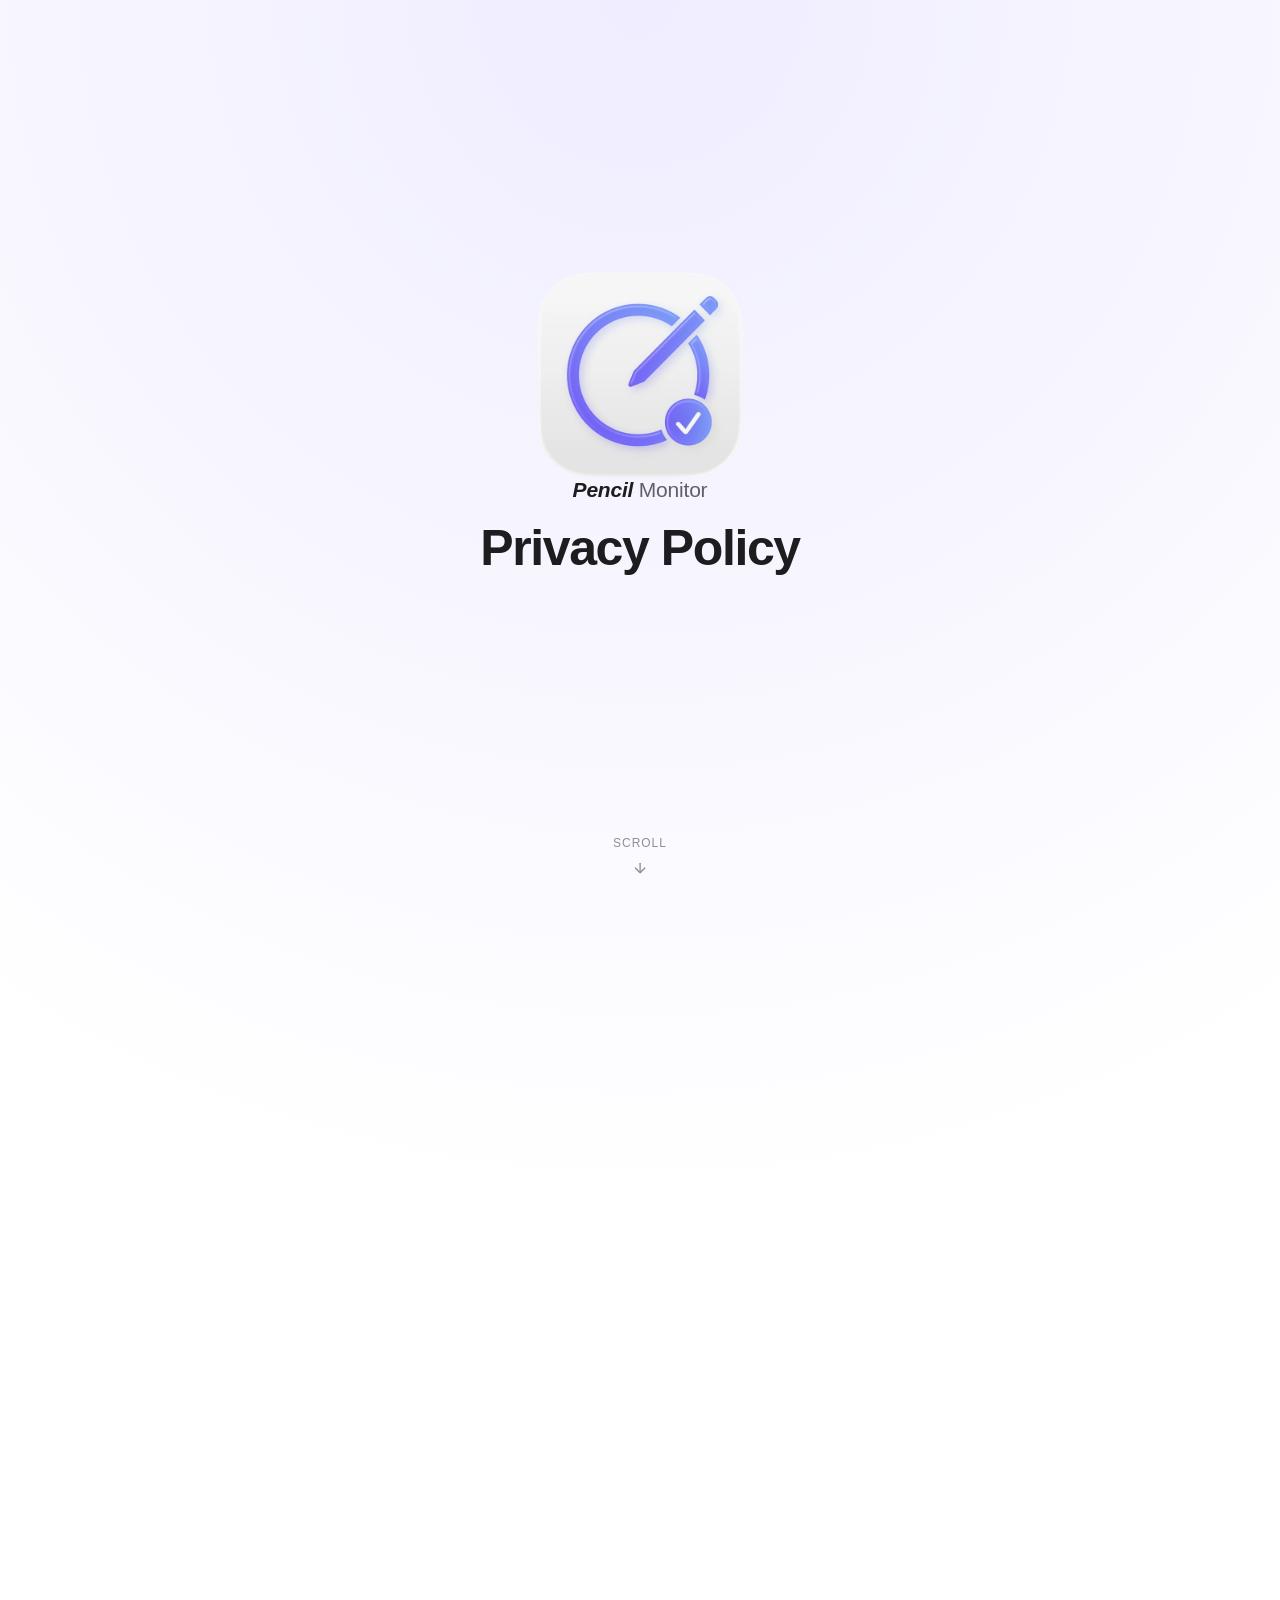
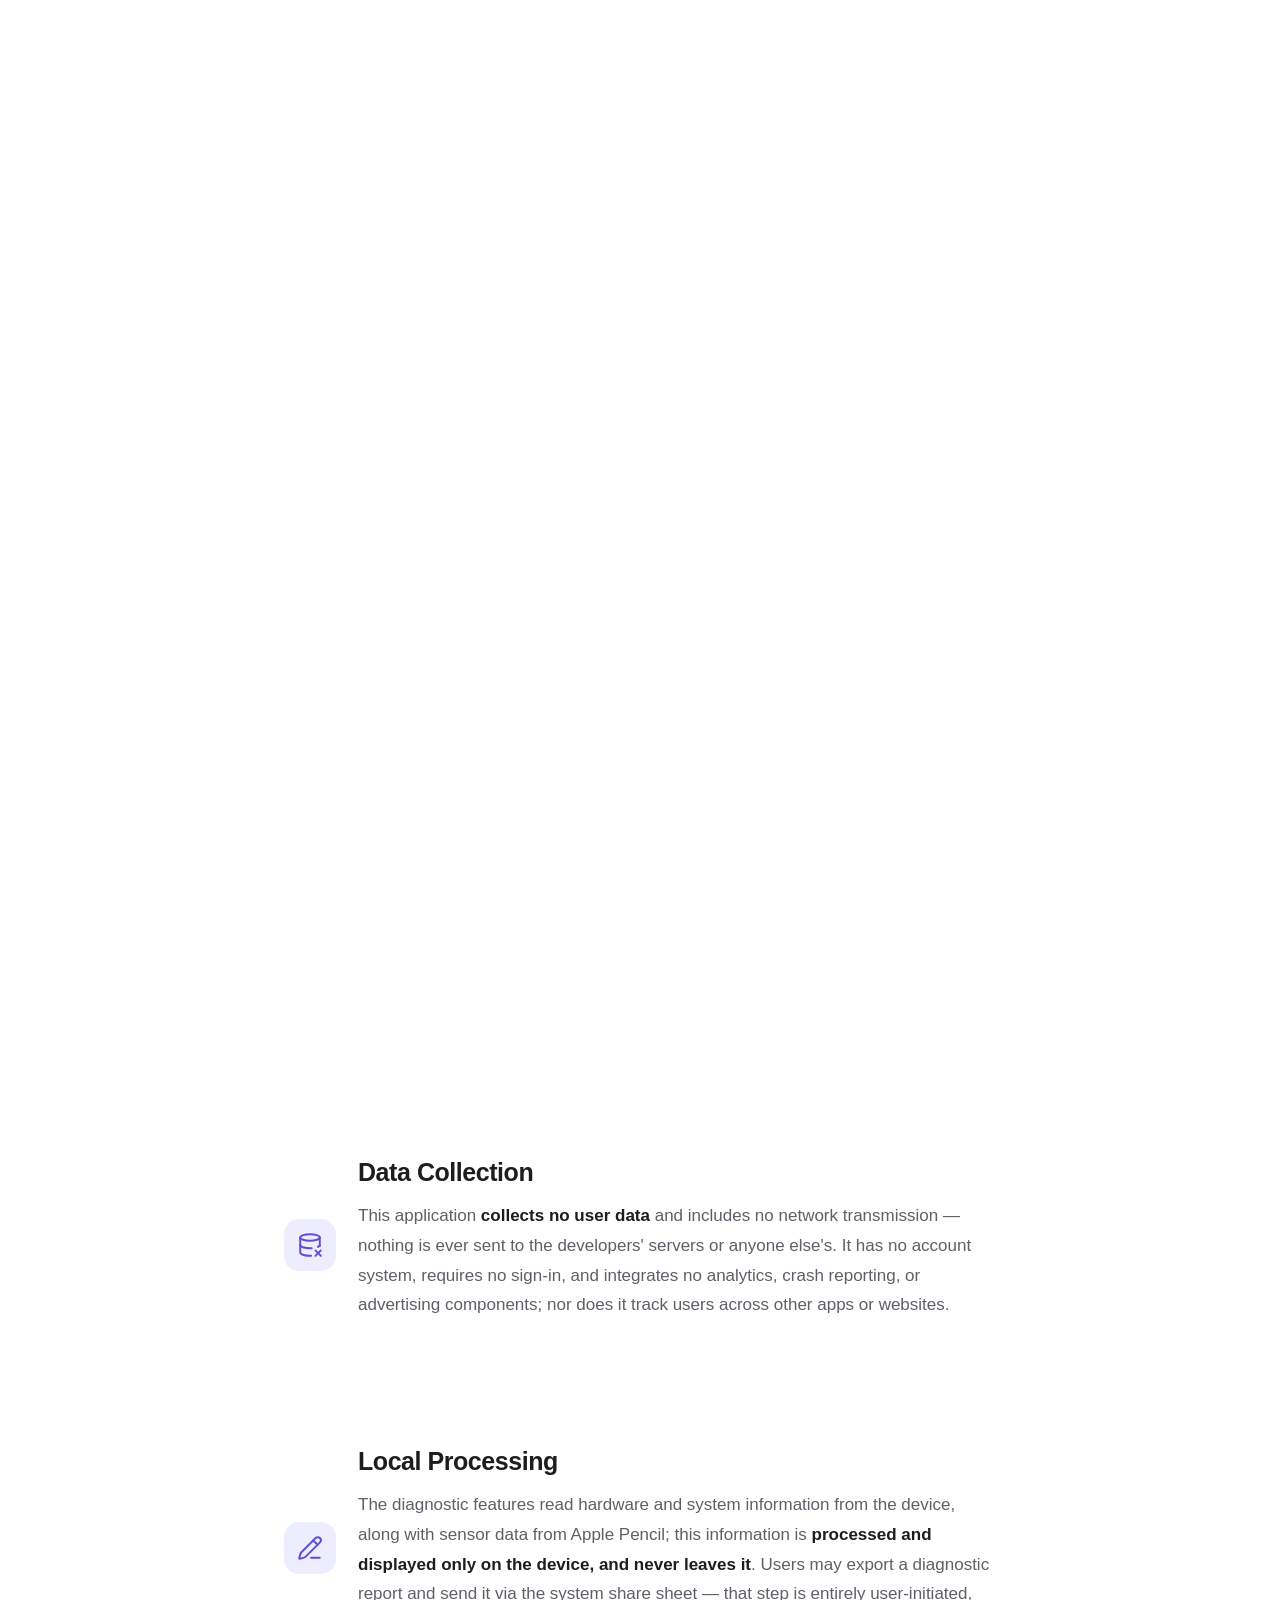
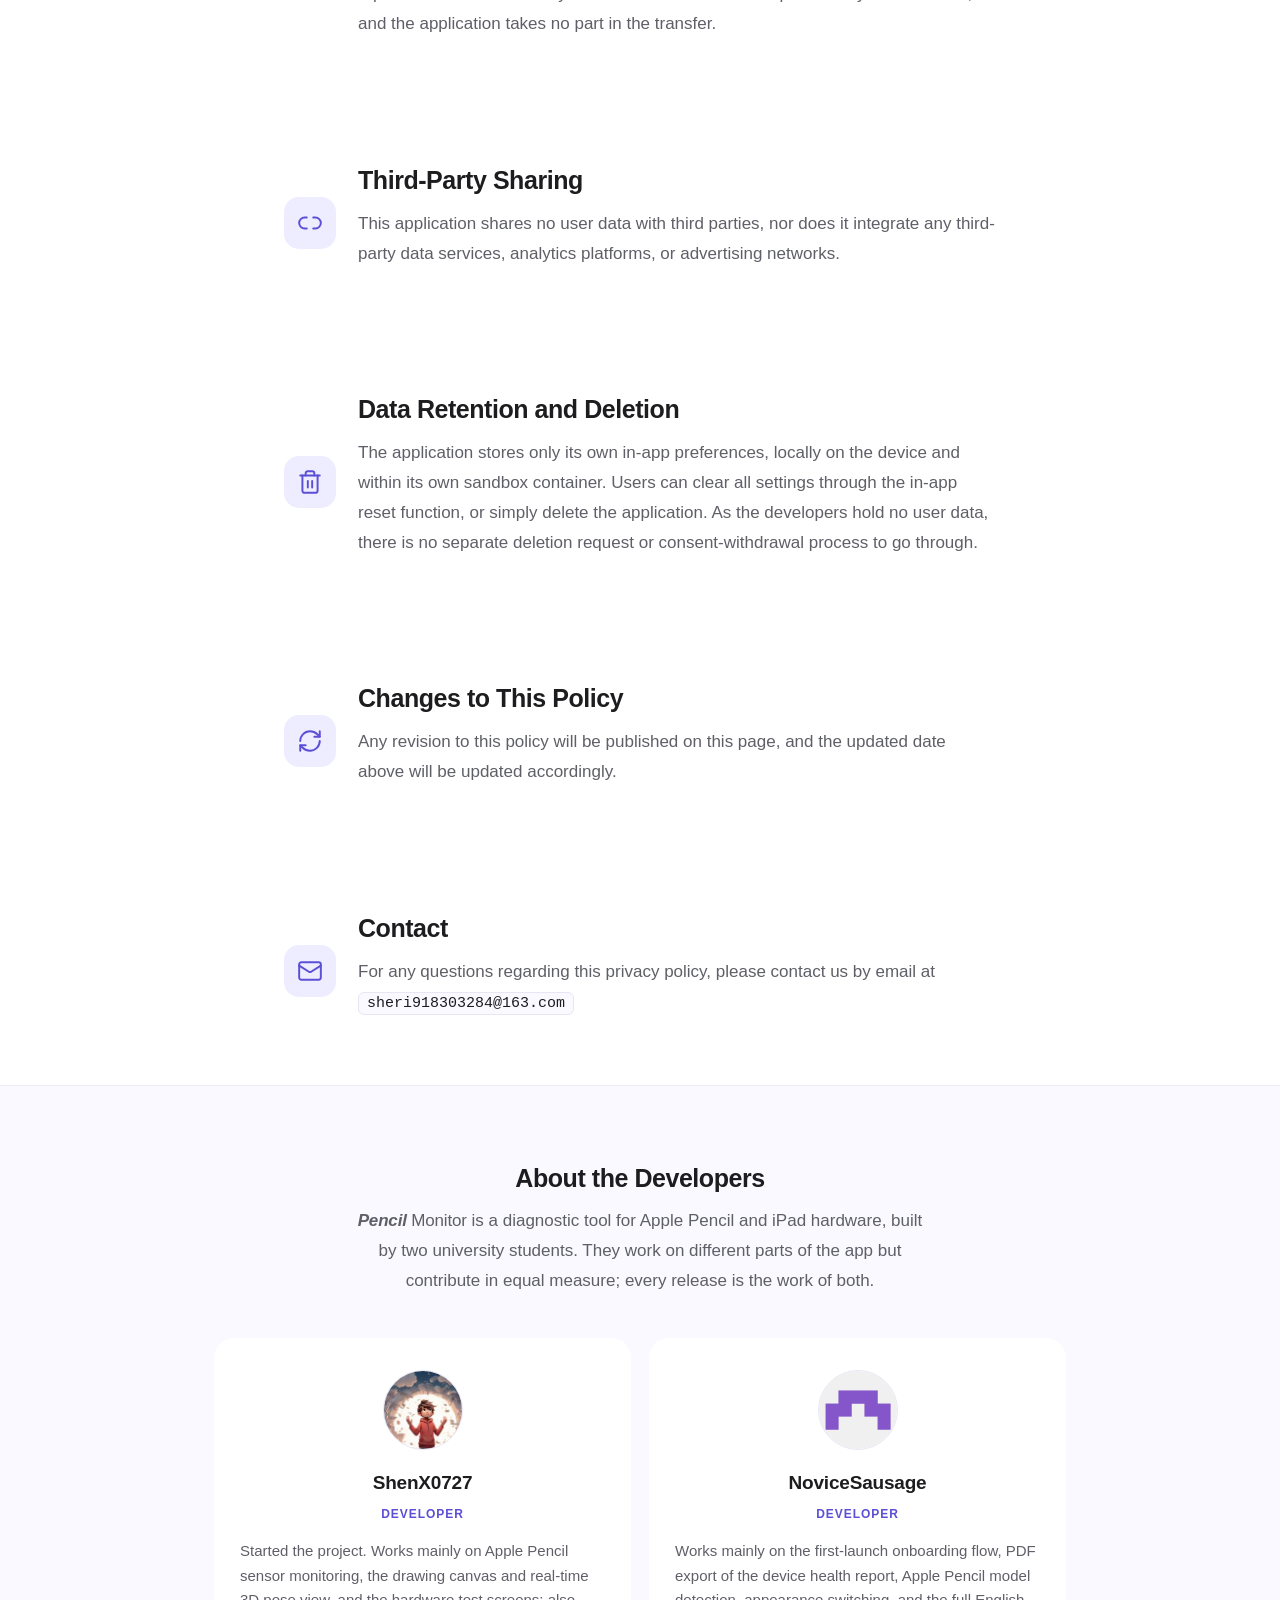
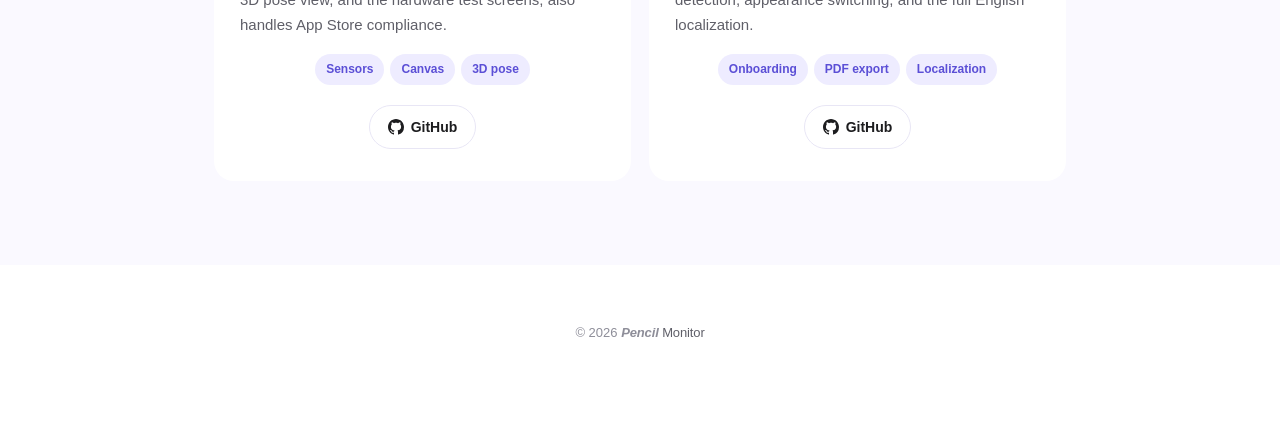
==== index.html @ e23a17af "还原" ====
<!DOCTYPE html>
<html lang="zh-Hans">
<head>
<meta charset="utf-8">
<meta name="viewport" content="width=device-width, initial-scale=1, viewport-fit=cover">
<title>隐私政策 · Pencil Monitor</title>
<meta name="description" content="Pencil Monitor 隐私政策。本应用不收集任何用户数据。">
<link rel="icon" href="[data-uri]">
<style>
  :root{
    --bg:#fff; --fg:#1d1d1f; --muted:#5f5f68; --faint:#8e8e99;
    --rule:#ecebf7; --card:#faf9ff; --card-line:#e8e6f5;
    --accent:#5b4fd6; --bright:#8b81fc; --soft:#eeecff;
    --hero-a:#efedff; --hero-b:#fff;
    --shadow:0 1px 2px rgba(91,79,214,.06), 0 10px 30px rgba(91,79,214,.10);
    --bar:72px; --safe:env(safe-area-inset-top,0px);
    --ease:cubic-bezier(.22,.61,.36,1);
  }
  @media (prefers-color-scheme:dark){
    :root{
      --bg:#000; --fg:#f5f5f7; --muted:#a6a6ae; --faint:#83838f;
      --rule:#232135; --card:#101020; --card-line:#26243a;
      --accent:#a79dff; --bright:#8b81fc; --soft:#1c1934;
      --hero-a:#16142c; --hero-b:#000;
      --shadow:0 1px 2px rgba(0,0,0,.5), 0 10px 30px rgba(0,0,0,.45);
    }
  }
  *{box-sizing:border-box}
  html{scroll-behavior:smooth}
  body{margin:0;background:var(--bg);color:var(--fg);overflow-x:hidden;
    font:17px/1.75 -apple-system,BlinkMacSystemFont,"SF Pro Text","Segoe UI",
         "PingFang SC","Hiragino Sans GB","Microsoft YaHei",sans-serif;
    -webkit-font-smoothing:antialiased;-webkit-text-size-adjust:100%;
    transition:background-color .3s ease,color .3s ease}
  a{color:var(--accent);text-decoration:none}
  a:hover{text-decoration:underline}

  .wordmark{letter-spacing:-.01em;white-space:nowrap}
  .wordmark .w1{font-weight:700;font-style:italic}
  .wordmark .w2{font-weight:400;color:var(--muted)}



  .stage{position:relative;background:radial-gradient(130% 62% at 50% 0%,var(--hero-a) 0%,var(--hero-b) 72%)}
  html.js .stage{height:300vh}
  .stage-in{max-width:820px;margin:0 auto;padding:var(--bar) 24px 40px;text-align:center}
  html.js .stage-in{position:relative;position:sticky;top:0;height:100vh;height:100svh;
    display:grid;place-items:center;padding-top:calc(var(--bar) + var(--safe))}
  .stack{display:flex;flex-direction:column;align-items:center;width:100%}
  .slot{position:relative;width:100%;margin-top:22px}
  html.js .grp{position:absolute;left:0;right:0;top:0}
  html.js .g-claim{opacity:0}
  .appicon{width:206px;height:206px;display:block;margin:-28px auto;
           transform-origin:center 86.4%;will-change:transform}
  html.js .g-title,html.js .g-claim{will-change:transform,opacity}
  html.js .pm{will-change:transform,opacity}
  .stage .wordmark{font-size:21px;display:block;margin:0}
  h1{font-size:clamp(30px,5.4vw,50px);line-height:1.1;margin:12px 0 0;
     letter-spacing:-.028em;font-weight:700}
  .claim{margin:0;font-weight:700;letter-spacing:-.02em;color:var(--accent);
         font-size:clamp(20px,3.4vw,34px);line-height:1.25}
  .pmz{position:relative;margin:26px 0 0;width:100vw;margin-inline:calc(50% - 50vw);
       display:flex;gap:14px;justify-content:safe center;text-align:left;
       overflow-x:auto;overscroll-behavior-x:contain;scroll-snap-type:x mandatory;
       scroll-padding-inline:24px;padding:4px 24px 18px;
       scrollbar-width:none;-ms-overflow-style:none}
  .pmz::-webkit-scrollbar{display:none}
  .pm{flex:0 0 clamp(212px,66vw,268px);scroll-snap-align:center;box-sizing:border-box;
      background:var(--card);border:1px solid var(--card-line);border-radius:22px;
      padding:18px 18px 20px;display:flex;gap:13px}
  .pm-ic{display:grid;place-items:center;width:38px;height:38px;border-radius:12px;
         background:var(--soft);color:var(--accent);flex:none}
  .pm-ic svg{width:19px;height:19px}
  .pm-t{display:block;font-size:16px;font-weight:600;letter-spacing:-.012em;
        color:var(--fg);white-space:nowrap;margin-bottom:3px}
  .pm-d{display:block;color:var(--muted);font-size:13.5px;line-height:1.55}

  .pmz.is-chip{display:flex;flex-wrap:wrap;gap:9px;justify-content:center;text-align:center;
               width:auto;margin-inline:0;padding:0;overflow:visible}
  .pmz.is-chip .pm{flex:0 0 auto;display:inline-flex;align-items:center;gap:6px;
    background:color-mix(in srgb,var(--bg) 55%,transparent);border-radius:980px;
    padding:8px 15px}
  .pmz.is-chip .pm-ic{width:14px;height:14px;border-radius:0;background:none;
    color:var(--bright);margin:0}
  .pmz.is-chip .pm-ic svg{width:14px;height:14px}
  .pmz.is-chip .pm-t{font-size:13.5px;color:var(--muted);margin:0}
  .pmz.is-chip .pm-d{display:none}
  .pmz.is-chip .pm-tx{display:block;min-width:0}

  .date{color:var(--faint);font-size:14px;margin:26px 0 0}
  .hint{position:absolute;left:50%;bottom:calc(24px + env(safe-area-inset-bottom,0px));transform:translateX(-50%);
        color:var(--faint);display:grid;place-items:center;gap:6px;font-size:12px;
        letter-spacing:.08em;will-change:opacity}
  html:not(.js) .hint{display:none}
  .hint{transition:opacity .4s var(--ease)}
  .hint svg{width:16px;height:16px;animation:bob 1.9s ease-in-out infinite}
  @keyframes bob{0%,100%{transform:translateY(0)}50%{transform:translateY(4px)}}

  main{max-width:760px;margin:0 auto;padding:0 24px}
  main section{padding:56px 0;
          display:grid;grid-template-columns:52px 1fr;gap:22px;align-items:center}
  .sicon{width:52px;height:52px;border-radius:15px;background:var(--soft);
         display:grid;place-items:center;color:var(--accent);
         transition:background-color .35s var(--ease),color .3s ease}
  .sicon svg{width:26px;height:26px}
  h2{font-size:clamp(20px,3vw,25px);line-height:1.28;margin:0 0 12px;
     letter-spacing:-.018em;font-weight:650}
  p{margin:13px 0}
  main section p{color:var(--muted)}
  strong{color:var(--fg);font-weight:600}
  code{background:var(--card);border:1px solid var(--card-line);border-radius:6px;
       padding:2px 8px;font:15px/1.4 ui-monospace,SFMono-Regular,Menlo,monospace;color:var(--fg)}

  .devs{background:var(--card);border-top:1px solid var(--rule)}
  .devs-in{max-width:900px;margin:0 auto;padding:76px 24px 84px}
  .devs h2{text-align:center;margin-bottom:12px}
  .lede{text-align:center;color:var(--muted);margin:0 auto 42px;max-width:580px}
  .grid{display:grid;grid-template-columns:repeat(auto-fit,minmax(280px,1fr));gap:18px}
  .card{background:var(--bg);border-radius:20px;
        padding:32px 26px;text-align:center;color:inherit;text-decoration:none;
        transition:transform .4s var(--ease),box-shadow .4s var(--ease),
                   background-color .3s ease}
  .card:hover{transform:translateY(-2px);box-shadow:var(--shadow);text-decoration:none}
  .card img{width:80px;height:80px;border-radius:50%;margin:0 auto 16px;display:block;
            border:1px solid var(--card-line)}
  .card .nm{font-size:19px;font-weight:650;letter-spacing:-.01em;margin:0 0 5px}
  .card .role{color:var(--accent);font-size:12px;font-weight:700;letter-spacing:.08em;
              text-transform:uppercase;margin:0 0 14px}
  .card .bio{color:var(--muted);font-size:15px;line-height:1.65;margin:0 0 16px;text-align:left}
  .tags{display:flex;flex-wrap:wrap;gap:6px;justify-content:center;margin:0 0 20px}
  .tag{font-size:12px;font-weight:600;color:var(--accent);background:var(--soft);
       border-radius:980px;padding:5px 11px}
  .ghbtn{display:inline-flex;align-items:center;gap:7px;border:1px solid var(--card-line);
         border-radius:980px;padding:9px 18px;font-size:14px;font-weight:600;color:var(--fg);
         transition:transform .3s var(--ease),background .3s var(--ease),
                    color .3s ease,border-color .3s ease}
  .ghbtn svg{width:16px;height:16px}

  footer{max-width:760px;margin:0 auto;padding:44px 24px 72px;
         color:var(--faint);font-size:13px;text-align:center}

  .card{position:relative;overflow:hidden}

  html[data-active="zh"] [data-lang="en"]{display:none}
  html[data-active="en"] [data-lang="zh"]{display:none}

  .reveal{opacity:0;transform:translateY(22px);
          transition:opacity .7s var(--ease),transform .7s var(--ease)}
  .reveal.in{opacity:1;transform:none}

  @media (prefers-reduced-motion:reduce){
    html{scroll-behavior:auto}
    html.js .stage{height:auto}
    html.js .stage-in{position:static;height:auto}
    .reveal{opacity:1;transform:none;transition:none}
    .hint,.hint svg{display:none;animation:none}
    .pm-d{animation:none}
    *{transition-duration:.01ms!important}
  }
  @media (max-width:640px){
    :root{--bar:56px}
    html.js .stage{height:300vh}
    .appicon{width:162px;height:162px;margin:-22px auto}
    main section{padding:40px 0;grid-template-columns:1fr;gap:14px}
    .card .bio{text-align:center}
  }

</style>
<script>
  document.documentElement.classList.add('js');

  function applyLang(l){
    var d=document.documentElement;
    d.setAttribute('data-active',l);
    if(window.__pmSync) requestAnimationFrame(window.__pmSync);
    d.lang=(l==='zh')?'zh-Hans':'en';
  }
  (function(){
    var zh=(navigator.language||'').toLowerCase().indexOf('zh')===0;
    applyLang(zh?'zh':'en');
  })();

  document.addEventListener('DOMContentLoaded',function(){
    var reduce=matchMedia('(prefers-reduced-motion:reduce)').matches;

    var reduce=matchMedia('(prefers-reduced-motion:reduce)').matches;

    var stage=document.querySelector('.stage'),
        stageIn=document.querySelector('.stage-in'),
        icon=document.querySelector('.appicon'),
        slot=document.querySelector('.slot'),
        gTitle=document.querySelector('.g-title'),
        gClaim=document.querySelector('.g-claim'),
        date=document.querySelector('.date'),
        hint=document.querySelector('.hint');

    function seg(x,a,b){ return Math.min(1,Math.max(0,(x-a)/(b-a))); }
    var easeOut=function(t){ return 1-Math.pow(1-t,3); };

    function setT(el,v){ if(el.__t!==v){ el.__t=v; el.style.transform=v; } }
    function setO(el,v){ if(el.__o!==v){ el.__o=v; el.style.opacity=v; } }

    var rise=56, lastW=0, lastH=0;

    var mTop=0, mH=1;
    function measure(){
      mTop=stage.offsetTop;
      mH=Math.max(1,stage.offsetHeight-stageIn.offsetHeight);
      slot.style.height=Math.max(gTitle.offsetHeight,gClaim.offsetHeight)+'px';
      rise=innerWidth<=640?22:32;
      lastW=innerWidth; lastH=innerHeight;
    }

    function frame(){
      var p=Math.min(1,Math.max(0,(scrollY-mTop)/mH));

      var a=easeOut(seg(p,0,.32));
      setT(icon,'translate3d(0,'+(-a*rise).toFixed(1)+'px,0) scale('+(1-a*.55).toFixed(3)+')');

      var b=easeOut(seg(p,.04,.20));
      setT(gTitle,'translate3d(0,'+(-b*34).toFixed(1)+'px,0) scale('+(1-b*.12).toFixed(3)+')');
      setO(gTitle,(1-seg(p,.05,.18)).toFixed(3));

      var c=easeOut(seg(p,.36,.56));
      setT(gClaim,'translate3d(0,'+((1-c)*30).toFixed(1)+'px,0)');
      setO(gClaim,c.toFixed(3));

      setO(date,c.toFixed(3));
      setO(hint,(1-seg(p,0,.10)).toFixed(3));

    }

    var pending=false;
    function onScroll(){
      if(pending) return;
      pending=true;
      requestAnimationFrame(function(){ pending=false; frame(); });
    }

    if(!reduce && stage){
      measure(); frame();
      window.__pmSync=function(){ measure(); frame(); };
      addEventListener('scroll',onScroll,{passive:true});
      addEventListener('resize',function(){
        if(innerWidth===lastW && Math.abs(innerHeight-lastH)<140){ return; }
        measure(); frame();
      });
      addEventListener('orientationchange',function(){ setTimeout(function(){ measure(); frame(); },250); });
      addEventListener('load',function(){ measure(); frame(); });
      matchMedia('(prefers-color-scheme:dark)')
        .addEventListener('change',function(){ measure(); frame(); });
      if(document.fonts&&document.fonts.ready){
        document.fonts.ready.then(function(){ measure(); frame(); });
      }
    }

    var io=new IntersectionObserver(function(es){
      es.forEach(function(en){
        if(en.isIntersecting){ en.target.classList.add('in'); io.unobserve(en.target); }
      });
    },{threshold:.12,rootMargin:'0px 0px -8% 0px'});
    document.querySelectorAll('.reveal').forEach(function(el){ io.observe(el); });

  });
</script>
</head>
<body>

<div id="top"></div>


<div class="stage">
  <div class="stage-in">
   <div class="stack">
    <img class="appicon" src="[data-uri]" alt="Pencil Monitor">
    <div class="slot">
     <div class="grp g-title">
      <span class="wordmark"><span class="w1">Pencil</span><span class="w2"> Monitor</span></span>
      <h1 data-lang="zh">隐私政策</h1>
    <h1 data-lang="en">Privacy Policy</h1>
     </div>

     <div class="grp g-claim">
      <p class="claim">
      <span data-lang="zh">我们承诺，不收集任何用户数据</span>
      <span data-lang="en">We promise never to collect your data</span>
    </p>

    <div class="pmz is-chip">
      <div class="pm">
        <span class="pm-ic"><svg viewBox="0 0 24 24" fill="none" stroke="currentColor" stroke-width="1.8" stroke-linecap="round" stroke-linejoin="round"><path d="M12 20h.01"/><path d="M8.5 16.429a5 5 0 0 1 7 0"/><path d="M5 12.859a10 10 0 0 1 5.17-2.69"/><path d="M19 12.859a10 10 0 0 0-2.007-1.523"/><path d="M2 8.82a15 15 0 0 1 4.177-2.643"/><path d="M22 8.82a15 15 0 0 0-11.288-3.764"/><path d="m2 2 20 20"/></svg></span>
        <div class="pm-tx">
          <span class="pm-t" data-lang="zh">无网络请求</span><span class="pm-t" data-lang="en">No network</span>
          <span class="pm-d" data-lang="zh">不含网络传输功能，全程在设备本地运行。</span><span class="pm-d" data-lang="en">No network transmission code — everything runs locally on your device.</span>
        </div>
        </div>
      <div class="pm">
        <span class="pm-ic"><svg viewBox="0 0 24 24" fill="none" stroke="currentColor" stroke-width="1.8" stroke-linecap="round" stroke-linejoin="round"><path d="M2 21a8 8 0 0 1 11.873-7"/><circle cx="10" cy="8" r="5"/><path d="m17 17 5 5"/><path d="m22 17-5 5"/></svg></span>
        <div class="pm-tx">
          <span class="pm-t" data-lang="zh">无需账号</span><span class="pm-t" data-lang="en">No account</span>
          <span class="pm-d" data-lang="zh">不设账号体系，无需注册或登录即可使用。</span><span class="pm-d" data-lang="en">No account system — no sign-up or sign-in required.</span>
        </div>
        </div>
      <div class="pm">
        <span class="pm-ic"><svg viewBox="0 0 24 24" fill="none" stroke="currentColor" stroke-width="1.8" stroke-linecap="round" stroke-linejoin="round"><path d="M10.733 5.076a10.744 10.744 0 0 1 11.205 6.575 1 1 0 0 1 0 .696 10.747 10.747 0 0 1-1.444 2.49"/><path d="M14.084 14.158a3 3 0 0 1-4.242-4.242"/><path d="M17.479 17.499a10.75 10.75 0 0 1-15.417-5.151 1 1 0 0 1 0-.696 10.75 10.75 0 0 1 4.446-5.143"/><path d="m2 2 20 20"/></svg></span>
        <div class="pm-tx">
          <span class="pm-t" data-lang="zh">无追踪</span><span class="pm-t" data-lang="en">No tracking</span>
          <span class="pm-d" data-lang="zh">未接入统计分析与崩溃上报，不跨应用追踪。</span><span class="pm-d" data-lang="en">No analytics or crash reporting, and no cross-app tracking.</span>
        </div>
        </div>
      <div class="pm">
        <span class="pm-ic"><svg viewBox="0 0 24 24" fill="none" stroke="currentColor" stroke-width="1.8" stroke-linecap="round" stroke-linejoin="round"><path d="M3.85 8.62a4 4 0 0 1 4.78-4.77 4 4 0 0 1 6.74 0 4 4 0 0 1 4.78 4.78 4 4 0 0 1 0 6.74 4 4 0 0 1-4.77 4.78 4 4 0 0 1-6.75 0 4 4 0 0 1-4.78-4.77 4 4 0 0 1 0-6.76Z"/><line x1="15" x2="9" y1="9" y2="15"/><line x1="9" x2="15" y1="9" y2="15"/></svg></span>
        <div class="pm-tx">
          <span class="pm-t" data-lang="zh">无广告</span><span class="pm-t" data-lang="en">No ads</span>
          <span class="pm-d" data-lang="zh">不含任何广告组件，不与广告网络交换数据。</span><span class="pm-d" data-lang="en">No advertising components and no data shared with ad networks.</span>
        </div>
        </div>
    </div>

      <p class="date">
       <span data-lang="zh">修改日期：2026 年 8 月 14 日</span>
       <span data-lang="en">Updated: August 14, 2026</span>
      </p>
     </div>
    </div>
   </div>

   <div class="hint" aria-hidden="true">
     <span data-lang="zh">向下滚动</span><span data-lang="en">SCROLL</span>
     <svg viewBox="0 0 24 24" fill="none" stroke="currentColor" stroke-width="2"
          stroke-linecap="round" stroke-linejoin="round"><path d="M12 5v14"/><path d="m19 12-7 7-7-7"/></svg>
   </div>
  </div>
</div>


<main>

  <section class="reveal">
    <div class="sicon">
      <svg viewBox="0 0 24 24" fill="none" stroke="currentColor" stroke-width="1.8" stroke-linecap="round" stroke-linejoin="round">
        <ellipse cx="12" cy="5" rx="9" ry="3"/><path d="M21 13.127V5"/>
        <path d="M3 5V19A9 3 0 0 0 13 21.981"/>
        <path d="M3 12A9 3 0 0 0 13.563 14.954"/>
        <path d="M19.323 13.744A9 3 0 0 0 21 12"/>
        <path d="m17 17 5 5"/><path d="m22 17-5 5"/></svg>
    </div>
    <div>
      <h2 data-lang="zh">数据收集</h2><h2 data-lang="en">Data Collection</h2>
      <p data-lang="zh">
        本应用<strong>不收集任何用户数据</strong>，也没有网络传输功能——不会向开发者或
        任何第三方的服务器发送数据。它不设账号体系，无需注册或登录，未接入统计分析、
        崩溃上报或广告组件，也不会跨应用或跨网站追踪用户。
      </p>
      <p data-lang="en">
        This application <strong>collects no user data</strong> and includes no network
        transmission — nothing is ever sent to the developers' servers or anyone else's. It has
        no account system, requires no sign-in, and integrates no analytics, crash reporting, or
        advertising components; nor does it track users across other apps or websites.
      </p>
    </div>
  </section>

  <section class="reveal">
    <div class="sicon">
      <svg viewBox="0 0 24 24" fill="none" stroke="currentColor" stroke-width="1.8" stroke-linecap="round" stroke-linejoin="round">
        <path d="M13 21h8"/><path d="m15 5 4 4"/>
        <path d="M21.174 6.812a1 1 0 0 0-3.986-3.987L3.842 16.174a2 2 0 0 0-.5.83l-1.321 4.352a.5.5 0 0 0 .623.622l4.353-1.32a2 2 0 0 0 .83-.497z"/></svg>
    </div>
    <div>
      <h2 data-lang="zh">本地处理</h2><h2 data-lang="en">Local Processing</h2>
      <p data-lang="zh">
        设备检测功能会读取本机的硬件与系统信息，以及 Apple Pencil 的传感器数据；这些信息
        <strong>仅在设备本地处理与显示，不会离开设备</strong>。用户可以导出检测报告，并通过
        系统分享功能发送给他人——这一步完全由用户发起和控制，本应用不参与传输过程。
      </p>
      <p data-lang="en">
        The diagnostic features read hardware and system information from the device, along with
        sensor data from Apple Pencil; this information is
        <strong>processed and displayed only on the device, and never leaves it</strong>. Users
        may export a diagnostic report and send it via the system share sheet — that step is
        entirely user-initiated, and the application takes no part in the transfer.
      </p>
    </div>
  </section>

  <section class="reveal">
    <div class="sicon">
      <svg viewBox="0 0 24 24" fill="none" stroke="currentColor" stroke-width="1.8" stroke-linecap="round" stroke-linejoin="round">
        <path d="M15 7h2a5 5 0 0 1 0 10h-2m-6 0H7A5 5 0 0 1 7 7h2"/></svg>
    </div>
    <div>
      <h2 data-lang="zh">第三方共享</h2><h2 data-lang="en">Third-Party Sharing</h2>
      <p data-lang="zh">
        本应用不与任何第三方共享用户数据，也没有接入第三方数据服务、分析平台或广告网络。
      </p>
      <p data-lang="en">
        This application shares no user data with third parties, nor does it integrate any
        third-party data services, analytics platforms, or advertising networks.
      </p>
    </div>
  </section>

  <section class="reveal">
    <div class="sicon">
      <svg viewBox="0 0 24 24" fill="none" stroke="currentColor" stroke-width="1.8" stroke-linecap="round" stroke-linejoin="round">
        <path d="M10 11v6"/><path d="M14 11v6"/>
        <path d="M19 6v14a2 2 0 0 1-2 2H7a2 2 0 0 1-2-2V6"/>
        <path d="M3 6h18"/><path d="M8 6V4a2 2 0 0 1 2-2h4a2 2 0 0 1 2 2v2"/></svg>
    </div>
    <div>
      <h2 data-lang="zh">数据留存与删除</h2><h2 data-lang="en">Data Retention and Deletion</h2>
      <p data-lang="zh">
        本应用仅在设备本地存储应用内的偏好设置，数据保存在本应用自身的沙盒容器中。用户
        可以通过应用内的初始化功能清除全部设置，或直接删除本应用一并清除。开发者不持有
        任何用户数据，因此也没有需要用户另行申请删除或撤回授权的情形。
      </p>
      <p data-lang="en">
        The application stores only its own in-app preferences, locally on the device and within
        its own sandbox container. Users can clear all settings through the in-app reset
        function, or simply delete the application. As the developers hold no user data, there
        is no separate deletion request or consent-withdrawal process to go through.
      </p>
    </div>
  </section>

  <section class="reveal">
    <div class="sicon">
      <svg viewBox="0 0 24 24" fill="none" stroke="currentColor" stroke-width="1.8" stroke-linecap="round" stroke-linejoin="round">
        <path d="M3 12a9 9 0 0 1 9-9 9.75 9.75 0 0 1 6.74 2.74L21 8"/><path d="M21 3v5h-5"/>
        <path d="M21 12a9 9 0 0 1-9 9 9.75 9.75 0 0 1-6.74-2.74L3 16"/><path d="M8 16H3v5"/></svg>
    </div>
    <div>
      <h2 data-lang="zh">政策更新</h2><h2 data-lang="en">Changes to This Policy</h2>
      <p data-lang="zh">本政策如有修订，将在本页面公布并更新上方的修改日期。</p>
      <p data-lang="en">
        Any revision to this policy will be published on this page, and the updated date above
        will be updated accordingly.
      </p>
    </div>
  </section>

  <section class="reveal">
    <div class="sicon">
      <svg viewBox="0 0 24 24" fill="none" stroke="currentColor" stroke-width="1.8" stroke-linecap="round" stroke-linejoin="round">
        <path d="m22 7-8.991 5.727a2 2 0 0 1-2.009 0L2 7"/>
        <rect x="2" y="4" width="20" height="16" rx="2"/></svg>
    </div>
    <div>
      <h2 data-lang="zh">联系方式</h2><h2 data-lang="en">Contact</h2>
      <p data-lang="zh">
        如对本隐私政策有任何疑问，请通过电子邮件联系：
        <a href="mailto:sheri918303284@163.com"><code>sheri918303284@163.com</code></a>
      </p>
      <p data-lang="en">
        For any questions regarding this privacy policy, please contact us by email at
        <a href="mailto:sheri918303284@163.com"><code>sheri918303284@163.com</code></a>
      </p>
    </div>
  </section>

</main>

<div class="devs">
  <div class="devs-in">
    <div class="reveal">
      <h2 data-lang="zh">关于开发者</h2>
      <h2 data-lang="en">About the Developers</h2>
      <p class="lede" data-lang="zh">
        <span class="wordmark"><span class="w1">Pencil</span><span class="w2"> Monitor</span></span>
        是一款用于检测 Apple Pencil 与 iPad 硬件状态的工具，由两名大学生开发者共同开发。
        两人分工不同但投入相当，应用的每一个版本都由双方共同完成。
      </p>
      <p class="lede" data-lang="en">
        <span class="wordmark"><span class="w1">Pencil</span><span class="w2"> Monitor</span></span>
        is a diagnostic tool for Apple Pencil and iPad hardware, built by two university students.
        They work on different parts of the app but contribute in equal measure; every release is
        the work of both.
      </p>
    </div>

    <div class="grid reveal">
      <a class="card" href="https://github.com/ShenX0727" target="_blank" rel="noopener">
        <img src="[data-uri]" alt="ShenX0727">
        <p class="nm">ShenX0727</p>
        <p class="role" data-lang="zh">开发者</p>
        <p class="role" data-lang="en">Developer</p>
        <p class="bio" data-lang="zh">
          项目发起人。主要参与 Apple Pencil 传感器监测、画板与实时 3D 姿态显示，
          以及硬件测试页面的开发，并负责应用的上架合规工作。
        </p>
        <p class="bio" data-lang="en">
          Started the project. Works mainly on Apple Pencil sensor monitoring, the drawing
          canvas and real-time 3D pose view, and the hardware test screens; also handles
          App Store compliance.
        </p>
        <div class="tags">
          <span class="tag" data-lang="zh">传感器监测</span><span class="tag" data-lang="en">Sensors</span>
          <span class="tag" data-lang="zh">画板</span><span class="tag" data-lang="en">Canvas</span>
          <span class="tag" data-lang="zh">3D 姿态</span><span class="tag" data-lang="en">3D pose</span>
        </div>
        <span class="ghbtn">
          <svg viewBox="0 0 16 16" fill="currentColor" aria-hidden="true"><path d="M8 0C3.58 0 0 3.58 0 8c0 3.54 2.29 6.53 5.47 7.59.4.07.55-.17.55-.38 0-.19-.01-.82-.01-1.49-2.01.37-2.53-.49-2.69-.94-.09-.23-.48-.94-.82-1.13-.28-.15-.68-.52-.01-.53.63-.01 1.08.58 1.23.82.72 1.21 1.87.87 2.33.66.07-.52.28-.87.51-1.07-1.78-.2-3.64-.89-3.64-3.95 0-.87.31-1.59.82-2.15-.08-.2-.36-1.02.08-2.12 0 0 .67-.21 2.2.82.64-.18 1.32-.27 2-.27.68 0 1.36.09 2 .27 1.53-1.04 2.2-.82 2.2-.82.44 1.1.16 1.92.08 2.12.51.56.82 1.27.82 2.15 0 3.07-1.87 3.75-3.65 3.95.29.25.54.73.54 1.48 0 1.07-.01 1.93-.01 2.2 0 .21.15.46.55.38A8.01 8.01 0 0 0 16 8c0-4.42-3.58-8-8-8Z"/></svg>
          GitHub
        </span>
      </a>

      <a class="card" href="https://github.com/NoviceSausage" target="_blank" rel="noopener">
        <img src="[data-uri]" alt="NoviceSausage">
        <p class="nm">NoviceSausage</p>
        <p class="role" data-lang="zh">开发者</p>
        <p class="role" data-lang="en">Developer</p>
        <p class="bio" data-lang="zh">
          主要参与首次启动欢迎页、设备健康报告的 PDF 导出、Apple Pencil 型号判断逻辑，
          以及应用外观切换与全量英文本地化。
        </p>
        <p class="bio" data-lang="en">
          Works mainly on the first-launch onboarding flow, PDF export of the device health
          report, Apple Pencil model detection, appearance switching, and the full English
          localization.
        </p>
        <div class="tags">
          <span class="tag" data-lang="zh">欢迎页</span><span class="tag" data-lang="en">Onboarding</span>
          <span class="tag" data-lang="zh">PDF 导出</span><span class="tag" data-lang="en">PDF export</span>
          <span class="tag" data-lang="zh">本地化</span><span class="tag" data-lang="en">Localization</span>
        </div>
        <span class="ghbtn">
          <svg viewBox="0 0 16 16" fill="currentColor" aria-hidden="true"><path d="M8 0C3.58 0 0 3.58 0 8c0 3.54 2.29 6.53 5.47 7.59.4.07.55-.17.55-.38 0-.19-.01-.82-.01-1.49-2.01.37-2.53-.49-2.69-.94-.09-.23-.48-.94-.82-1.13-.28-.15-.68-.52-.01-.53.63-.01 1.08.58 1.23.82.72 1.21 1.87.87 2.33.66.07-.52.28-.87.51-1.07-1.78-.2-3.64-.89-3.64-3.95 0-.87.31-1.59.82-2.15-.08-.2-.36-1.02.08-2.12 0 0 .67-.21 2.2.82.64-.18 1.32-.27 2-.27.68 0 1.36.09 2 .27 1.53-1.04 2.2-.82 2.2-.82.44 1.1.16 1.92.08 2.12.51.56.82 1.27.82 2.15 0 3.07-1.87 3.75-3.65 3.95.29.25.54.73.54 1.48 0 1.07-.01 1.93-.01 2.2 0 .21.15.46.55.38A8.01 8.01 0 0 0 16 8c0-4.42-3.58-8-8-8Z"/></svg>
          GitHub
        </span>
      </a>
    </div>
  </div>
</div>

<footer>
  <p>© 2026 <span class="wordmark"><span class="w1">Pencil</span><span class="w2"> Monitor</span></span></p>
</footer>

</body>
</html>
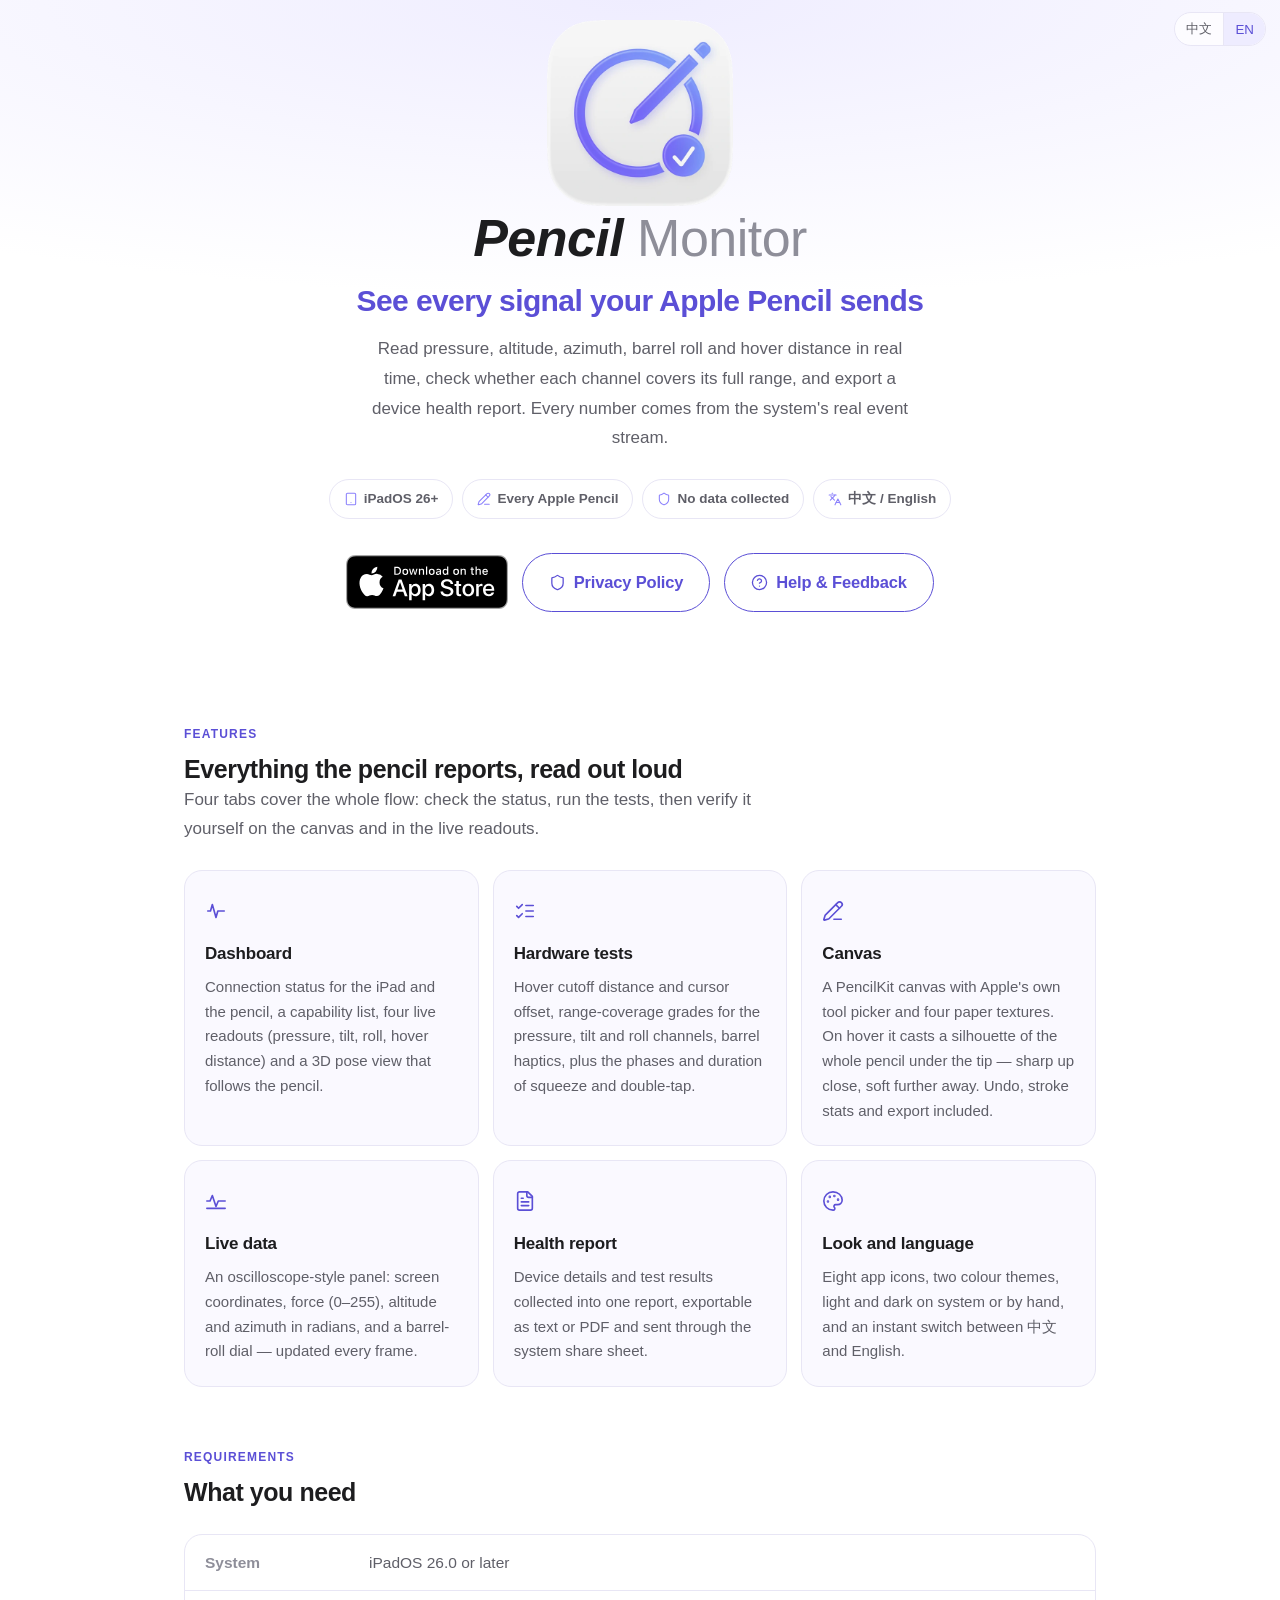
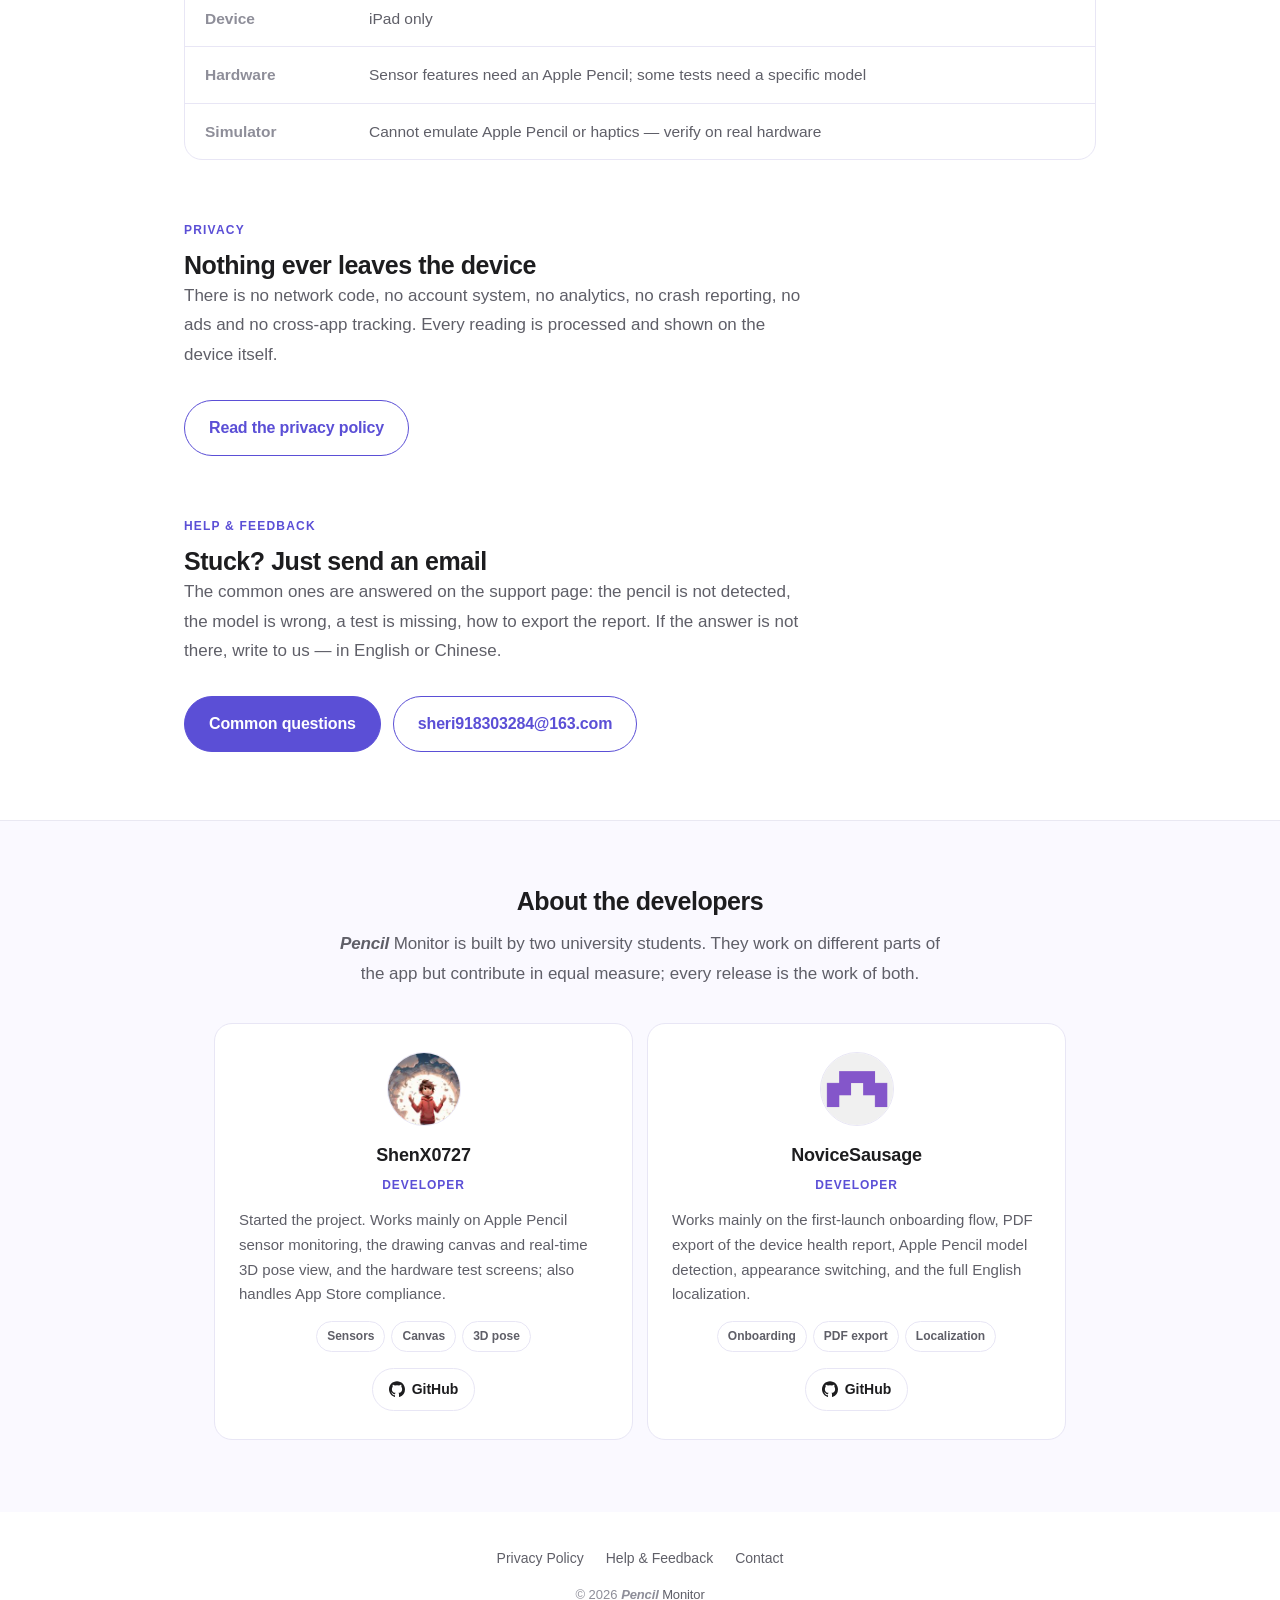
==== commit 425a0cac: "1" ====
--- a/index.html
+++ b/index.html
@@ -3,459 +3,197 @@
 <head>
 <meta charset="utf-8">
 <meta name="viewport" content="width=device-width, initial-scale=1, viewport-fit=cover">
-<title>隐私政策 · Pencil Monitor</title>
-<meta name="description" content="Pencil Monitor 隐私政策。本应用不收集任何用户数据。">
-<link rel="icon" href="[data-uri]">
-<style>
-  :root{
-    --bg:#fff; --fg:#1d1d1f; --muted:#5f5f68; --faint:#8e8e99;
-    --rule:#ecebf7; --card:#faf9ff; --card-line:#e8e6f5;
-    --accent:#5b4fd6; --bright:#8b81fc; --soft:#eeecff;
-    --hero-a:#efedff; --hero-b:#fff;
-    --shadow:0 1px 2px rgba(91,79,214,.06), 0 10px 30px rgba(91,79,214,.10);
-    --bar:72px; --safe:env(safe-area-inset-top,0px);
-    --ease:cubic-bezier(.22,.61,.36,1);
-  }
-  @media (prefers-color-scheme:dark){
-    :root{
-      --bg:#000; --fg:#f5f5f7; --muted:#a6a6ae; --faint:#83838f;
-      --rule:#232135; --card:#101020; --card-line:#26243a;
-      --accent:#a79dff; --bright:#8b81fc; --soft:#1c1934;
-      --hero-a:#16142c; --hero-b:#000;
-      --shadow:0 1px 2px rgba(0,0,0,.5), 0 10px 30px rgba(0,0,0,.45);
-    }
-  }
-  *{box-sizing:border-box}
-  html{scroll-behavior:smooth}
-  body{margin:0;background:var(--bg);color:var(--fg);overflow-x:hidden;
-    font:17px/1.75 -apple-system,BlinkMacSystemFont,"SF Pro Text","Segoe UI",
-         "PingFang SC","Hiragino Sans GB","Microsoft YaHei",sans-serif;
-    -webkit-font-smoothing:antialiased;-webkit-text-size-adjust:100%;
-    transition:background-color .3s ease,color .3s ease}
-  a{color:var(--accent);text-decoration:none}
-  a:hover{text-decoration:underline}
-
-  .wordmark{letter-spacing:-.01em;white-space:nowrap}
-  .wordmark .w1{font-weight:700;font-style:italic}
-  .wordmark .w2{font-weight:400;color:var(--muted)}
-
-
-
-  .stage{position:relative;background:radial-gradient(130% 62% at 50% 0%,var(--hero-a) 0%,var(--hero-b) 72%)}
-  html.js .stage{height:300vh}
-  .stage-in{max-width:820px;margin:0 auto;padding:var(--bar) 24px 40px;text-align:center}
-  html.js .stage-in{position:relative;position:sticky;top:0;height:100vh;height:100svh;
-    display:grid;place-items:center;padding-top:calc(var(--bar) + var(--safe))}
-  .stack{display:flex;flex-direction:column;align-items:center;width:100%}
-  .slot{position:relative;width:100%;margin-top:22px}
-  html.js .grp{position:absolute;left:0;right:0;top:0}
-  html.js .g-claim{opacity:0}
-  .appicon{width:206px;height:206px;display:block;margin:-28px auto;
-           transform-origin:center 86.4%;will-change:transform}
-  html.js .g-title,html.js .g-claim{will-change:transform,opacity}
-  html.js .pm{will-change:transform,opacity}
-  .stage .wordmark{font-size:21px;display:block;margin:0}
-  h1{font-size:clamp(30px,5.4vw,50px);line-height:1.1;margin:12px 0 0;
-     letter-spacing:-.028em;font-weight:700}
-  .claim{margin:0;font-weight:700;letter-spacing:-.02em;color:var(--accent);
-         font-size:clamp(20px,3.4vw,34px);line-height:1.25}
-  .pmz{position:relative;margin:26px 0 0;width:100vw;margin-inline:calc(50% - 50vw);
-       display:flex;gap:14px;justify-content:safe center;text-align:left;
-       overflow-x:auto;overscroll-behavior-x:contain;scroll-snap-type:x mandatory;
-       scroll-padding-inline:24px;padding:4px 24px 18px;
-       scrollbar-width:none;-ms-overflow-style:none}
-  .pmz::-webkit-scrollbar{display:none}
-  .pm{flex:0 0 clamp(212px,66vw,268px);scroll-snap-align:center;box-sizing:border-box;
-      background:var(--card);border:1px solid var(--card-line);border-radius:22px;
-      padding:18px 18px 20px;display:flex;gap:13px}
-  .pm-ic{display:grid;place-items:center;width:38px;height:38px;border-radius:12px;
-         background:var(--soft);color:var(--accent);flex:none}
-  .pm-ic svg{width:19px;height:19px}
-  .pm-t{display:block;font-size:16px;font-weight:600;letter-spacing:-.012em;
-        color:var(--fg);white-space:nowrap;margin-bottom:3px}
-  .pm-d{display:block;color:var(--muted);font-size:13.5px;line-height:1.55}
-
-  .pmz.is-chip{display:flex;flex-wrap:wrap;gap:9px;justify-content:center;text-align:center;
-               width:auto;margin-inline:0;padding:0;overflow:visible}
-  .pmz.is-chip .pm{flex:0 0 auto;display:inline-flex;align-items:center;gap:6px;
-    background:color-mix(in srgb,var(--bg) 55%,transparent);border-radius:980px;
-    padding:8px 15px}
-  .pmz.is-chip .pm-ic{width:14px;height:14px;border-radius:0;background:none;
-    color:var(--bright);margin:0}
-  .pmz.is-chip .pm-ic svg{width:14px;height:14px}
-  .pmz.is-chip .pm-t{font-size:13.5px;color:var(--muted);margin:0}
-  .pmz.is-chip .pm-d{display:none}
-  .pmz.is-chip .pm-tx{display:block;min-width:0}
-
-  .date{color:var(--faint);font-size:14px;margin:26px 0 0}
-  .hint{position:absolute;left:50%;bottom:calc(24px + env(safe-area-inset-bottom,0px));transform:translateX(-50%);
-        color:var(--faint);display:grid;place-items:center;gap:6px;font-size:12px;
-        letter-spacing:.08em;will-change:opacity}
-  html:not(.js) .hint{display:none}
-  .hint{transition:opacity .4s var(--ease)}
-  .hint svg{width:16px;height:16px;animation:bob 1.9s ease-in-out infinite}
-  @keyframes bob{0%,100%{transform:translateY(0)}50%{transform:translateY(4px)}}
-
-  main{max-width:760px;margin:0 auto;padding:0 24px}
-  main section{padding:56px 0;
-          display:grid;grid-template-columns:52px 1fr;gap:22px;align-items:center}
-  .sicon{width:52px;height:52px;border-radius:15px;background:var(--soft);
-         display:grid;place-items:center;color:var(--accent);
-         transition:background-color .35s var(--ease),color .3s ease}
-  .sicon svg{width:26px;height:26px}
-  h2{font-size:clamp(20px,3vw,25px);line-height:1.28;margin:0 0 12px;
-     letter-spacing:-.018em;font-weight:650}
-  p{margin:13px 0}
-  main section p{color:var(--muted)}
-  strong{color:var(--fg);font-weight:600}
-  code{background:var(--card);border:1px solid var(--card-line);border-radius:6px;
-       padding:2px 8px;font:15px/1.4 ui-monospace,SFMono-Regular,Menlo,monospace;color:var(--fg)}
-
-  .devs{background:var(--card);border-top:1px solid var(--rule)}
-  .devs-in{max-width:900px;margin:0 auto;padding:76px 24px 84px}
-  .devs h2{text-align:center;margin-bottom:12px}
-  .lede{text-align:center;color:var(--muted);margin:0 auto 42px;max-width:580px}
-  .grid{display:grid;grid-template-columns:repeat(auto-fit,minmax(280px,1fr));gap:18px}
-  .card{background:var(--bg);border-radius:20px;
-        padding:32px 26px;text-align:center;color:inherit;text-decoration:none;
-        transition:transform .4s var(--ease),box-shadow .4s var(--ease),
-                   background-color .3s ease}
-  .card:hover{transform:translateY(-2px);box-shadow:var(--shadow);text-decoration:none}
-  .card img{width:80px;height:80px;border-radius:50%;margin:0 auto 16px;display:block;
-            border:1px solid var(--card-line)}
-  .card .nm{font-size:19px;font-weight:650;letter-spacing:-.01em;margin:0 0 5px}
-  .card .role{color:var(--accent);font-size:12px;font-weight:700;letter-spacing:.08em;
-              text-transform:uppercase;margin:0 0 14px}
-  .card .bio{color:var(--muted);font-size:15px;line-height:1.65;margin:0 0 16px;text-align:left}
-  .tags{display:flex;flex-wrap:wrap;gap:6px;justify-content:center;margin:0 0 20px}
-  .tag{font-size:12px;font-weight:600;color:var(--accent);background:var(--soft);
-       border-radius:980px;padding:5px 11px}
-  .ghbtn{display:inline-flex;align-items:center;gap:7px;border:1px solid var(--card-line);
-         border-radius:980px;padding:9px 18px;font-size:14px;font-weight:600;color:var(--fg);
-         transition:transform .3s var(--ease),background .3s var(--ease),
-                    color .3s ease,border-color .3s ease}
-  .ghbtn svg{width:16px;height:16px}
-
-  footer{max-width:760px;margin:0 auto;padding:44px 24px 72px;
-         color:var(--faint);font-size:13px;text-align:center}
-
-  .card{position:relative;overflow:hidden}
-
-  html[data-active="zh"] [data-lang="en"]{display:none}
-  html[data-active="en"] [data-lang="zh"]{display:none}
-
-  .reveal{opacity:0;transform:translateY(22px);
-          transition:opacity .7s var(--ease),transform .7s var(--ease)}
-  .reveal.in{opacity:1;transform:none}
-
-  @media (prefers-reduced-motion:reduce){
-    html{scroll-behavior:auto}
-    html.js .stage{height:auto}
-    html.js .stage-in{position:static;height:auto}
-    .reveal{opacity:1;transform:none;transition:none}
-    .hint,.hint svg{display:none;animation:none}
-    .pm-d{animation:none}
-    *{transition-duration:.01ms!important}
-  }
-  @media (max-width:640px){
-    :root{--bar:56px}
-    html.js .stage{height:300vh}
-    .appicon{width:162px;height:162px;margin:-22px auto}
-    main section{padding:40px 0;grid-template-columns:1fr;gap:14px}
-    .card .bio{text-align:center}
-  }
-
-</style>
-<script>
-  document.documentElement.classList.add('js');
-
-  function applyLang(l){
-    var d=document.documentElement;
-    d.setAttribute('data-active',l);
-    if(window.__pmSync) requestAnimationFrame(window.__pmSync);
-    d.lang=(l==='zh')?'zh-Hans':'en';
-  }
-  (function(){
-    var zh=(navigator.language||'').toLowerCase().indexOf('zh')===0;
-    applyLang(zh?'zh':'en');
-  })();
-
-  document.addEventListener('DOMContentLoaded',function(){
-    var reduce=matchMedia('(prefers-reduced-motion:reduce)').matches;
-
-    var reduce=matchMedia('(prefers-reduced-motion:reduce)').matches;
-
-    var stage=document.querySelector('.stage'),
-        stageIn=document.querySelector('.stage-in'),
-        icon=document.querySelector('.appicon'),
-        slot=document.querySelector('.slot'),
-        gTitle=document.querySelector('.g-title'),
-        gClaim=document.querySelector('.g-claim'),
-        date=document.querySelector('.date'),
-        hint=document.querySelector('.hint');
-
-    function seg(x,a,b){ return Math.min(1,Math.max(0,(x-a)/(b-a))); }
-    var easeOut=function(t){ return 1-Math.pow(1-t,3); };
-
-    function setT(el,v){ if(el.__t!==v){ el.__t=v; el.style.transform=v; } }
-    function setO(el,v){ if(el.__o!==v){ el.__o=v; el.style.opacity=v; } }
-
-    var rise=56, lastW=0, lastH=0;
-
-    var mTop=0, mH=1;
-    function measure(){
-      mTop=stage.offsetTop;
-      mH=Math.max(1,stage.offsetHeight-stageIn.offsetHeight);
-      slot.style.height=Math.max(gTitle.offsetHeight,gClaim.offsetHeight)+'px';
-      rise=innerWidth<=640?22:32;
-      lastW=innerWidth; lastH=innerHeight;
-    }
-
-    function frame(){
-      var p=Math.min(1,Math.max(0,(scrollY-mTop)/mH));
-
-      var a=easeOut(seg(p,0,.32));
-      setT(icon,'translate3d(0,'+(-a*rise).toFixed(1)+'px,0) scale('+(1-a*.55).toFixed(3)+')');
-
-      var b=easeOut(seg(p,.04,.20));
-      setT(gTitle,'translate3d(0,'+(-b*34).toFixed(1)+'px,0) scale('+(1-b*.12).toFixed(3)+')');
-      setO(gTitle,(1-seg(p,.05,.18)).toFixed(3));
-
-      var c=easeOut(seg(p,.36,.56));
-      setT(gClaim,'translate3d(0,'+((1-c)*30).toFixed(1)+'px,0)');
-      setO(gClaim,c.toFixed(3));
-
-      setO(date,c.toFixed(3));
-      setO(hint,(1-seg(p,0,.10)).toFixed(3));
-
-    }
-
-    var pending=false;
-    function onScroll(){
-      if(pending) return;
-      pending=true;
-      requestAnimationFrame(function(){ pending=false; frame(); });
-    }
-
-    if(!reduce && stage){
-      measure(); frame();
-      window.__pmSync=function(){ measure(); frame(); };
-      addEventListener('scroll',onScroll,{passive:true});
-      addEventListener('resize',function(){
-        if(innerWidth===lastW && Math.abs(innerHeight-lastH)<140){ return; }
-        measure(); frame();
-      });
-      addEventListener('orientationchange',function(){ setTimeout(function(){ measure(); frame(); },250); });
-      addEventListener('load',function(){ measure(); frame(); });
-      matchMedia('(prefers-color-scheme:dark)')
-        .addEventListener('change',function(){ measure(); frame(); });
-      if(document.fonts&&document.fonts.ready){
-        document.fonts.ready.then(function(){ measure(); frame(); });
-      }
-    }
-
-    var io=new IntersectionObserver(function(es){
-      es.forEach(function(en){
-        if(en.isIntersecting){ en.target.classList.add('in'); io.unobserve(en.target); }
-      });
-    },{threshold:.12,rootMargin:'0px 0px -8% 0px'});
-    document.querySelectorAll('.reveal').forEach(function(el){ io.observe(el); });
-
-  });
-</script>
+<title>Pencil Monitor</title>
+<meta name="description" content="Pencil Monitor —— iPadOS 上的 Apple Pencil 传感器诊断工具。实时读取压力、倾角、方位角、侧旋与悬停距离，并导出设备健康报告。">
+<link rel="icon" href="assets/favicon.png">
+<link rel="stylesheet" href="assets/style.css">
+<script src="assets/app.js"></script>
 </head>
 <body>
 
-<div id="top"></div>
-
-
-<div class="stage">
-  <div class="stage-in">
-   <div class="stack">
-    <img class="appicon" src="[data-uri]" alt="Pencil Monitor">
-    <div class="slot">
-     <div class="grp g-title">
-      <span class="wordmark"><span class="w1">Pencil</span><span class="w2"> Monitor</span></span>
-      <h1 data-lang="zh">隐私政策</h1>
-    <h1 data-lang="en">Privacy Policy</h1>
-     </div>
-
-     <div class="grp g-claim">
-      <p class="claim">
-      <span data-lang="zh">我们承诺，不收集任何用户数据</span>
-      <span data-lang="en">We promise never to collect your data</span>
-    </p>
-
-    <div class="pmz is-chip">
-      <div class="pm">
-        <span class="pm-ic"><svg viewBox="0 0 24 24" fill="none" stroke="currentColor" stroke-width="1.8" stroke-linecap="round" stroke-linejoin="round"><path d="M12 20h.01"/><path d="M8.5 16.429a5 5 0 0 1 7 0"/><path d="M5 12.859a10 10 0 0 1 5.17-2.69"/><path d="M19 12.859a10 10 0 0 0-2.007-1.523"/><path d="M2 8.82a15 15 0 0 1 4.177-2.643"/><path d="M22 8.82a15 15 0 0 0-11.288-3.764"/><path d="m2 2 20 20"/></svg></span>
-        <div class="pm-tx">
-          <span class="pm-t" data-lang="zh">无网络请求</span><span class="pm-t" data-lang="en">No network</span>
-          <span class="pm-d" data-lang="zh">不含网络传输功能，全程在设备本地运行。</span><span class="pm-d" data-lang="en">No network transmission code — everything runs locally on your device.</span>
-        </div>
-        </div>
-      <div class="pm">
-        <span class="pm-ic"><svg viewBox="0 0 24 24" fill="none" stroke="currentColor" stroke-width="1.8" stroke-linecap="round" stroke-linejoin="round"><path d="M2 21a8 8 0 0 1 11.873-7"/><circle cx="10" cy="8" r="5"/><path d="m17 17 5 5"/><path d="m22 17-5 5"/></svg></span>
-        <div class="pm-tx">
-          <span class="pm-t" data-lang="zh">无需账号</span><span class="pm-t" data-lang="en">No account</span>
-          <span class="pm-d" data-lang="zh">不设账号体系，无需注册或登录即可使用。</span><span class="pm-d" data-lang="en">No account system — no sign-up or sign-in required.</span>
-        </div>
-        </div>
-      <div class="pm">
-        <span class="pm-ic"><svg viewBox="0 0 24 24" fill="none" stroke="currentColor" stroke-width="1.8" stroke-linecap="round" stroke-linejoin="round"><path d="M10.733 5.076a10.744 10.744 0 0 1 11.205 6.575 1 1 0 0 1 0 .696 10.747 10.747 0 0 1-1.444 2.49"/><path d="M14.084 14.158a3 3 0 0 1-4.242-4.242"/><path d="M17.479 17.499a10.75 10.75 0 0 1-15.417-5.151 1 1 0 0 1 0-.696 10.75 10.75 0 0 1 4.446-5.143"/><path d="m2 2 20 20"/></svg></span>
-        <div class="pm-tx">
-          <span class="pm-t" data-lang="zh">无追踪</span><span class="pm-t" data-lang="en">No tracking</span>
-          <span class="pm-d" data-lang="zh">未接入统计分析与崩溃上报，不跨应用追踪。</span><span class="pm-d" data-lang="en">No analytics or crash reporting, and no cross-app tracking.</span>
-        </div>
-        </div>
-      <div class="pm">
-        <span class="pm-ic"><svg viewBox="0 0 24 24" fill="none" stroke="currentColor" stroke-width="1.8" stroke-linecap="round" stroke-linejoin="round"><path d="M3.85 8.62a4 4 0 0 1 4.78-4.77 4 4 0 0 1 6.74 0 4 4 0 0 1 4.78 4.78 4 4 0 0 1 0 6.74 4 4 0 0 1-4.77 4.78 4 4 0 0 1-6.75 0 4 4 0 0 1-4.78-4.77 4 4 0 0 1 0-6.76Z"/><line x1="15" x2="9" y1="9" y2="15"/><line x1="9" x2="15" y1="9" y2="15"/></svg></span>
-        <div class="pm-tx">
-          <span class="pm-t" data-lang="zh">无广告</span><span class="pm-t" data-lang="en">No ads</span>
-          <span class="pm-d" data-lang="zh">不含任何广告组件，不与广告网络交换数据。</span><span class="pm-d" data-lang="en">No advertising components and no data shared with ad networks.</span>
-        </div>
-        </div>
-    </div>
-
-      <p class="date">
-       <span data-lang="zh">修改日期：2026 年 8 月 14 日</span>
-       <span data-lang="en">Updated: August 14, 2026</span>
-      </p>
-     </div>
-    </div>
-   </div>
-
-   <div class="hint" aria-hidden="true">
-     <span data-lang="zh">向下滚动</span><span data-lang="en">SCROLL</span>
-     <svg viewBox="0 0 24 24" fill="none" stroke="currentColor" stroke-width="2"
-          stroke-linecap="round" stroke-linejoin="round"><path d="M12 5v14"/><path d="m19 12-7 7-7-7"/></svg>
-   </div>
+<div class="nav">
+  <div class="langsw">
+    <button type="button" data-set="zh">中文</button><button type="button" data-set="en">EN</button>
   </div>
 </div>
 
-
-<main>
-
-  <section class="reveal">
-    <div class="sicon">
-      <svg viewBox="0 0 24 24" fill="none" stroke="currentColor" stroke-width="1.8" stroke-linecap="round" stroke-linejoin="round">
-        <ellipse cx="12" cy="5" rx="9" ry="3"/><path d="M21 13.127V5"/>
-        <path d="M3 5V19A9 3 0 0 0 13 21.981"/>
-        <path d="M3 12A9 3 0 0 0 13.563 14.954"/>
-        <path d="M19.323 13.744A9 3 0 0 0 21 12"/>
-        <path d="m17 17 5 5"/><path d="m22 17-5 5"/></svg>
-    </div>
-    <div>
-      <h2 data-lang="zh">数据收集</h2><h2 data-lang="en">Data Collection</h2>
-      <p data-lang="zh">
-        本应用<strong>不收集任何用户数据</strong>，也没有网络传输功能——不会向开发者或
-        任何第三方的服务器发送数据。它不设账号体系，无需注册或登录，未接入统计分析、
-        崩溃上报或广告组件，也不会跨应用或跨网站追踪用户。
-      </p>
-      <p data-lang="en">
-        This application <strong>collects no user data</strong> and includes no network
-        transmission — nothing is ever sent to the developers' servers or anyone else's. It has
-        no account system, requires no sign-in, and integrates no analytics, crash reporting, or
-        advertising components; nor does it track users across other apps or websites.
-      </p>
-    </div>
-  </section>
-
-  <section class="reveal">
-    <div class="sicon">
-      <svg viewBox="0 0 24 24" fill="none" stroke="currentColor" stroke-width="1.8" stroke-linecap="round" stroke-linejoin="round">
-        <path d="M13 21h8"/><path d="m15 5 4 4"/>
-        <path d="M21.174 6.812a1 1 0 0 0-3.986-3.987L3.842 16.174a2 2 0 0 0-.5.83l-1.321 4.352a.5.5 0 0 0 .623.622l4.353-1.32a2 2 0 0 0 .83-.497z"/></svg>
-    </div>
-    <div>
-      <h2 data-lang="zh">本地处理</h2><h2 data-lang="en">Local Processing</h2>
-      <p data-lang="zh">
-        设备检测功能会读取本机的硬件与系统信息，以及 Apple Pencil 的传感器数据；这些信息
-        <strong>仅在设备本地处理与显示，不会离开设备</strong>。用户可以导出检测报告，并通过
-        系统分享功能发送给他人——这一步完全由用户发起和控制，本应用不参与传输过程。
-      </p>
-      <p data-lang="en">
-        The diagnostic features read hardware and system information from the device, along with
-        sensor data from Apple Pencil; this information is
-        <strong>processed and displayed only on the device, and never leaves it</strong>. Users
-        may export a diagnostic report and send it via the system share sheet — that step is
-        entirely user-initiated, and the application takes no part in the transfer.
-      </p>
-    </div>
-  </section>
-
-  <section class="reveal">
-    <div class="sicon">
-      <svg viewBox="0 0 24 24" fill="none" stroke="currentColor" stroke-width="1.8" stroke-linecap="round" stroke-linejoin="round">
-        <path d="M15 7h2a5 5 0 0 1 0 10h-2m-6 0H7A5 5 0 0 1 7 7h2"/></svg>
-    </div>
-    <div>
-      <h2 data-lang="zh">第三方共享</h2><h2 data-lang="en">Third-Party Sharing</h2>
-      <p data-lang="zh">
-        本应用不与任何第三方共享用户数据，也没有接入第三方数据服务、分析平台或广告网络。
-      </p>
-      <p data-lang="en">
-        This application shares no user data with third parties, nor does it integrate any
-        third-party data services, analytics platforms, or advertising networks.
-      </p>
-    </div>
-  </section>
-
-  <section class="reveal">
-    <div class="sicon">
-      <svg viewBox="0 0 24 24" fill="none" stroke="currentColor" stroke-width="1.8" stroke-linecap="round" stroke-linejoin="round">
-        <path d="M10 11v6"/><path d="M14 11v6"/>
-        <path d="M19 6v14a2 2 0 0 1-2 2H7a2 2 0 0 1-2-2V6"/>
-        <path d="M3 6h18"/><path d="M8 6V4a2 2 0 0 1 2-2h4a2 2 0 0 1 2 2v2"/></svg>
-    </div>
-    <div>
-      <h2 data-lang="zh">数据留存与删除</h2><h2 data-lang="en">Data Retention and Deletion</h2>
-      <p data-lang="zh">
-        本应用仅在设备本地存储应用内的偏好设置，数据保存在本应用自身的沙盒容器中。用户
-        可以通过应用内的初始化功能清除全部设置，或直接删除本应用一并清除。开发者不持有
-        任何用户数据，因此也没有需要用户另行申请删除或撤回授权的情形。
-      </p>
-      <p data-lang="en">
-        The application stores only its own in-app preferences, locally on the device and within
-        its own sandbox container. Users can clear all settings through the in-app reset
-        function, or simply delete the application. As the developers hold no user data, there
-        is no separate deletion request or consent-withdrawal process to go through.
-      </p>
-    </div>
-  </section>
-
-  <section class="reveal">
-    <div class="sicon">
-      <svg viewBox="0 0 24 24" fill="none" stroke="currentColor" stroke-width="1.8" stroke-linecap="round" stroke-linejoin="round">
-        <path d="M3 12a9 9 0 0 1 9-9 9.75 9.75 0 0 1 6.74 2.74L21 8"/><path d="M21 3v5h-5"/>
-        <path d="M21 12a9 9 0 0 1-9 9 9.75 9.75 0 0 1-6.74-2.74L3 16"/><path d="M8 16H3v5"/></svg>
-    </div>
-    <div>
-      <h2 data-lang="zh">政策更新</h2><h2 data-lang="en">Changes to This Policy</h2>
-      <p data-lang="zh">本政策如有修订，将在本页面公布并更新上方的修改日期。</p>
-      <p data-lang="en">
-        Any revision to this policy will be published on this page, and the updated date above
-        will be updated accordingly.
-      </p>
-    </div>
-  </section>
-
-  <section class="reveal">
-    <div class="sicon">
-      <svg viewBox="0 0 24 24" fill="none" stroke="currentColor" stroke-width="1.8" stroke-linecap="round" stroke-linejoin="round">
-        <path d="m22 7-8.991 5.727a2 2 0 0 1-2.009 0L2 7"/>
-        <rect x="2" y="4" width="20" height="16" rx="2"/></svg>
-    </div>
-    <div>
-      <h2 data-lang="zh">联系方式</h2><h2 data-lang="en">Contact</h2>
-      <p data-lang="zh">
-        如对本隐私政策有任何疑问，请通过电子邮件联系：
-        <a href="mailto:sheri918303284@163.com"><code>sheri918303284@163.com</code></a>
-      </p>
-      <p data-lang="en">
-        For any questions regarding this privacy policy, please contact us by email at
-        <a href="mailto:sheri918303284@163.com"><code>sheri918303284@163.com</code></a>
-      </p>
+<div class="hero bare">
+  <div class="hero-in">
+    <img class="appicon" src="assets/icon.webp" alt="Pencil Monitor">
+    <h1 class="wordmark"><span class="w1">Pencil</span><span class="w2"> Monitor</span></h1>
+    <p class="claim">
+      <span data-lang="zh">看清 Apple Pencil 的每一个信号</span>
+      <span data-lang="en">See every signal your Apple Pencil sends</span>
+    </p>
+    <p class="sub" data-lang="zh">
+      实时读取压力、倾角、方位角、侧旋与悬停距离，逐项验证各通道能否覆盖完整量程，
+      并导出一份设备健康报告。所有数值都来自系统的真实事件流。
+    </p>
+    <p class="sub" data-lang="en">
+      Read pressure, altitude, azimuth, barrel roll and hover distance in real time, check
+      whether each channel covers its full range, and export a device health report. Every
+      number comes from the system's real event stream.
+    </p>
+
+    <div class="chips">
+      <span class="chip">
+        <svg viewBox="0 0 24 24" fill="none" stroke="currentColor" stroke-width="1.8" stroke-linecap="round" stroke-linejoin="round"><rect width="16" height="20" x="4" y="2" rx="2"/><path d="M12 18h.01"/></svg>
+        <span data-lang="zh">iPadOS 26 起</span><span data-lang="en">iPadOS 26+</span>
+      </span>
+      <span class="chip">
+        <svg viewBox="0 0 24 24" fill="none" stroke="currentColor" stroke-width="1.8" stroke-linecap="round" stroke-linejoin="round"><path d="M13 21h8"/><path d="m15 5 4 4"/><path d="M21.174 6.812a1 1 0 0 0-3.986-3.987L3.842 16.174a2 2 0 0 0-.5.83l-1.321 4.352a.5.5 0 0 0 .623.622l4.353-1.32a2 2 0 0 0 .83-.497z"/></svg>
+        <span data-lang="zh">支持全系 Apple Pencil</span><span data-lang="en">Every Apple Pencil</span>
+      </span>
+      <span class="chip">
+        <svg viewBox="0 0 24 24" fill="none" stroke="currentColor" stroke-width="1.8" stroke-linecap="round" stroke-linejoin="round"><path d="M20 13c0 5-3.5 7.5-7.66 8.95a1 1 0 0 1-.67-.01C7.5 20.5 4 18 4 13V6a1 1 0 0 1 1-1c2 0 4.5-1.2 6.24-2.72a1.17 1.17 0 0 1 1.52 0C14.51 3.81 17 5 19 5a1 1 0 0 1 1 1z"/></svg>
+        <span data-lang="zh">不收集任何数据</span><span data-lang="en">No data collected</span>
+      </span>
+      <span class="chip">
+        <svg viewBox="0 0 24 24" fill="none" stroke="currentColor" stroke-width="1.8" stroke-linecap="round" stroke-linejoin="round"><path d="m5 8 6 6"/><path d="m4 14 6-6 2-3"/><path d="M2 5h12"/><path d="M7 2h1"/><path d="m22 22-5-10-5 10"/><path d="M14 18h6"/></svg>
+        <span data-lang="zh">中英双语</span><span data-lang="en">中文 / English</span>
+      </span>
+    </div>
+
+    <div class="cta main">
+      <a class="store-badge" id="app-store-link" target="_blank" rel="noopener">
+        <picture data-lang="zh">
+          <source srcset="assets/appstore-zh-white.svg" media="(prefers-color-scheme:dark)">
+          <img src="assets/appstore-zh-black.svg" width="108.85157" height="40" alt="从 App Store 下载">
+        </picture>
+        <picture data-lang="en">
+          <source srcset="assets/appstore-en-white.svg" media="(prefers-color-scheme:dark)">
+          <img src="assets/appstore-en-black.svg" width="119.66407" height="40" alt="Download on the App Store">
+        </picture>
+      </a>
+      <a class="btn" href="privacy.html">
+        <svg viewBox="0 0 24 24" fill="none" stroke="currentColor" stroke-width="1.8" stroke-linecap="round" stroke-linejoin="round"><path d="M20 13c0 5-3.5 7.5-7.66 8.95a1 1 0 0 1-.67-.01C7.5 20.5 4 18 4 13V6a1 1 0 0 1 1-1c2 0 4.5-1.2 6.24-2.72a1.17 1.17 0 0 1 1.52 0C14.51 3.81 17 5 19 5a1 1 0 0 1 1 1z"/></svg>
+        <span data-lang="zh">隐私政策</span><span data-lang="en">Privacy Policy</span>
+      </a>
+      <a class="btn" href="support.html">
+        <svg viewBox="0 0 24 24" fill="none" stroke="currentColor" stroke-width="1.8" stroke-linecap="round" stroke-linejoin="round"><path d="M12 17h.01"/><path d="M9.09 9a3 3 0 0 1 5.83 1c0 2-3 3-3 3"/><circle cx="12" cy="12" r="10"/></svg>
+        <span data-lang="zh">帮助与反馈</span><span data-lang="en">Help &amp; Feedback</span>
+      </a>
+    </div>
+  </div>
+</div>
+
+<main class="wide">
+
+  <section class="head reveal">
+    <p class="eyebrow" data-lang="zh">功能</p><p class="eyebrow" data-lang="en">Features</p>
+    <h2 data-lang="zh">一支笔能说的，它都读得出来</h2>
+    <h2 data-lang="en">Everything the pencil reports, read out loud</h2>
+    <p class="lede" data-lang="zh">
+      四个标签页覆盖从概览到实测的完整流程：先看状态，再做体检，然后用画板与实时数据自己验证。
+    </p>
+    <p class="lede" data-lang="en">
+      Four tabs cover the whole flow: check the status, run the tests, then verify it yourself on
+      the canvas and in the live readouts.
+    </p>
+
+    <div class="feat">
+      <div class="f">
+        <span class="sicon"><svg viewBox="0 0 24 24" fill="none" stroke="currentColor" stroke-width="1.8" stroke-linecap="round" stroke-linejoin="round"><path d="M3 12h3l2-7 4 14 2-7h7"/></svg></span>
+        <h3 data-lang="zh">概览</h3><h3 data-lang="en">Dashboard</h3>
+        <p data-lang="zh">设备与笔的连接状态、能力清单、四项实时读数（压力 / 倾斜 / 旋转 / 悬停距离），以及一个跟着笔动的 3D 姿态视图。</p>
+        <p data-lang="en">Connection status for the iPad and the pencil, a capability list, four live readouts (pressure, tilt, roll, hover distance) and a 3D pose view that follows the pencil.</p>
+      </div>
+      <div class="f">
+        <span class="sicon"><svg viewBox="0 0 24 24" fill="none" stroke="currentColor" stroke-width="1.8" stroke-linecap="round" stroke-linejoin="round"><path d="m3 17 2 2 4-4"/><path d="m3 7 2 2 4-4"/><path d="M13 6h8"/><path d="M13 12h8"/><path d="M13 18h8"/></svg></span>
+        <h3 data-lang="zh">硬件体检</h3><h3 data-lang="en">Hardware tests</h3>
+        <p data-lang="zh">悬停截止距离与光标偏移、压力 / 倾角 / 旋转三通道的量程覆盖评级、笔身触觉反馈，以及挤压与双击的阶段与时长。</p>
+        <p data-lang="en">Hover cutoff distance and cursor offset, range-coverage grades for the pressure, tilt and roll channels, barrel haptics, plus the phases and duration of squeeze and double-tap.</p>
+      </div>
+      <div class="f">
+        <span class="sicon"><svg viewBox="0 0 24 24" fill="none" stroke="currentColor" stroke-width="1.8" stroke-linecap="round" stroke-linejoin="round"><path d="M13 21h8"/><path d="m15 5 4 4"/><path d="M21.174 6.812a1 1 0 0 0-3.986-3.987L3.842 16.174a2 2 0 0 0-.5.83l-1.321 4.352a.5.5 0 0 0 .623.622l4.353-1.32a2 2 0 0 0 .83-.497z"/></svg></span>
+        <h3 data-lang="zh">画板</h3><h3 data-lang="en">Canvas</h3>
+        <p data-lang="zh">PencilKit 画布与官方工具盘，四种纸张纹理。悬停时在笔尖下渲染整支笔的剪影投影，近实远虚。支持撤销、笔迹统计与导出。</p>
+        <p data-lang="en">A PencilKit canvas with Apple's own tool picker and four paper textures. On hover it casts a silhouette of the whole pencil under the tip — sharp up close, soft further away. Undo, stroke stats and export included.</p>
+      </div>
+      <div class="f">
+        <span class="sicon"><svg viewBox="0 0 24 24" fill="none" stroke="currentColor" stroke-width="1.8" stroke-linecap="round" stroke-linejoin="round"><path d="M2 12h3.5l2.5-6 4 12 2.5-6H22"/><path d="M2 20h20"/></svg></span>
+        <h3 data-lang="zh">实时数据</h3><h3 data-lang="en">Live data</h3>
+        <p data-lang="zh">示波式读数面板：屏幕坐标、按压力度（0–255）、倾角与方位角（弧度）、侧旋指针，逐帧跟随。</p>
+        <p data-lang="en">An oscilloscope-style panel: screen coordinates, force (0–255), altitude and azimuth in radians, and a barrel-roll dial — updated every frame.</p>
+      </div>
+      <div class="f">
+        <span class="sicon"><svg viewBox="0 0 24 24" fill="none" stroke="currentColor" stroke-width="1.8" stroke-linecap="round" stroke-linejoin="round"><path d="M15 2H6a2 2 0 0 0-2 2v16a2 2 0 0 0 2 2h12a2 2 0 0 0 2-2V7Z"/><path d="M14 2v4a2 2 0 0 0 2 2h4"/><path d="M16 13H8"/><path d="M16 17H8"/><path d="M10 9H8"/></svg></span>
+        <h3 data-lang="zh">设备健康报告</h3><h3 data-lang="en">Health report</h3>
+        <p data-lang="zh">把设备信息与体检结果汇总成一份报告，可导出文本或 PDF，用系统分享发送给需要的人。</p>
+        <p data-lang="en">Device details and test results collected into one report, exportable as text or PDF and sent through the system share sheet.</p>
+      </div>
+      <div class="f">
+        <span class="sicon"><svg viewBox="0 0 24 24" fill="none" stroke="currentColor" stroke-width="1.8" stroke-linecap="round" stroke-linejoin="round"><path d="M12 22a1 1 0 0 1 0-20 10 9 0 0 1 10 9 5 5 0 0 1-5 5h-2.25a1.75 1.75 0 0 0-1.4 2.8l.3.4a1.75 1.75 0 0 1-1.4 2.8z"/><circle cx="13.5" cy="6.5" r=".5" fill="currentColor"/><circle cx="17.5" cy="10.5" r=".5" fill="currentColor"/><circle cx="6.5" cy="12.5" r=".5" fill="currentColor"/><circle cx="8.5" cy="7.5" r=".5" fill="currentColor"/></svg></span>
+        <h3 data-lang="zh">外观与语言</h3><h3 data-lang="en">Look and language</h3>
+        <p data-lang="zh">八款 App 图标、两套主题配色、深浅跟随或手动指定，中英双语切换即时生效。</p>
+        <p data-lang="en">Eight app icons, two colour themes, light and dark on system or by hand, and an instant switch between 中文 and English.</p>
+      </div>
+    </div>
+  </section>
+
+  <section class="head reveal">
+    <p class="eyebrow" data-lang="zh">系统要求</p><p class="eyebrow" data-lang="en">Requirements</p>
+    <h2 data-lang="zh">跑起来需要什么</h2>
+    <h2 data-lang="en">What you need</h2>
+    <div class="spec">
+      <div>
+        <b data-lang="zh">系统</b><b data-lang="en">System</b>
+        <span data-lang="zh">iPadOS 26.0 或更高</span><span data-lang="en">iPadOS 26.0 or later</span>
+      </div>
+      <div>
+        <b data-lang="zh">设备</b><b data-lang="en">Device</b>
+        <span data-lang="zh">仅 iPad</span><span data-lang="en">iPad only</span>
+      </div>
+      <div>
+        <b data-lang="zh">硬件</b><b data-lang="en">Hardware</b>
+        <span data-lang="zh">传感器功能需要 Apple Pencil，部分体检项目需要特定型号</span>
+        <span data-lang="en">Sensor features need an Apple Pencil; some tests need a specific model</span>
+      </div>
+      <div>
+        <b data-lang="zh">模拟器</b><b data-lang="en">Simulator</b>
+        <span data-lang="zh">无法模拟 Apple Pencil，也没有触觉反馈，需在真机验证</span>
+        <span data-lang="en">Cannot emulate Apple Pencil or haptics — verify on real hardware</span>
+      </div>
+    </div>
+  </section>
+
+  <section class="head reveal">
+    <p class="eyebrow" data-lang="zh">隐私</p><p class="eyebrow" data-lang="en">Privacy</p>
+    <h2 data-lang="zh">数据一条都不上传</h2>
+    <h2 data-lang="en">Nothing ever leaves the device</h2>
+    <p class="lede" data-lang="zh">
+      应用不含网络传输功能，不设账号，未接入统计分析、崩溃上报或广告组件，也不跨应用追踪。
+      所有读数都在本机处理与显示。
+    </p>
+    <p class="lede" data-lang="en">
+      There is no network code, no account system, no analytics, no crash reporting, no ads and no
+      cross-app tracking. Every reading is processed and shown on the device itself.
+    </p>
+    <div class="cta" style="justify-content:flex-start">
+      <a class="btn" href="privacy.html">
+        <span data-lang="zh">阅读隐私政策</span><span data-lang="en">Read the privacy policy</span>
+      </a>
+    </div>
+  </section>
+
+  <section class="head reveal">
+    <p class="eyebrow" data-lang="zh">帮助与反馈</p><p class="eyebrow" data-lang="en">Help &amp; Feedback</p>
+    <h2 data-lang="zh">遇到问题，写封邮件就好</h2>
+    <h2 data-lang="en">Stuck? Just send an email</h2>
+    <p class="lede" data-lang="zh">
+      常见问题都整理在支持页面上：检测不到笔、型号认错、体检项目找不到、报告怎么导出。
+      没找到答案就写信给我们，中文或英文都可以。
+    </p>
+    <p class="lede" data-lang="en">
+      The common ones are answered on the support page: the pencil is not detected, the model is
+      wrong, a test is missing, how to export the report. If the answer is not there, write to us —
+      in English or Chinese.
+    </p>
+    <div class="cta" style="justify-content:flex-start">
+      <a class="btn solid" href="support.html">
+        <span data-lang="zh">常见问题</span><span data-lang="en">Common questions</span>
+      </a>
+      <a class="btn" href="mailto:sheri918303284@163.com">sheri918303284@163.com</a>
     </div>
   </section>
 
@@ -465,34 +203,31 @@
   <div class="devs-in">
     <div class="reveal">
       <h2 data-lang="zh">关于开发者</h2>
-      <h2 data-lang="en">About the Developers</h2>
+      <h2 data-lang="en">About the developers</h2>
       <p class="lede" data-lang="zh">
         <span class="wordmark"><span class="w1">Pencil</span><span class="w2"> Monitor</span></span>
-        是一款用于检测 Apple Pencil 与 iPad 硬件状态的工具，由两名大学生开发者共同开发。
-        两人分工不同但投入相当，应用的每一个版本都由双方共同完成。
+        由两名大学生开发者共同开发。两人分工不同但投入相当，应用的每一个版本都由双方共同完成。
       </p>
       <p class="lede" data-lang="en">
         <span class="wordmark"><span class="w1">Pencil</span><span class="w2"> Monitor</span></span>
-        is a diagnostic tool for Apple Pencil and iPad hardware, built by two university students.
-        They work on different parts of the app but contribute in equal measure; every release is
-        the work of both.
+        is built by two university students. They work on different parts of the app but contribute
+        in equal measure; every release is the work of both.
       </p>
     </div>
 
     <div class="grid reveal">
       <a class="card" href="https://github.com/ShenX0727" target="_blank" rel="noopener">
-        <img src="[data-uri]" alt="ShenX0727">
+        <img src="assets/dev-shenx.jpg" alt="ShenX0727">
         <p class="nm">ShenX0727</p>
-        <p class="role" data-lang="zh">开发者</p>
-        <p class="role" data-lang="en">Developer</p>
+        <p class="role" data-lang="zh">开发者</p><p class="role" data-lang="en">Developer</p>
         <p class="bio" data-lang="zh">
           项目发起人。主要参与 Apple Pencil 传感器监测、画板与实时 3D 姿态显示，
           以及硬件测试页面的开发，并负责应用的上架合规工作。
         </p>
         <p class="bio" data-lang="en">
-          Started the project. Works mainly on Apple Pencil sensor monitoring, the drawing
-          canvas and real-time 3D pose view, and the hardware test screens; also handles
-          App Store compliance.
+          Started the project. Works mainly on Apple Pencil sensor monitoring, the drawing canvas
+          and real-time 3D pose view, and the hardware test screens; also handles App Store
+          compliance.
         </p>
         <div class="tags">
           <span class="tag" data-lang="zh">传感器监测</span><span class="tag" data-lang="en">Sensors</span>
@@ -500,24 +235,22 @@
           <span class="tag" data-lang="zh">3D 姿态</span><span class="tag" data-lang="en">3D pose</span>
         </div>
         <span class="ghbtn">
-          <svg viewBox="0 0 16 16" fill="currentColor" aria-hidden="true"><path d="M8 0C3.58 0 0 3.58 0 8c0 3.54 2.29 6.53 5.47 7.59.4.07.55-.17.55-.38 0-.19-.01-.82-.01-1.49-2.01.37-2.53-.49-2.69-.94-.09-.23-.48-.94-.82-1.13-.28-.15-.68-.52-.01-.53.63-.01 1.08.58 1.23.82.72 1.21 1.87.87 2.33.66.07-.52.28-.87.51-1.07-1.78-.2-3.64-.89-3.64-3.95 0-.87.31-1.59.82-2.15-.08-.2-.36-1.02.08-2.12 0 0 .67-.21 2.2.82.64-.18 1.32-.27 2-.27.68 0 1.36.09 2 .27 1.53-1.04 2.2-.82 2.2-.82.44 1.1.16 1.92.08 2.12.51.56.82 1.27.82 2.15 0 3.07-1.87 3.75-3.65 3.95.29.25.54.73.54 1.48 0 1.07-.01 1.93-.01 2.2 0 .21.15.46.55.38A8.01 8.01 0 0 0 16 8c0-4.42-3.58-8-8-8Z"/></svg>
+          <svg viewBox="0 0 24 24" fill="currentColor"><path d="M12 .5C5.37.5 0 5.87 0 12.5c0 5.3 3.44 9.8 8.21 11.39.6.11.82-.26.82-.58v-2.03c-3.34.73-4.04-1.61-4.04-1.61-.55-1.39-1.34-1.76-1.34-1.76-1.09-.75.08-.73.08-.73 1.21.09 1.84 1.24 1.84 1.24 1.07 1.83 2.81 1.3 3.5.99.11-.78.42-1.3.76-1.6-2.67-.3-5.47-1.33-5.47-5.93 0-1.31.47-2.38 1.24-3.22-.13-.3-.54-1.52.11-3.18 0 0 1.01-.32 3.3 1.23a11.5 11.5 0 0 1 6.010 0c2.29-1.55 3.3-1.23 3.3-1.23.65 1.66.24 2.88.12 3.18.77.84 1.23 1.91 1.23 3.22 0 4.61-2.8 5.62-5.48 5.92.43.37.81 1.1.81 2.22v3.29c0 .32.22.7.83.58A12.01 12.01 0 0 0 24 12.5C24 5.87 18.63.5 12 .5z"/></svg>
           GitHub
         </span>
       </a>
 
       <a class="card" href="https://github.com/NoviceSausage" target="_blank" rel="noopener">
-        <img src="[data-uri]" alt="NoviceSausage">
+        <img src="assets/dev-novice.png" alt="NoviceSausage">
         <p class="nm">NoviceSausage</p>
-        <p class="role" data-lang="zh">开发者</p>
-        <p class="role" data-lang="en">Developer</p>
+        <p class="role" data-lang="zh">开发者</p><p class="role" data-lang="en">Developer</p>
         <p class="bio" data-lang="zh">
           主要参与首次启动欢迎页、设备健康报告的 PDF 导出、Apple Pencil 型号判断逻辑，
           以及应用外观切换与全量英文本地化。
         </p>
         <p class="bio" data-lang="en">
-          Works mainly on the first-launch onboarding flow, PDF export of the device health
-          report, Apple Pencil model detection, appearance switching, and the full English
-          localization.
+          Works mainly on the first-launch onboarding flow, PDF export of the device health report,
+          Apple Pencil model detection, appearance switching, and the full English localization.
         </p>
         <div class="tags">
           <span class="tag" data-lang="zh">欢迎页</span><span class="tag" data-lang="en">Onboarding</span>
@@ -525,7 +258,7 @@
           <span class="tag" data-lang="zh">本地化</span><span class="tag" data-lang="en">Localization</span>
         </div>
         <span class="ghbtn">
-          <svg viewBox="0 0 16 16" fill="currentColor" aria-hidden="true"><path d="M8 0C3.58 0 0 3.58 0 8c0 3.54 2.29 6.53 5.47 7.59.4.07.55-.17.55-.38 0-.19-.01-.82-.01-1.49-2.01.37-2.53-.49-2.69-.94-.09-.23-.48-.94-.82-1.13-.28-.15-.68-.52-.01-.53.63-.01 1.08.58 1.23.82.72 1.21 1.87.87 2.33.66.07-.52.28-.87.51-1.07-1.78-.2-3.64-.89-3.64-3.95 0-.87.31-1.59.82-2.15-.08-.2-.36-1.02.08-2.12 0 0 .67-.21 2.2.82.64-.18 1.32-.27 2-.27.68 0 1.36.09 2 .27 1.53-1.04 2.2-.82 2.2-.82.44 1.1.16 1.92.08 2.12.51.56.82 1.27.82 2.15 0 3.07-1.87 3.75-3.65 3.95.29.25.54.73.54 1.48 0 1.07-.01 1.93-.01 2.2 0 .21.15.46.55.38A8.01 8.01 0 0 0 16 8c0-4.42-3.58-8-8-8Z"/></svg>
+          <svg viewBox="0 0 24 24" fill="currentColor"><path d="M12 .5C5.37.5 0 5.87 0 12.5c0 5.3 3.44 9.8 8.21 11.39.6.11.82-.26.82-.58v-2.03c-3.34.73-4.04-1.61-4.04-1.61-.55-1.39-1.34-1.76-1.34-1.76-1.09-.75.08-.73.08-.73 1.21.09 1.84 1.24 1.84 1.24 1.07 1.83 2.81 1.3 3.5.99.11-.78.42-1.3.76-1.6-2.67-.3-5.47-1.33-5.47-5.93 0-1.31.47-2.38 1.24-3.22-.13-.3-.54-1.52.11-3.18 0 0 1.01-.32 3.3 1.23a11.5 11.5 0 0 1 6.010 0c2.29-1.55 3.3-1.23 3.3-1.23.65 1.66.24 2.88.12 3.18.77.84 1.23 1.91 1.23 3.22 0 4.61-2.8 5.62-5.48 5.92.43.37.81 1.1.81 2.22v3.29c0 .32.22.7.83.58A12.01 12.01 0 0 0 24 12.5C24 5.87 18.63.5 12 .5z"/></svg>
           GitHub
         </span>
       </a>
@@ -534,7 +267,14 @@
 </div>
 
 <footer>
-  <p>© 2026 <span class="wordmark"><span class="w1">Pencil</span><span class="w2"> Monitor</span></span></p>
+  <div class="foot-in">
+    <div class="foot-nav">
+      <a href="privacy.html"><span data-lang="zh">隐私政策</span><span data-lang="en">Privacy Policy</span></a>
+      <a href="support.html"><span data-lang="zh">帮助与反馈</span><span data-lang="en">Help &amp; Feedback</span></a>
+      <a href="mailto:sheri918303284@163.com"><span data-lang="zh">联系我们</span><span data-lang="en">Contact</span></a>
+    </div>
+    <p>© 2026 <span class="wordmark"><span class="w1">Pencil</span><span class="w2"> Monitor</span></span></p>
+  </div>
 </footer>
 
 </body>
--- a/assets/style.css
+++ b/assets/style.css
@@ -0,0 +1,229 @@
+:root{
+  --bg:#fff; --fg:#1d1d1f; --muted:#5f5f68; --faint:#8e8e99;
+  --rule:#e9e8f2; --card:#faf9ff; --card-line:#e8e6f5;
+  --accent:#5b4fd6; --bright:#8b81fc; --soft:#eeecff; --on-accent:#fff;
+  --hero-a:#efedff; --hero-b:#fff;
+  --bar:52px; --safe:env(safe-area-inset-top,0px);
+  --ease:cubic-bezier(.22,.61,.36,1);
+}
+@media (prefers-color-scheme:dark){
+  :root{
+    --bg:#000; --fg:#f5f5f7; --muted:#a6a6ae; --faint:#83838f;
+    --rule:#222134; --card:#0e0e1c; --card-line:#26243a;
+    --accent:#a79dff; --bright:#8b81fc; --soft:#1c1934; --on-accent:#0d0b1c;
+    --hero-a:#16142c; --hero-b:#000;
+  }
+}
+
+*{box-sizing:border-box}
+html{scroll-behavior:smooth}
+body{margin:0;background:var(--bg);color:var(--fg);overflow-x:hidden;
+  font:17px/1.75 -apple-system,BlinkMacSystemFont,"SF Pro Text","Segoe UI",
+       "PingFang SC","Hiragino Sans GB","Microsoft YaHei",sans-serif;
+  -webkit-font-smoothing:antialiased;-webkit-text-size-adjust:100%}
+a{color:var(--accent);text-decoration:none}
+a:hover{text-decoration:underline}
+p{margin:13px 0}
+strong{color:var(--fg);font-weight:600}
+code{background:var(--card);border:1px solid var(--card-line);border-radius:6px;
+     padding:2px 8px;font:15px/1.4 ui-monospace,SFMono-Regular,Menlo,monospace;color:var(--fg)}
+
+.wordmark{letter-spacing:-.01em;white-space:nowrap}
+.wordmark .w1{font-weight:700;font-style:italic}
+.wordmark .w2{font-weight:400;color:var(--muted)}
+
+html[data-active="zh"] [data-lang="en"]{display:none}
+html[data-active="en"] [data-lang="zh"]{display:none}
+
+.nav{position:fixed;top:calc(12px + var(--safe));left:14px;right:14px;z-index:30;
+     display:flex;align-items:center;pointer-events:none}
+.nav > *{pointer-events:auto}
+.nav .langsw{margin-left:auto}
+.back{width:36px;height:36px;border-radius:50%;display:grid;place-items:center;color:var(--fg);
+      background:color-mix(in srgb,var(--bg) 70%,transparent);
+      -webkit-backdrop-filter:saturate(180%) blur(12px);
+      backdrop-filter:saturate(180%) blur(12px);
+      border:1px solid var(--card-line);
+      transition:background .2s ease,color .2s ease,border-color .2s ease}
+.back svg{width:18px;height:18px}
+.back:hover{background:var(--soft);color:var(--accent);border-color:var(--soft);text-decoration:none}
+.langsw{display:inline-flex;border:1px solid var(--card-line);border-radius:980px;overflow:hidden;
+        background:color-mix(in srgb,var(--bg) 70%,transparent);
+        -webkit-backdrop-filter:saturate(180%) blur(12px);
+        backdrop-filter:saturate(180%) blur(12px)}
+.langsw button{appearance:none;border:0;background:none;cursor:pointer;color:var(--muted);
+  font:600 12px/1 inherit;padding:7px 11px;transition:background .2s ease,color .2s ease}
+.langsw button+button{border-left:1px solid var(--card-line)}
+.langsw button[aria-pressed="true"]{background:var(--soft);color:var(--accent)}
+
+.hero{position:relative;text-align:center;
+      background:radial-gradient(130% 62% at 50% 0%,var(--hero-a) 0%,var(--hero-b) 72%)}
+.hero-in{max-width:820px;margin:0 auto;padding:18px 24px 56px}
+.hero.bare{padding-top:calc(20px + var(--safe))}
+.appicon{width:186px;height:186px;display:block;margin:-18px auto -10px}
+.hero.sm{padding-top:calc(16px + var(--safe))}
+.hero.sm .appicon{width:104px;height:104px;margin:6px auto 12px}
+.hero .wordmark{font-size:20px;display:block}
+.hero h1.wordmark{font-size:clamp(32px,5.4vw,52px);margin:14px 0 0}
+.hero h1.wordmark .w2{color:var(--faint)}
+h1{font-size:clamp(30px,5.4vw,50px);line-height:1.1;margin:10px 0 0;
+   letter-spacing:-.028em;font-weight:700}
+.claim{margin:14px 0 0;font-weight:700;letter-spacing:-.02em;color:var(--accent);
+       font-size:clamp(19px,3.2vw,30px);line-height:1.3}
+.sub{margin:14px auto 0;max-width:560px;color:var(--muted)}
+.date{color:var(--faint);font-size:14px;margin:22px 0 0}
+
+.stage{position:relative;text-align:center;
+       background:radial-gradient(130% 62% at 50% 0%,var(--hero-a) 0%,var(--hero-b) 72%)}
+html.js .stage{height:300vh}
+.stage-in{max-width:820px;margin:0 auto;padding:24px 24px 40px}
+html.js .stage-in{position:sticky;top:0;height:100vh;height:100svh;
+                  display:grid;place-items:center;padding-top:calc(var(--bar) + var(--safe))}
+.stack{display:flex;flex-direction:column;align-items:center;width:100%}
+.slot{position:relative;width:100%;margin-top:22px}
+html.js .grp{position:absolute;left:0;right:0;top:0}
+html.js .g-claim{opacity:0}
+html.js .g-title,html.js .g-claim{will-change:transform,opacity}
+.stage .appicon{width:206px;height:206px;margin:-28px auto;
+                transform-origin:center 86.4%;will-change:transform}
+.stage .wordmark{font-size:21px;display:block;margin:0}
+.hint{position:absolute;left:50%;bottom:calc(24px + env(safe-area-inset-bottom,0px));
+      transform:translateX(-50%);color:var(--faint);display:grid;place-items:center;gap:6px;
+      font-size:12px;letter-spacing:.08em;will-change:opacity;transition:opacity .4s var(--ease)}
+html:not(.js) .hint{display:none}
+.hint svg{width:16px;height:16px;animation:bob 1.9s ease-in-out infinite}
+@keyframes bob{0%,100%{transform:translateY(0)}50%{transform:translateY(4px)}}
+
+.chips{display:flex;flex-wrap:wrap;gap:9px;justify-content:center;margin:26px 0 0}
+.chip{display:inline-flex;align-items:center;gap:6px;border:1px solid var(--card-line);
+      border-radius:980px;padding:7px 14px;color:var(--muted);font-size:13.5px;font-weight:600}
+.chip svg{width:14px;height:14px;color:var(--bright);flex:none}
+
+.cta{display:flex;flex-wrap:wrap;gap:12px;justify-content:center;margin:30px 0 0}
+.btn{display:inline-flex;align-items:center;gap:8px;border-radius:980px;
+     padding:13px 24px;font-size:16px;font-weight:600;letter-spacing:-.01em;
+     border:1px solid var(--accent);color:var(--accent);background:none;
+     transition:background .2s ease,color .2s ease}
+.btn:hover{text-decoration:none;background:var(--soft)}
+.btn.solid{background:var(--accent);color:var(--on-accent);border-color:var(--accent)}
+.btn.solid:hover{background:var(--bright);border-color:var(--bright);color:var(--on-accent)}
+.btn svg{width:17px;height:17px}
+
+.cta.main{gap:14px;margin-top:34px}
+.cta.main .btn{padding:14px 26px;font-size:16.5px}
+.store-badge{display:inline-flex;align-items:center;line-height:0}
+.store-badge:hover{text-decoration:none}
+.store-badge img{height:54px;width:auto;display:block}
+.store-badge[aria-disabled="true"]{cursor:default}
+
+main{max-width:760px;margin:0 auto;padding:0 24px}
+.wide{max-width:960px}
+.head{padding:56px 0 4px}
+.head h2{margin:0}
+.eyebrow{color:var(--accent);font-size:12px;font-weight:700;letter-spacing:.1em;
+         text-transform:uppercase;margin:0 0 8px}
+h2{font-size:clamp(20px,3vw,25px);line-height:1.28;margin:0 0 12px;
+   letter-spacing:-.018em;font-weight:650}
+.lede{color:var(--muted);margin:0 0 6px;max-width:620px}
+
+.row{padding:38px 0;border-top:1px solid var(--rule);
+     display:grid;grid-template-columns:44px 1fr;gap:20px;align-items:start}
+.row:first-of-type{border-top:0}
+.row p{color:var(--muted)}
+.row p:first-child{margin-top:0}
+.sicon{width:44px;height:44px;border-radius:13px;background:var(--soft);
+       display:grid;place-items:center;color:var(--accent)}
+.sicon svg{width:22px;height:22px}
+
+.feat{display:grid;grid-template-columns:repeat(auto-fit,minmax(272px,1fr));gap:14px;
+      margin:26px 0 0}
+.f{background:var(--card);border:1px solid var(--card-line);border-radius:18px;padding:22px 20px}
+.f .sicon{width:36px;height:36px;border-radius:11px;background:none;color:var(--accent);
+          margin:0 0 10px;justify-items:start;place-items:center start}
+.f .sicon svg{width:22px;height:22px}
+.f h3{margin:0 0 6px;font-size:17px;font-weight:650;letter-spacing:-.012em}
+.f p{margin:0;color:var(--muted);font-size:15px;line-height:1.65}
+
+.spec{border:1px solid var(--card-line);border-radius:18px;overflow:hidden;margin:26px 0 0}
+.spec div{display:grid;grid-template-columns:minmax(96px,148px) 1fr;gap:16px;
+          padding:14px 20px;border-top:1px solid var(--card-line);font-size:15.5px}
+.spec div:first-child{border-top:0}
+.spec dt,.spec b{color:var(--faint);font-weight:600}
+.spec span{color:var(--muted)}
+
+.faq{margin:22px 0 0;border-top:1px solid var(--rule)}
+.qa{border-bottom:1px solid var(--rule)}
+.q{appearance:none;width:100%;background:none;border:0;cursor:pointer;color:inherit;
+   font:inherit;text-align:left;display:flex;align-items:center;gap:14px;
+   padding:19px 4px;letter-spacing:-.012em}
+.q .qt{flex:1;font-size:16.5px;font-weight:600;line-height:1.5}
+.q .chev{width:17px;height:17px;flex:none;color:var(--faint);
+         transition:transform .38s var(--ease),color .2s ease}
+.q:hover .qt{color:var(--accent)}
+.q:hover .chev{color:var(--accent)}
+.qa.open .chev{transform:rotate(90deg);color:var(--accent)}
+.a{display:grid;grid-template-rows:0fr;transition:grid-template-rows .38s var(--ease)}
+.qa.open .a{grid-template-rows:1fr}
+.a-in{overflow:hidden}
+.a-in p{color:var(--muted);margin:0 0 19px;padding-right:31px;font-size:16px}
+.a-in p:first-child{margin-top:-3px}
+.a-in ul{color:var(--muted);margin:0 0 19px;padding:0 31px 0 20px;font-size:16px}
+.a-in li{margin:5px 0}
+
+.devs{background:var(--card);border-top:1px solid var(--rule);margin-top:64px}
+.devs-in{max-width:900px;margin:0 auto;padding:64px 24px 72px}
+.devs h2{text-align:center}
+.devs .lede{text-align:center;margin:0 auto 34px}
+.grid{display:grid;grid-template-columns:repeat(auto-fit,minmax(280px,1fr));gap:14px}
+.card{background:var(--bg);border:1px solid var(--card-line);border-radius:18px;
+      padding:28px 24px;text-align:center;color:inherit;
+      transition:border-color .25s ease}
+.card:hover{text-decoration:none;border-color:var(--accent)}
+.card img{width:74px;height:74px;border-radius:50%;margin:0 auto 14px;display:block;
+          border:1px solid var(--card-line)}
+.card .nm{font-size:18px;font-weight:650;letter-spacing:-.01em;margin:0 0 4px}
+.card .role{color:var(--accent);font-size:12px;font-weight:700;letter-spacing:.08em;
+            text-transform:uppercase;margin:0 0 12px}
+.card .bio{color:var(--muted);font-size:15px;line-height:1.65;margin:0 0 14px;text-align:left}
+.tags{display:flex;flex-wrap:wrap;gap:6px;justify-content:center;margin:0 0 16px}
+.tag{font-size:12px;font-weight:600;color:var(--muted);border:1px solid var(--card-line);
+     border-radius:980px;padding:4px 10px}
+.ghbtn{display:inline-flex;align-items:center;gap:7px;border:1px solid var(--card-line);
+       border-radius:980px;padding:8px 16px;font-size:14px;font-weight:600;color:var(--fg)}
+.ghbtn svg{width:16px;height:16px}
+
+footer{border-top:1px solid var(--rule);margin-top:64px}
+.devs+footer{margin-top:0;border-top:0}
+.foot-in{max-width:760px;margin:0 auto;padding:34px 24px 64px;
+         color:var(--faint);font-size:13px;text-align:center}
+.foot-nav{display:flex;flex-wrap:wrap;gap:8px 22px;justify-content:center;margin:0 0 14px}
+.foot-nav a{color:var(--muted);font-size:14px;font-weight:500}
+
+html.js .reveal{opacity:0;transform:translateY(16px);
+        transition:opacity .6s var(--ease),transform .6s var(--ease)}
+html.js .reveal.in{opacity:1;transform:none}
+
+@media (prefers-reduced-motion:reduce){
+  html{scroll-behavior:auto}
+  html.js .reveal{opacity:1;transform:none;transition:none}
+  html.js .stage{height:auto}
+  html.js .stage-in{position:static;height:auto}
+  html.js .grp{position:static}
+  html.js .g-claim{opacity:1}
+  .hint{display:none}
+  *{transition-duration:.01ms!important;animation:none!important}
+}
+@media (max-width:640px){
+  :root{--bar:48px}
+  .appicon{width:152px;height:152px}
+  .hero.bare{padding-top:calc(62px + var(--safe))}
+  .stage .appicon{width:162px;height:162px;margin:-22px auto}
+  .hero-in{padding-bottom:44px}
+  .row{grid-template-columns:1fr;gap:12px;padding:32px 0}
+  .spec div{grid-template-columns:1fr;gap:2px;padding:13px 18px}
+  .card .bio{text-align:center}
+  .a-in p,.a-in ul{padding-right:0}
+  .cta.main{flex-direction:column;align-items:stretch;padding:0 8px}
+  .cta.main .btn{justify-content:center}
+  .cta.main .store-badge{align-self:center}
+}
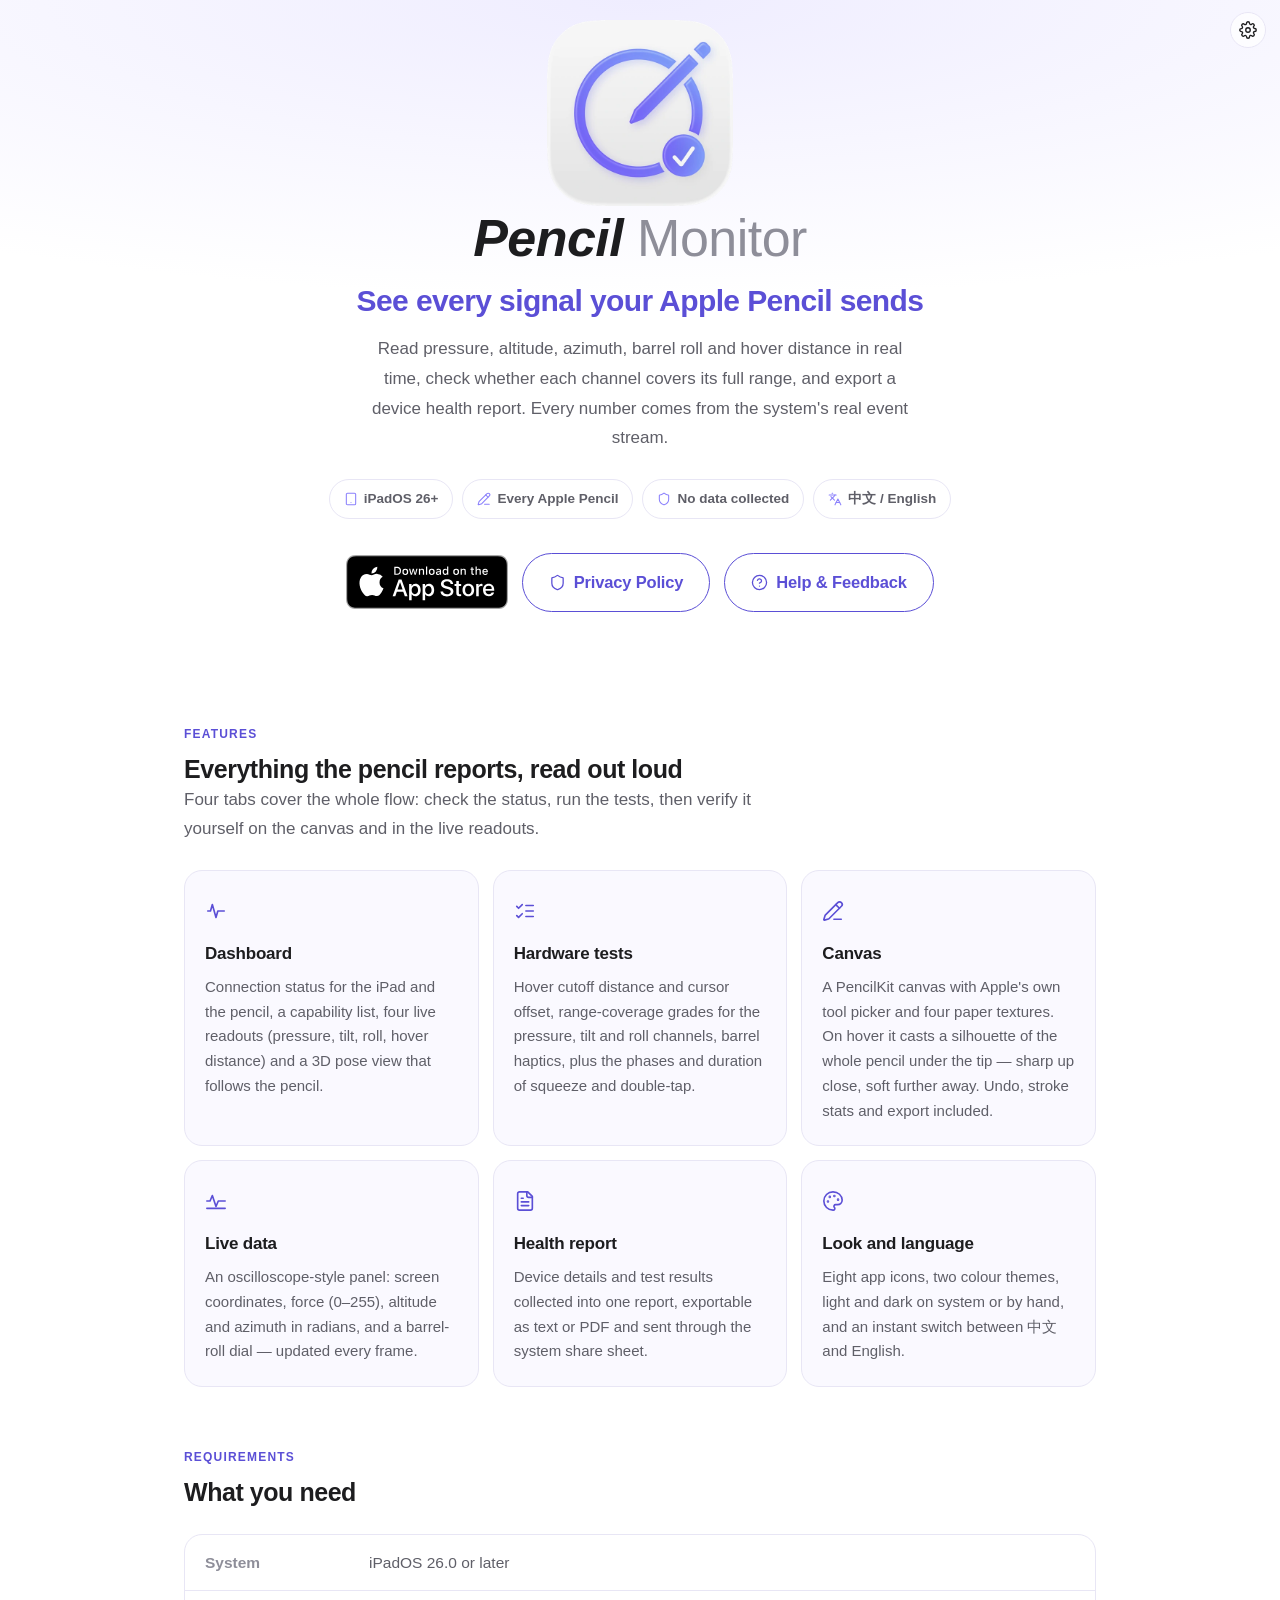
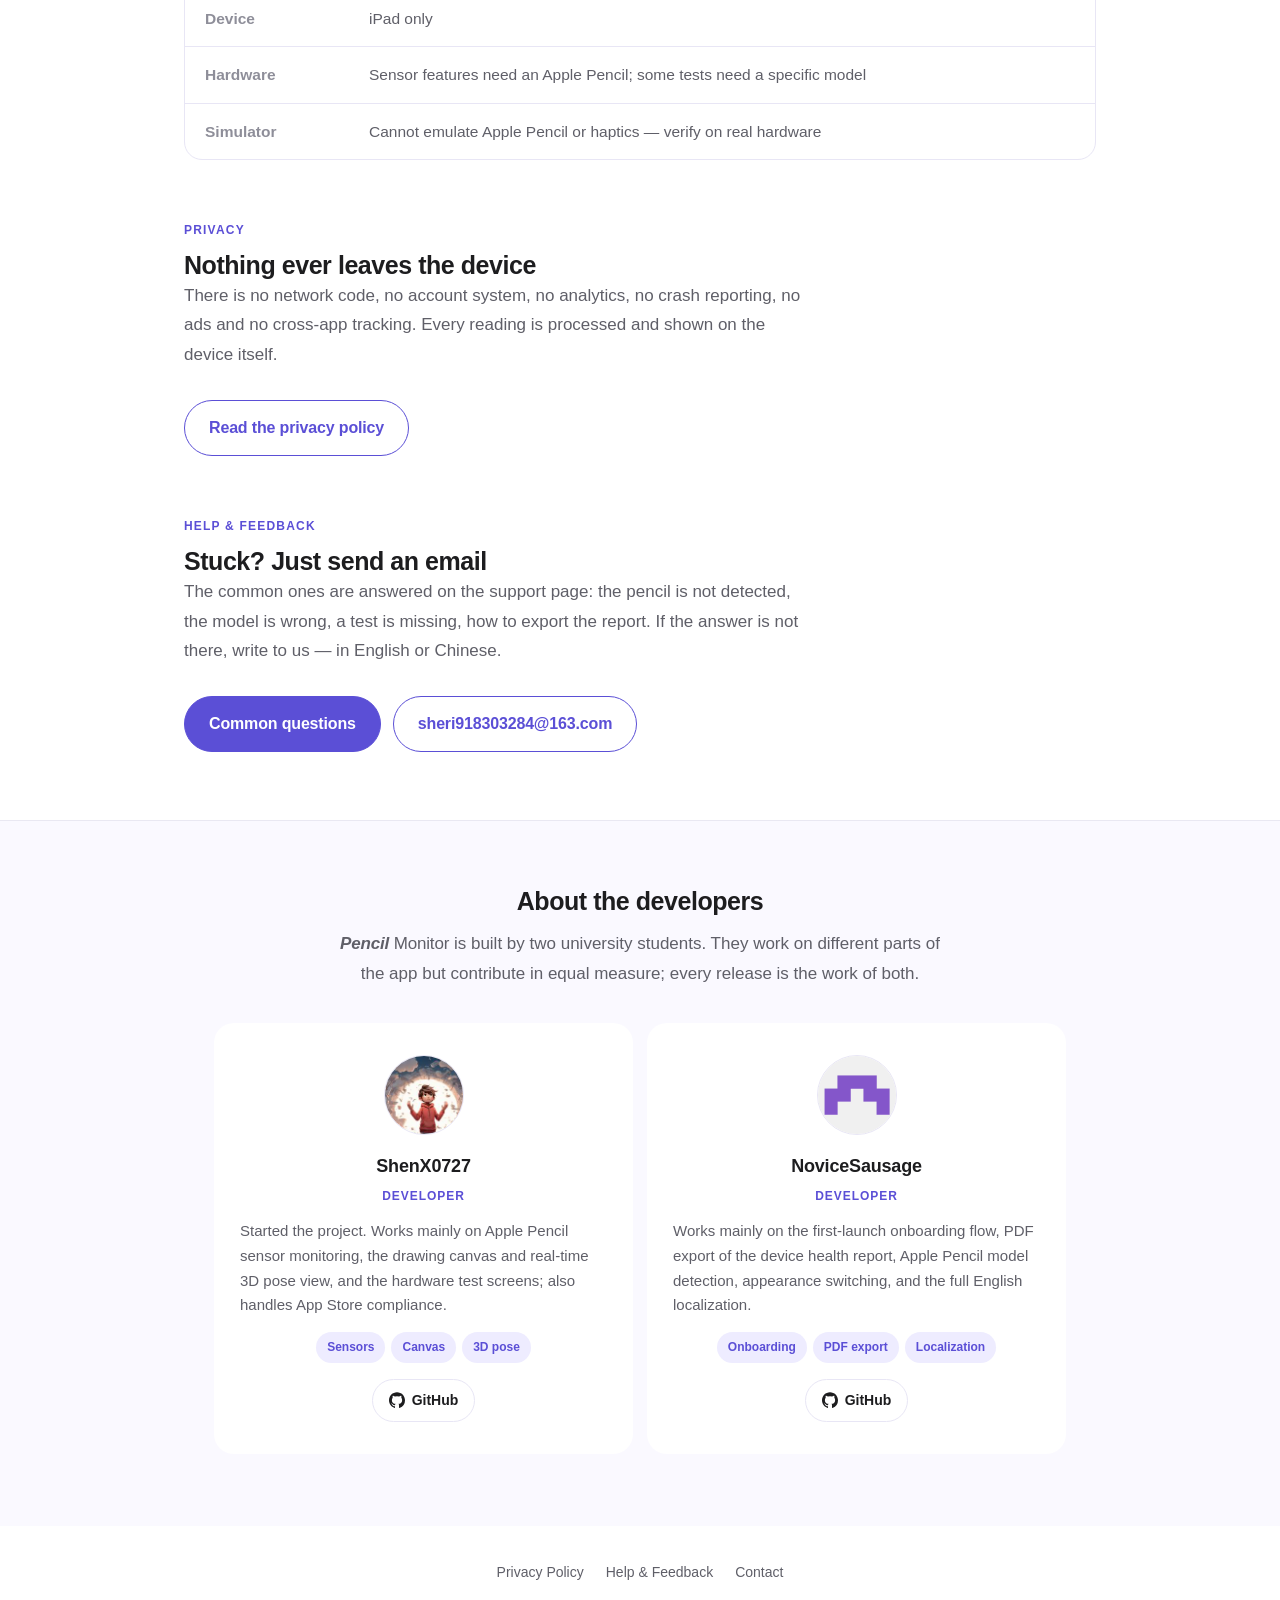
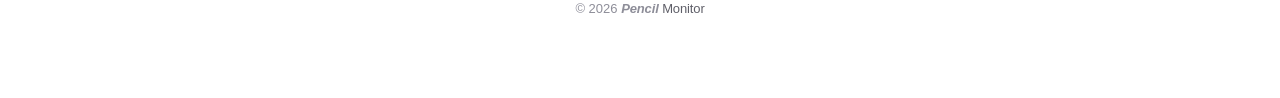
==== commit ae19846c: "3" ====
--- a/index.html
+++ b/index.html
@@ -12,8 +12,18 @@
 <body>
 
 <div class="nav">
-  <div class="langsw">
-    <button type="button" data-set="zh">中文</button><button type="button" data-set="en">EN</button>
+  <div class="gearwrap">
+    <button class="gear" type="button" aria-expanded="false" aria-label="设置 / Settings"><svg viewBox="0 0 24 24" fill="none" stroke="currentColor" stroke-width="1.8" stroke-linecap="round" stroke-linejoin="round"><circle cx="12" cy="12" r="3"/><path d="M19.4 15a1.65 1.65 0 0 0 .33 1.82l.06.06a2 2 0 0 1-2.83 2.83l-.06-.06a1.65 1.65 0 0 0-1.82-.33 1.65 1.65 0 0 0-1 1.51V21a2 2 0 0 1-4 0v-.09A1.65 1.65 0 0 0 9 19.4a1.65 1.65 0 0 0-1.82.33l-.06.06a2 2 0 0 1-2.83-2.83l.06-.06a1.65 1.65 0 0 0 .33-1.82 1.65 1.65 0 0 0-1.51-1H3a2 2 0 0 1 0-4h.09A1.65 1.65 0 0 0 4.6 9a1.65 1.65 0 0 0-.33-1.82l-.06-.06a2 2 0 0 1 2.83-2.83l.06.06a1.65 1.65 0 0 0 1.82.33H9a1.65 1.65 0 0 0 1-1.51V3a2 2 0 0 1 4 0v.09a1.65 1.65 0 0 0 1 1.51 1.65 1.65 0 0 0 1.82-.33l.06-.06a2 2 0 0 1 2.83 2.83l-.06.06a1.65 1.65 0 0 0-.33 1.82V9a1.65 1.65 0 0 0 1.51 1H21a2 2 0 0 1 0 4h-.09a1.65 1.65 0 0 0-1.51 1z"/></svg></button>
+    <div class="prefs">
+      <p class="prefs-t"><span data-lang="zh">语言</span><span data-lang="en">Language</span></p>
+      <div class="seg">
+        <button type="button" data-set="zh">中文</button><button type="button" data-set="en">English</button>
+      </div>
+      <p class="prefs-t"><span data-lang="zh">外观</span><span data-lang="en">Appearance</span></p>
+      <div class="seg">
+        <button type="button" data-theme="light"><svg viewBox="0 0 24 24" fill="none" stroke="currentColor" stroke-width="1.9" stroke-linecap="round" stroke-linejoin="round"><circle cx="12" cy="12" r="4"/><path d="M12 2v2"/><path d="M12 20v2"/><path d="m4.93 4.93 1.41 1.41"/><path d="m17.66 17.66 1.41 1.41"/><path d="M2 12h2"/><path d="M20 12h2"/><path d="m6.34 17.66-1.41 1.41"/><path d="m19.07 4.93-1.41 1.41"/></svg><span data-lang="zh">白天</span><span data-lang="en">Light</span></button><button type="button" data-theme="dark"><svg viewBox="0 0 24 24" fill="none" stroke="currentColor" stroke-width="1.9" stroke-linecap="round" stroke-linejoin="round"><path d="M12 3a6 6 0 0 0 9 9 9 9 0 1 1-9-9Z"/></svg><span data-lang="zh">黑夜</span><span data-lang="en">Dark</span></button><button type="button" data-theme="auto"><svg viewBox="0 0 24 24" fill="none" stroke="currentColor" stroke-width="1.9" stroke-linecap="round" stroke-linejoin="round"><circle cx="12" cy="12" r="9"/><path d="M12 3a9 9 0 0 1 0 18z" fill="currentColor" stroke="none"/></svg><span data-lang="zh">自动</span><span data-lang="en">Auto</span></button>
+      </div>
+    </div>
   </div>
 </div>
 
--- a/assets/style.css
+++ b/assets/style.css
@@ -2,17 +2,26 @@
   --bg:#fff; --fg:#1d1d1f; --muted:#5f5f68; --faint:#8e8e99;
   --rule:#e9e8f2; --card:#faf9ff; --card-line:#e8e6f5;
   --accent:#5b4fd6; --bright:#8b81fc; --soft:#eeecff; --on-accent:#fff;
+  --shadow:0 1px 2px rgba(91,79,214,.06), 0 10px 30px rgba(91,79,214,.10);
   --hero-a:#efedff; --hero-b:#fff;
   --bar:52px; --safe:env(safe-area-inset-top,0px);
   --ease:cubic-bezier(.22,.61,.36,1);
 }
 @media (prefers-color-scheme:dark){
-  :root{
+  :root:not([data-theme="light"]){
     --bg:#000; --fg:#f5f5f7; --muted:#a6a6ae; --faint:#83838f;
     --rule:#222134; --card:#0e0e1c; --card-line:#26243a;
     --accent:#a79dff; --bright:#8b81fc; --soft:#1c1934; --on-accent:#0d0b1c;
+    --shadow:0 1px 2px rgba(0,0,0,.5), 0 10px 30px rgba(0,0,0,.45);
     --hero-a:#16142c; --hero-b:#000;
   }
+}
+:root[data-theme="dark"]{
+    --bg:#000; --fg:#f5f5f7; --muted:#a6a6ae; --faint:#83838f;
+    --rule:#222134; --card:#0e0e1c; --card-line:#26243a;
+    --accent:#a79dff; --bright:#8b81fc; --soft:#1c1934; --on-accent:#0d0b1c;
+    --shadow:0 1px 2px rgba(0,0,0,.5), 0 10px 30px rgba(0,0,0,.45);
+    --hero-a:#16142c; --hero-b:#000;
 }
 
 *{box-sizing:border-box}
@@ -38,23 +47,45 @@
 .nav{position:fixed;top:calc(12px + var(--safe));left:14px;right:14px;z-index:30;
      display:flex;align-items:center;pointer-events:none}
 .nav > *{pointer-events:auto}
-.nav .langsw{margin-left:auto}
-.back{width:36px;height:36px;border-radius:50%;display:grid;place-items:center;color:var(--fg);
-      background:color-mix(in srgb,var(--bg) 70%,transparent);
+.nav .gearwrap{margin-left:auto}
+.back{width:36px;height:36px;border-radius:50%;display:grid;place-items:center;
+      color:var(--fg);background:color-mix(in srgb,var(--bg) 72%,transparent);
       -webkit-backdrop-filter:saturate(180%) blur(12px);
       backdrop-filter:saturate(180%) blur(12px);
       border:1px solid var(--card-line);
       transition:background .2s ease,color .2s ease,border-color .2s ease}
 .back svg{width:18px;height:18px}
 .back:hover{background:var(--soft);color:var(--accent);border-color:var(--soft);text-decoration:none}
-.langsw{display:inline-flex;border:1px solid var(--card-line);border-radius:980px;overflow:hidden;
-        background:color-mix(in srgb,var(--bg) 70%,transparent);
-        -webkit-backdrop-filter:saturate(180%) blur(12px);
-        backdrop-filter:saturate(180%) blur(12px)}
-.langsw button{appearance:none;border:0;background:none;cursor:pointer;color:var(--muted);
-  font:600 12px/1 inherit;padding:7px 11px;transition:background .2s ease,color .2s ease}
-.langsw button+button{border-left:1px solid var(--card-line)}
-.langsw button[aria-pressed="true"]{background:var(--soft);color:var(--accent)}
+.gearwrap{position:relative}
+.gear{width:36px;height:36px;border-radius:50%;display:grid;place-items:center;
+      color:var(--fg);background:color-mix(in srgb,var(--bg) 72%,transparent);
+      -webkit-backdrop-filter:saturate(180%) blur(12px);
+      backdrop-filter:saturate(180%) blur(12px);
+      border:1px solid var(--card-line);cursor:pointer;appearance:none;padding:0;
+      transition:background .2s ease,color .2s ease,border-color .2s ease}
+.gear svg{width:18px;height:18px;transition:transform .35s var(--ease)}
+.gear:hover{background:var(--soft);color:var(--accent);border-color:var(--soft)}
+.gear[aria-expanded="true"]{background:var(--soft);color:var(--accent);border-color:var(--soft)}
+.gear[aria-expanded="true"] svg{transform:rotate(60deg)}
+.prefs{position:absolute;top:44px;right:0;width:216px;padding:13px;text-align:left;
+       background:var(--bg);border:1px solid var(--card-line);border-radius:16px;
+       opacity:0;transform:translateY(-6px) scale(.97);transform-origin:100% 0;
+       pointer-events:none;
+       transition:opacity .2s var(--ease),transform .2s var(--ease)}
+.prefs.open{opacity:1;transform:none;pointer-events:auto}
+.prefs-t{margin:0 0 7px;font-size:11px;font-weight:700;letter-spacing:.09em;
+         text-transform:uppercase;color:var(--faint)}
+.seg{display:flex;border:1px solid var(--card-line);border-radius:11px;overflow:hidden;
+     margin:0 0 14px}
+.seg:last-child{margin-bottom:0}
+.seg button{flex:1;appearance:none;border:0;background:none;cursor:pointer;
+  color:var(--muted);font:600 13px/1 inherit;padding:9px 4px;
+  display:flex;align-items:center;justify-content:center;gap:5px;
+  transition:background .2s ease,color .2s ease}
+.seg button+button{border-left:1px solid var(--card-line)}
+.seg button svg{width:14px;height:14px;flex:none}
+.seg button:hover{color:var(--fg)}
+.seg button[aria-pressed="true"]{background:var(--soft);color:var(--accent)}
 
 .hero{position:relative;text-align:center;
       background:radial-gradient(130% 62% at 50% 0%,var(--hero-a) 0%,var(--hero-b) 72%)}
@@ -175,19 +206,20 @@
 .devs h2{text-align:center}
 .devs .lede{text-align:center;margin:0 auto 34px}
 .grid{display:grid;grid-template-columns:repeat(auto-fit,minmax(280px,1fr));gap:14px}
-.card{background:var(--bg);border:1px solid var(--card-line);border-radius:18px;
-      padding:28px 24px;text-align:center;color:inherit;
-      transition:border-color .25s ease}
-.card:hover{text-decoration:none;border-color:var(--accent)}
-.card img{width:74px;height:74px;border-radius:50%;margin:0 auto 14px;display:block;
+.card{background:var(--bg);border-radius:20px;
+      padding:32px 26px;text-align:center;color:inherit;text-decoration:none;
+      transition:transform .4s var(--ease),box-shadow .4s var(--ease),
+                 background-color .3s ease}
+.card:hover{transform:translateY(-2px);box-shadow:var(--shadow);text-decoration:none}
+.card img{width:80px;height:80px;border-radius:50%;margin:0 auto 16px;display:block;
           border:1px solid var(--card-line)}
 .card .nm{font-size:18px;font-weight:650;letter-spacing:-.01em;margin:0 0 4px}
 .card .role{color:var(--accent);font-size:12px;font-weight:700;letter-spacing:.08em;
             text-transform:uppercase;margin:0 0 12px}
 .card .bio{color:var(--muted);font-size:15px;line-height:1.65;margin:0 0 14px;text-align:left}
 .tags{display:flex;flex-wrap:wrap;gap:6px;justify-content:center;margin:0 0 16px}
-.tag{font-size:12px;font-weight:600;color:var(--muted);border:1px solid var(--card-line);
-     border-radius:980px;padding:4px 10px}
+.tag{font-size:12px;font-weight:600;color:var(--accent);background:var(--soft);
+     border-radius:980px;padding:5px 11px}
 .ghbtn{display:inline-flex;align-items:center;gap:7px;border:1px solid var(--card-line);
        border-radius:980px;padding:8px 16px;font-size:14px;font-weight:600;color:var(--fg)}
 .ghbtn svg{width:16px;height:16px}
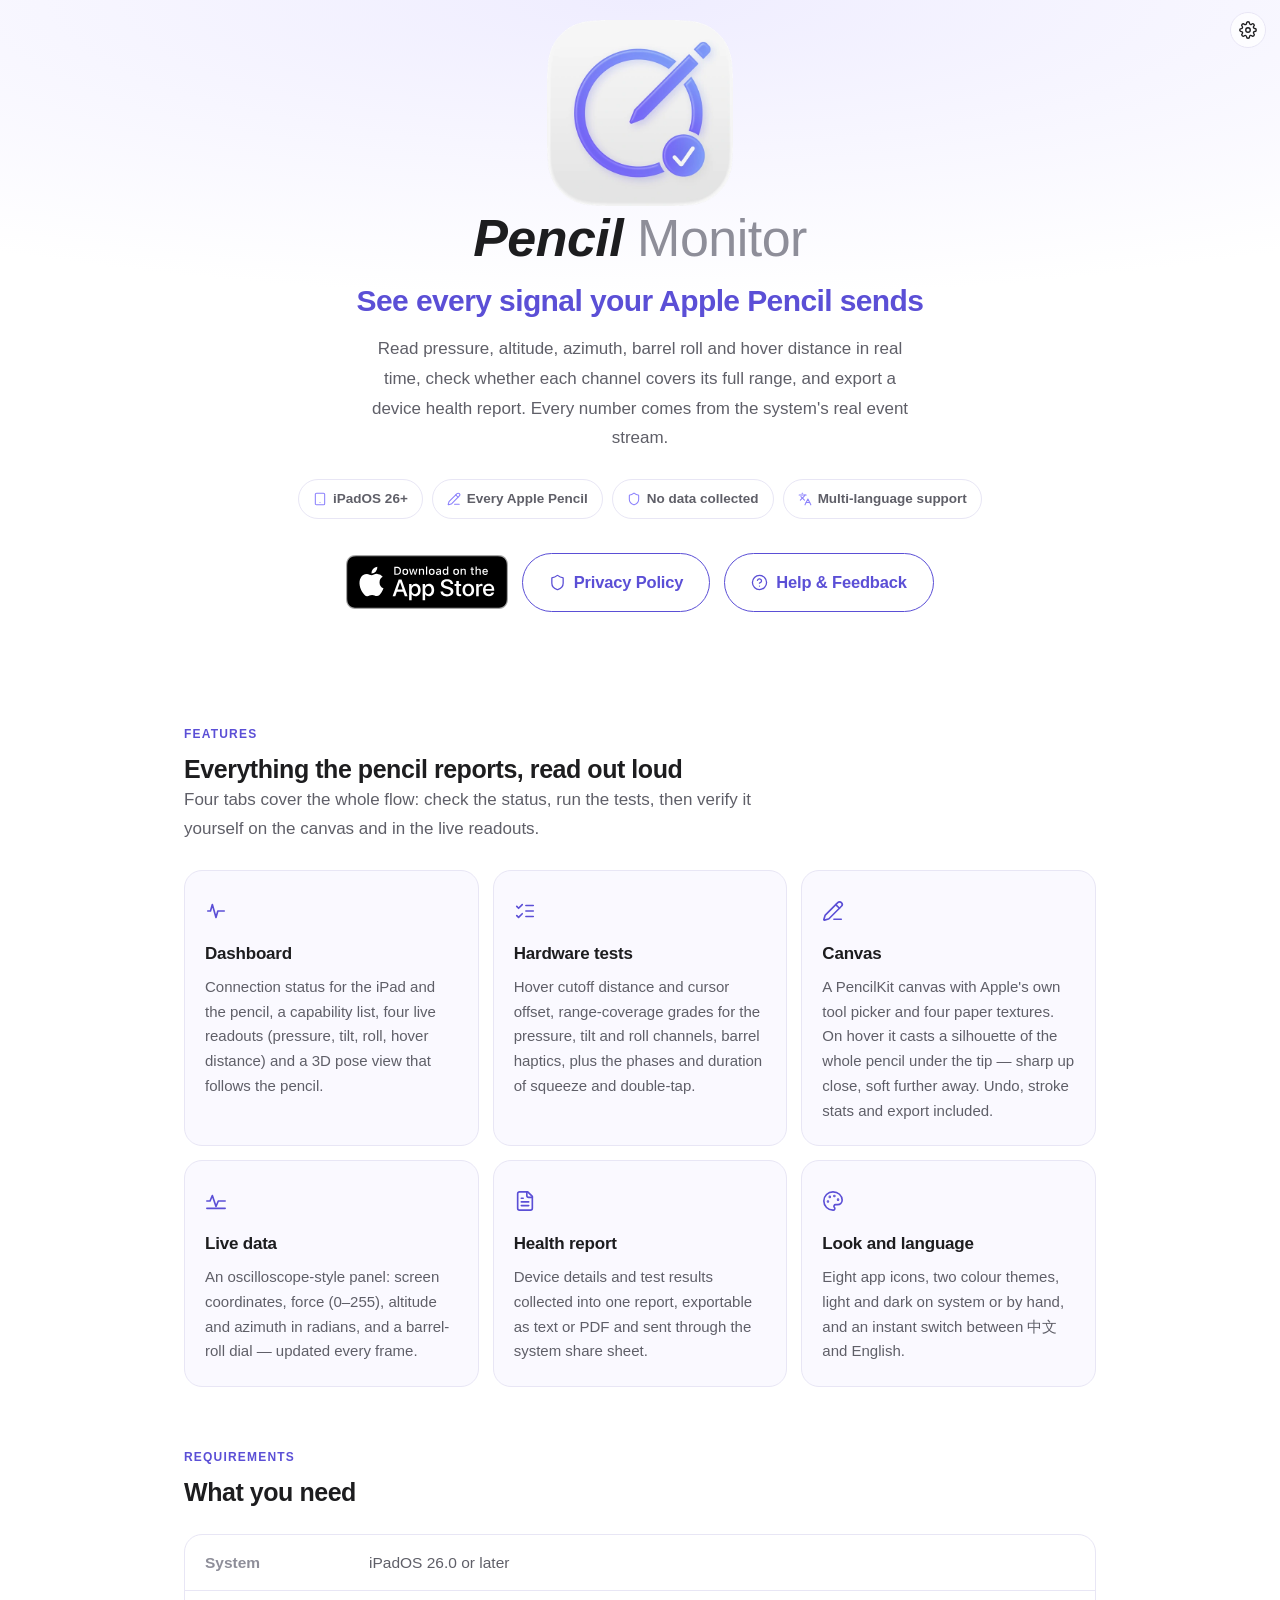
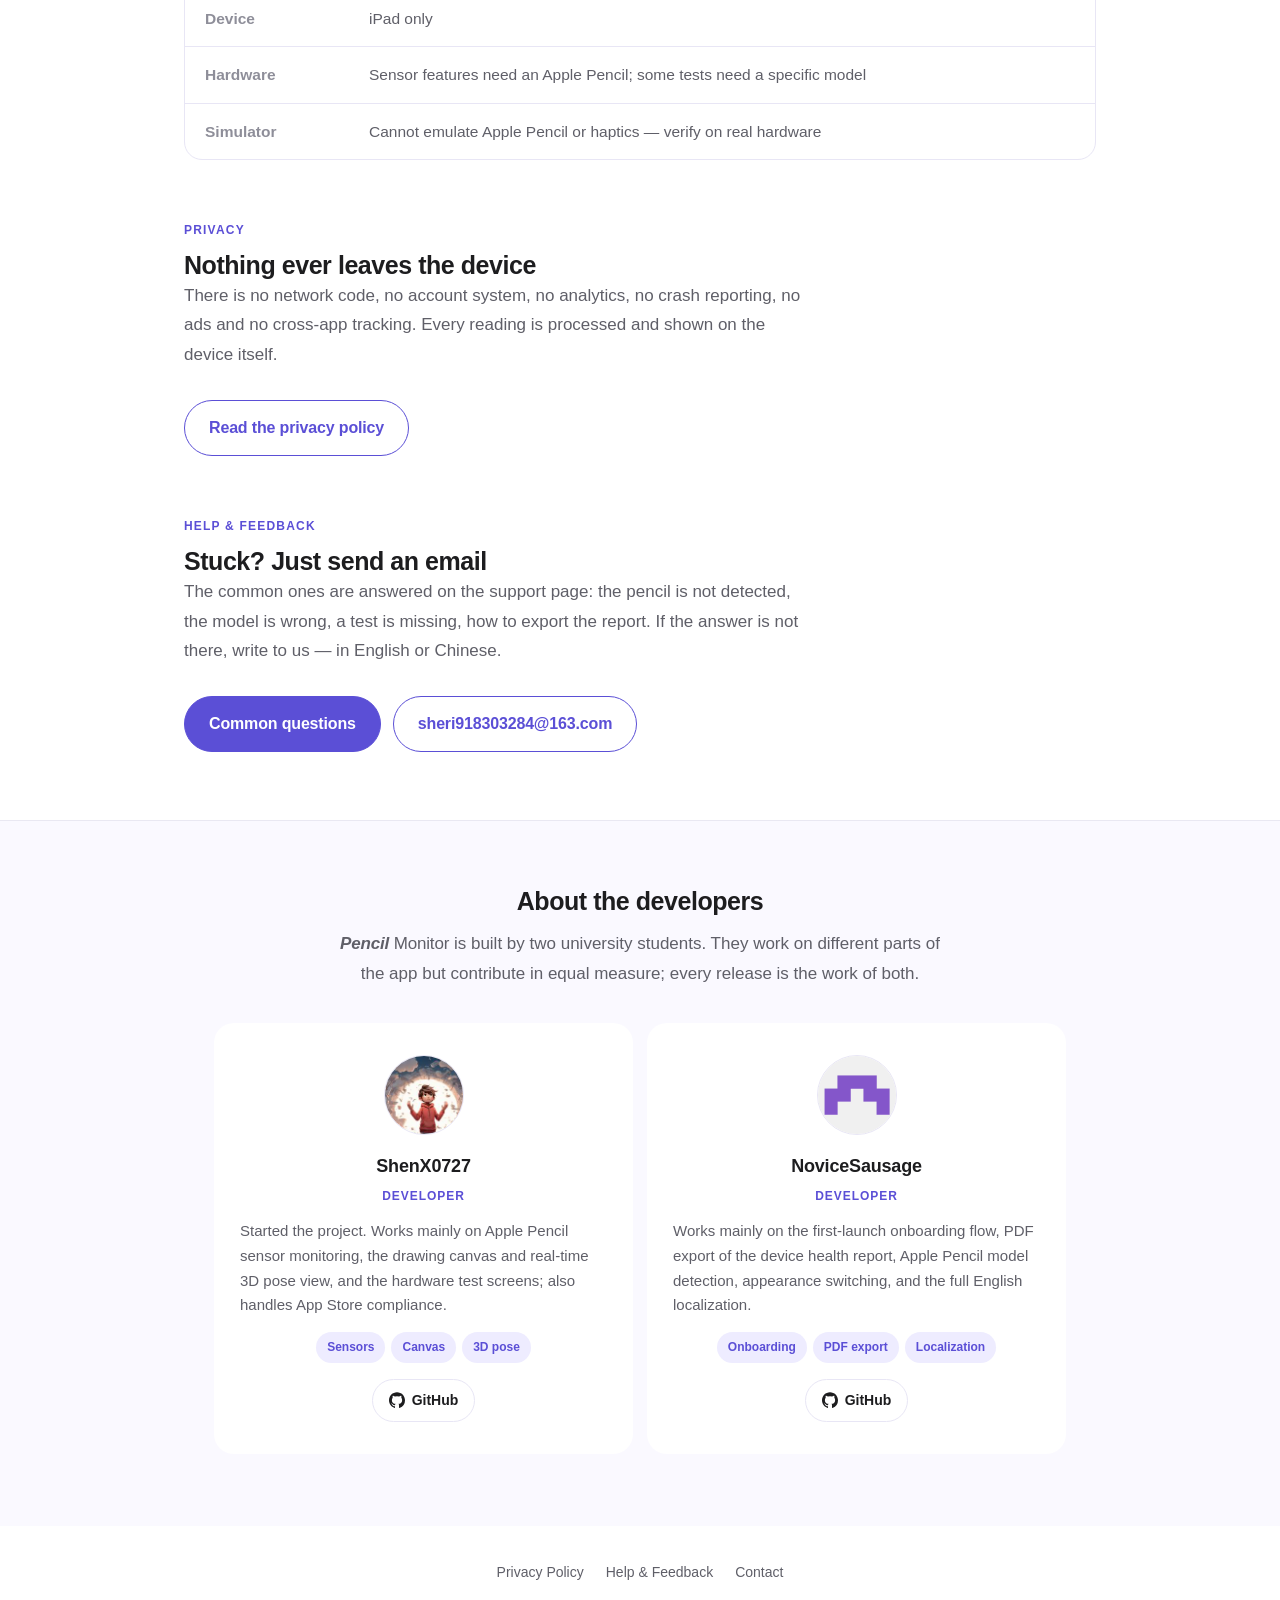
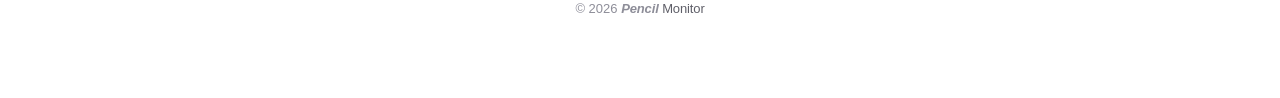
==== commit cfc403e5: "Update index.html" ====
--- a/index.html
+++ b/index.html
@@ -48,7 +48,7 @@
     <div class="chips">
       <span class="chip">
         <svg viewBox="0 0 24 24" fill="none" stroke="currentColor" stroke-width="1.8" stroke-linecap="round" stroke-linejoin="round"><rect width="16" height="20" x="4" y="2" rx="2"/><path d="M12 18h.01"/></svg>
-        <span data-lang="zh">iPadOS 26 起</span><span data-lang="en">iPadOS 26+</span>
+        <span data-lang="zh">iPadOS 26+</span><span data-lang="en">iPadOS 26+</span>
       </span>
       <span class="chip">
         <svg viewBox="0 0 24 24" fill="none" stroke="currentColor" stroke-width="1.8" stroke-linecap="round" stroke-linejoin="round"><path d="M13 21h8"/><path d="m15 5 4 4"/><path d="M21.174 6.812a1 1 0 0 0-3.986-3.987L3.842 16.174a2 2 0 0 0-.5.83l-1.321 4.352a.5.5 0 0 0 .623.622l4.353-1.32a2 2 0 0 0 .83-.497z"/></svg>
@@ -60,7 +60,7 @@
       </span>
       <span class="chip">
         <svg viewBox="0 0 24 24" fill="none" stroke="currentColor" stroke-width="1.8" stroke-linecap="round" stroke-linejoin="round"><path d="m5 8 6 6"/><path d="m4 14 6-6 2-3"/><path d="M2 5h12"/><path d="M7 2h1"/><path d="m22 22-5-10-5 10"/><path d="M14 18h6"/></svg>
-        <span data-lang="zh">中英双语</span><span data-lang="en">中文 / English</span>
+        <span data-lang="zh">多语言适配</span><span data-lang="en">Multi-language support</span>
       </span>
     </div>
 
@@ -91,10 +91,10 @@
 
   <section class="head reveal">
     <p class="eyebrow" data-lang="zh">功能</p><p class="eyebrow" data-lang="en">Features</p>
-    <h2 data-lang="zh">一支笔能说的，它都读得出来</h2>
+    <h2 data-lang="zh">笔能说的，他能读的</h2>
     <h2 data-lang="en">Everything the pencil reports, read out loud</h2>
     <p class="lede" data-lang="zh">
-      四个标签页覆盖从概览到实测的完整流程：先看状态，再做体检，然后用画板与实时数据自己验证。
+      先看状态，再做体检，画板验证，一气呵成。
     </p>
     <p class="lede" data-lang="en">
       Four tabs cover the whole flow: check the status, run the tests, then verify it yourself on
@@ -105,7 +105,7 @@
       <div class="f">
         <span class="sicon"><svg viewBox="0 0 24 24" fill="none" stroke="currentColor" stroke-width="1.8" stroke-linecap="round" stroke-linejoin="round"><path d="M3 12h3l2-7 4 14 2-7h7"/></svg></span>
         <h3 data-lang="zh">概览</h3><h3 data-lang="en">Dashboard</h3>
-        <p data-lang="zh">设备与笔的连接状态、能力清单、四项实时读数（压力 / 倾斜 / 旋转 / 悬停距离），以及一个跟着笔动的 3D 姿态视图。</p>
+        <p data-lang="zh">连接状态、能力清单、实时读数，3D视图。各项功能，尽在掌握。</p>
         <p data-lang="en">Connection status for the iPad and the pencil, a capability list, four live readouts (pressure, tilt, roll, hover distance) and a 3D pose view that follows the pencil.</p>
       </div>
       <div class="f">
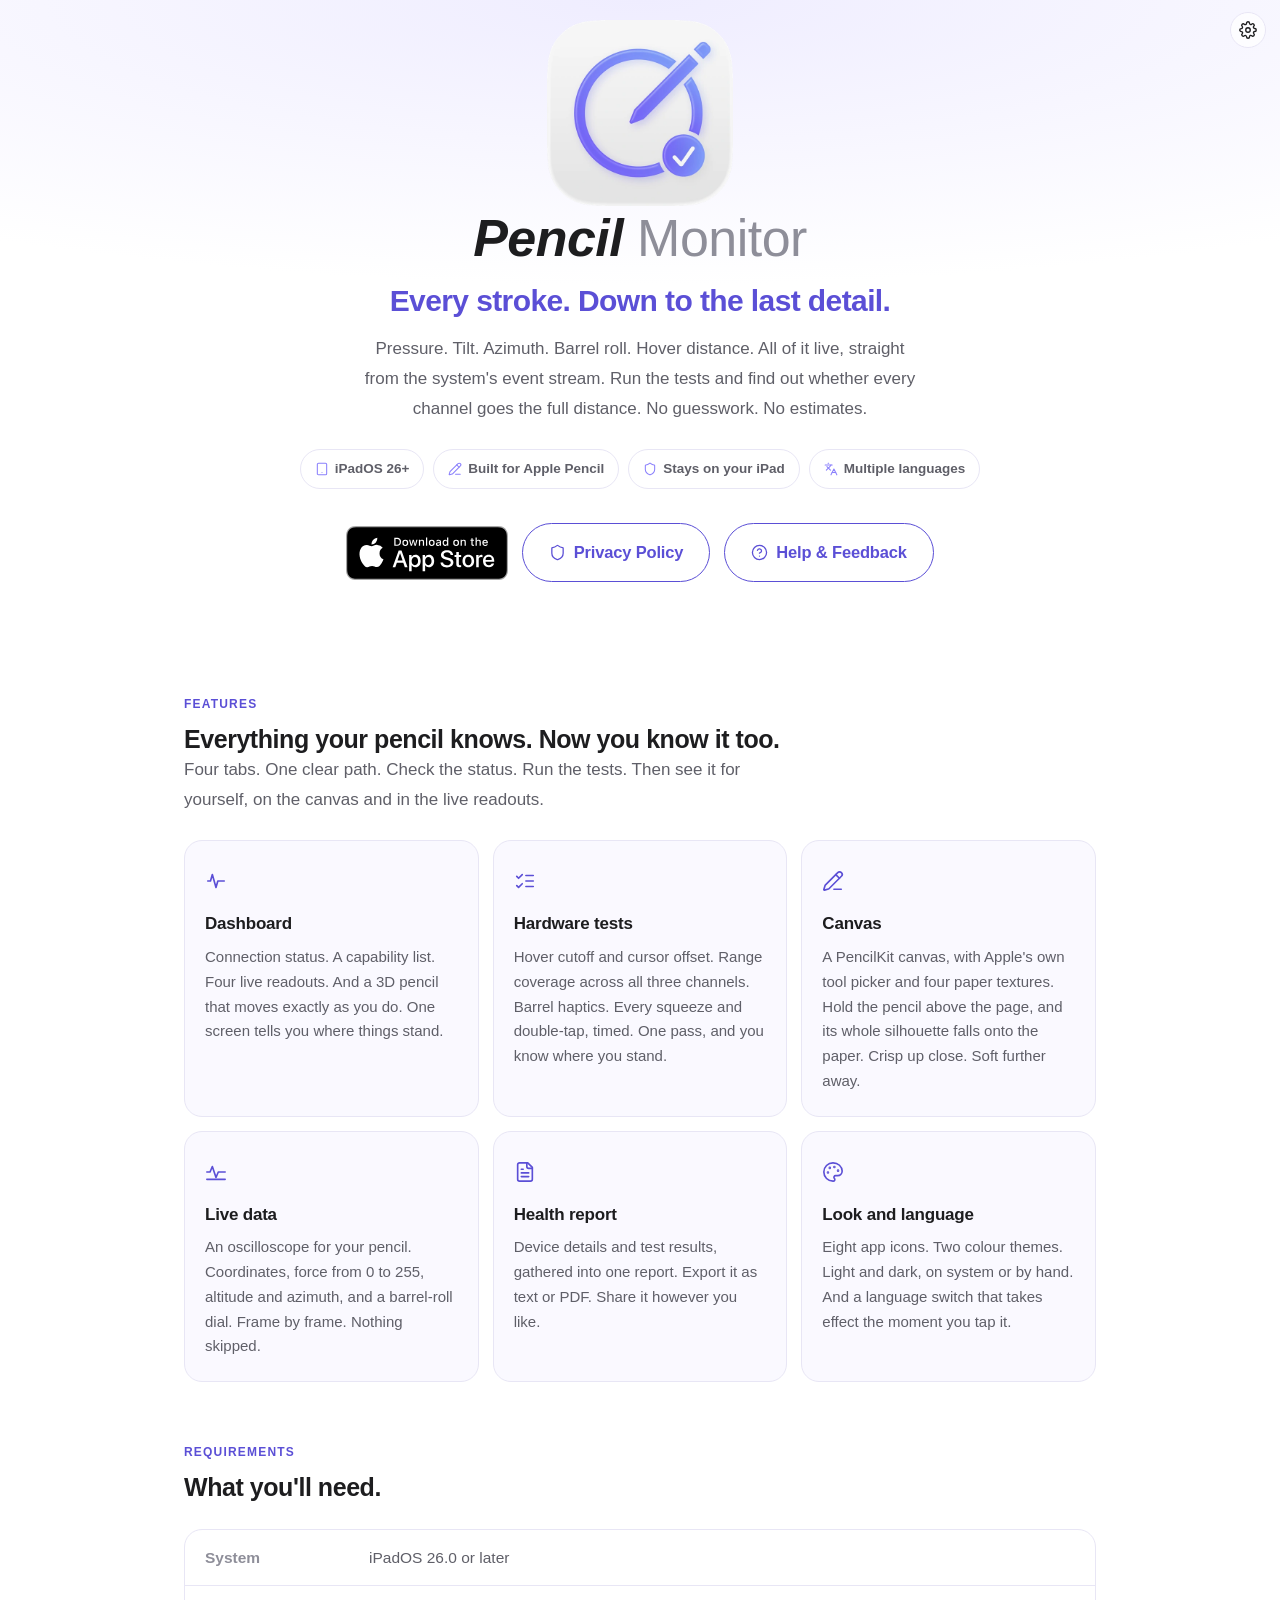
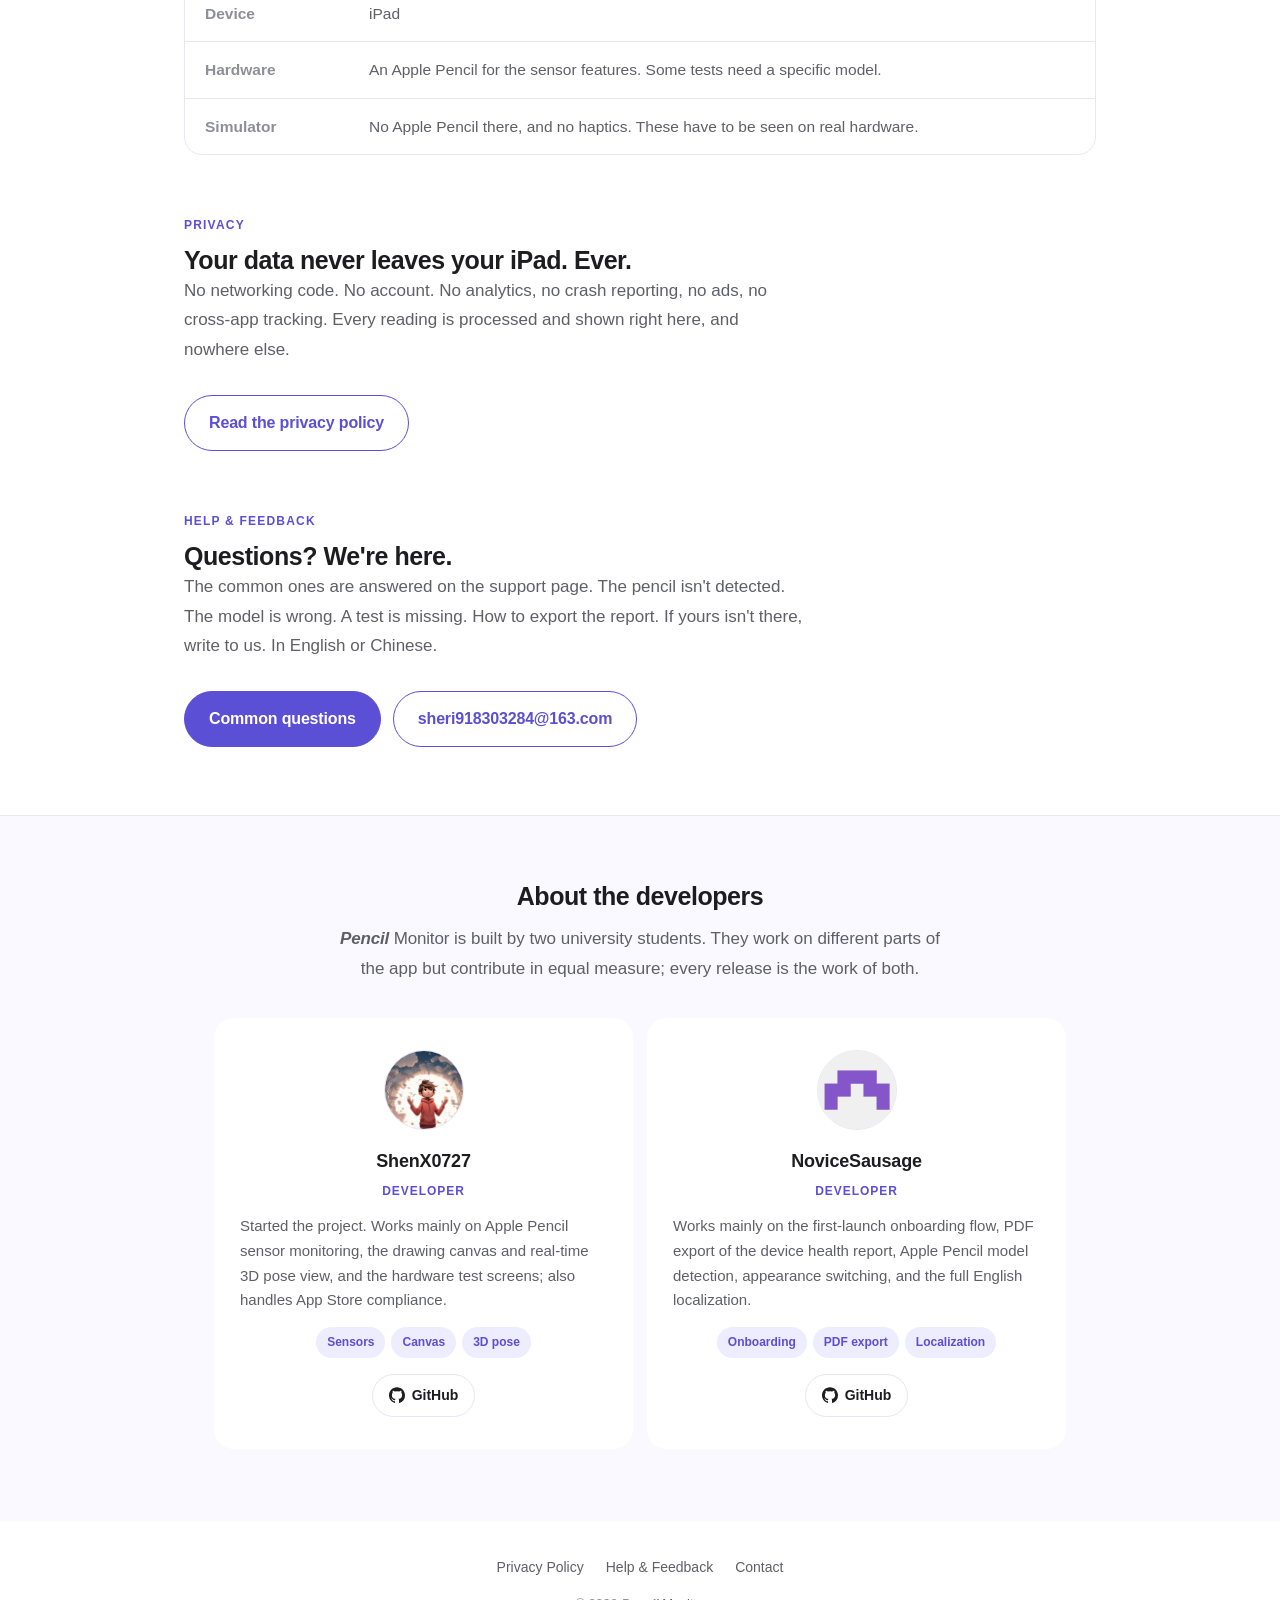
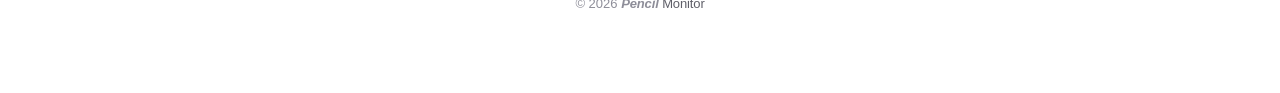
==== commit 1cf4ffa8: "4" ====
--- a/index.html
+++ b/index.html
@@ -4,7 +4,7 @@
 <meta charset="utf-8">
 <meta name="viewport" content="width=device-width, initial-scale=1, viewport-fit=cover">
 <title>Pencil Monitor</title>
-<meta name="description" content="Pencil Monitor —— iPadOS 上的 Apple Pencil 传感器诊断工具。实时读取压力、倾角、方位角、侧旋与悬停距离，并导出设备健康报告。">
+<meta name="description" content="Pencil Monitor —— iPadOS 上的 Apple Pencil 传感器诊断工具。压力。倾角。方位角。侧旋。悬停距离。全部实时呈现。">
 <link rel="icon" href="assets/favicon.png">
 <link rel="stylesheet" href="assets/style.css">
 <script src="assets/app.js"></script>
@@ -32,17 +32,14 @@
     <img class="appicon" src="assets/icon.webp" alt="Pencil Monitor">
     <h1 class="wordmark"><span class="w1">Pencil</span><span class="w2"> Monitor</span></h1>
     <p class="claim">
-      <span data-lang="zh">看清 Apple Pencil 的每一个信号</span>
-      <span data-lang="en">See every signal your Apple Pencil sends</span>
-    </p>
-    <p class="sub" data-lang="zh">
-      实时读取压力、倾角、方位角、侧旋与悬停距离，逐项验证各通道能否覆盖完整量程，
-      并导出一份设备健康报告。所有数值都来自系统的真实事件流。
-    </p>
+      <span data-lang="zh">每一笔。纤毫毕现。</span>
+      <span data-lang="en">Every stroke. Down to the last detail.</span>
+    </p>
+    <p class="sub" data-lang="zh">压力。倾角。方位角。侧旋。悬停距离。全部实时呈现，直接取自系统事件流。每个通道能否走满量程，测一次便知。不推算，不估计。</p>
     <p class="sub" data-lang="en">
-      Read pressure, altitude, azimuth, barrel roll and hover distance in real time, check
-      whether each channel covers its full range, and export a device health report. Every
-      number comes from the system's real event stream.
+      Pressure. Tilt. Azimuth. Barrel roll. Hover distance. All of it live, straight from the
+      system's event stream. Run the tests and find out whether every channel goes the full
+      distance. No guesswork. No estimates.
     </p>
 
     <div class="chips">
@@ -52,52 +49,26 @@
       </span>
       <span class="chip">
         <svg viewBox="0 0 24 24" fill="none" stroke="currentColor" stroke-width="1.8" stroke-linecap="round" stroke-linejoin="round"><path d="M13 21h8"/><path d="m15 5 4 4"/><path d="M21.174 6.812a1 1 0 0 0-3.986-3.987L3.842 16.174a2 2 0 0 0-.5.83l-1.321 4.352a.5.5 0 0 0 .623.622l4.353-1.32a2 2 0 0 0 .83-.497z"/></svg>
-        <span data-lang="zh">支持全系 Apple Pencil</span><span data-lang="en">Every Apple Pencil</span>
+        <span data-lang="zh">为 Apple Pencil 而生</span><span data-lang="en">Built for Apple Pencil</span>
       </span>
       <span class="chip">
         <svg viewBox="0 0 24 24" fill="none" stroke="currentColor" stroke-width="1.8" stroke-linecap="round" stroke-linejoin="round"><path d="M20 13c0 5-3.5 7.5-7.66 8.95a1 1 0 0 1-.67-.01C7.5 20.5 4 18 4 13V6a1 1 0 0 1 1-1c2 0 4.5-1.2 6.24-2.72a1.17 1.17 0 0 1 1.52 0C14.51 3.81 17 5 19 5a1 1 0 0 1 1 1z"/></svg>
-        <span data-lang="zh">不收集任何数据</span><span data-lang="en">No data collected</span>
+        <span data-lang="zh">数据留在设备上</span><span data-lang="en">Stays on your iPad</span>
       </span>
       <span class="chip">
         <svg viewBox="0 0 24 24" fill="none" stroke="currentColor" stroke-width="1.8" stroke-linecap="round" stroke-linejoin="round"><path d="m5 8 6 6"/><path d="m4 14 6-6 2-3"/><path d="M2 5h12"/><path d="M7 2h1"/><path d="m22 22-5-10-5 10"/><path d="M14 18h6"/></svg>
-        <span data-lang="zh">多语言适配</span><span data-lang="en">Multi-language support</span>
+        <span data-lang="zh">多语言适配</span><span data-lang="en">Multiple languages</span>
       </span>
     </div>
 
     <div class="cta main">
       <a class="store-badge" id="app-store-link" target="_blank" rel="noopener">
-        <picture data-lang="zh">
-          <source srcset="assets/appstore-zh-white.svg" media="(prefers-color-scheme:dark)">
-          <img src="assets/appstore-zh-black.svg" width="108.85157" height="40" alt="从 App Store 下载">
-        </picture>
-        <picture data-lang="en">
-          <source srcset="assets/appstore-en-white.svg" media="(prefers-color-scheme:dark)">
-          <img src="assets/appstore-en-black.svg" width="119.66407" height="40" alt="Download on the App Store">
-        </picture>
-      </a>
-      <a class="btn" href="privacy.html">
-        <svg viewBox="0 0 24 24" fill="none" stroke="currentColor" stroke-width="1.8" stroke-linecap="round" stroke-linejoin="round"><path d="M20 13c0 5-3.5 7.5-7.66 8.95a1 1 0 0 1-.67-.01C7.5 20.5 4 18 4 13V6a1 1 0 0 1 1-1c2 0 4.5-1.2 6.24-2.72a1.17 1.17 0 0 1 1.52 0C14.51 3.81 17 5 19 5a1 1 0 0 1 1 1z"/></svg>
-        <span data-lang="zh">隐私政策</span><span data-lang="en">Privacy Policy</span>
-      </a>
-      <a class="btn" href="support.html">
-        <svg viewBox="0 0 24 24" fill="none" stroke="currentColor" stroke-width="1.8" stroke-linecap="round" stroke-linejoin="round"><path d="M12 17h.01"/><path d="M9.09 9a3 3 0 0 1 5.83 1c0 2-3 3-3 3"/><circle cx="12" cy="12" r="10"/></svg>
-        <span data-lang="zh">帮助与反馈</span><span data-lang="en">Help &amp; Feedback</span>
-      </a>
-    </div>
-  </div>
-</div>
-
-<main class="wide">
-
-  <section class="head reveal">
-    <p class="eyebrow" data-lang="zh">功能</p><p class="eyebrow" data-lang="en">Features</p>
-    <h2 data-lang="zh">笔能说的，他能读的</h2>
-    <h2 data-lang="en">Everything the pencil reports, read out loud</h2>
-    <p class="lede" data-lang="zh">
-      先看状态，再做体检，画板验证，一气呵成。
-    </p>
+        <picture data-lang="zh"><source srcset="assets/appstore-zh-white.svg" media="(prefers-color-scheme:dark)"> <img src="assets/appstore-zh-black.svg" width="108.85157" height="40" alt="从 App Store 下载"> </picture> <picture data-lang="en"> <source srcset="assets/appstore-en-white.svg" media="(prefers-color-scheme:dark)"> <img src="assets/appstore-en-black.svg" width="119.66407" height="40" alt="Download on the App Store"> </picture> </a> <a class="btn" href="privacy.html"> <svg viewBox="0 0 24 24" fill="none" stroke="currentColor" stroke-width="1.8" stroke-linecap="round" stroke-linejoin="round"><path d="M20 13c0 5-3.5 7.5-7.66 8.95a1 1 0 0 1-.67-.01C7.5 20.5 4 18 4 13V6a1 1 0 0 1 1-1c2 0 4.5-1.2 6.24-2.72a1.17 1.17 0 0 1 1.52 0C14.51 3.81 17 5 19 5a1 1 0 0 1 1 1z"/></svg> <span data-lang="zh">隐私政策</span><span data-lang="en">Privacy Policy</span> </a> <a class="btn" href="support.html"> <svg viewBox="0 0 24 24" fill="none" stroke="currentColor" stroke-width="1.8" stroke-linecap="round" stroke-linejoin="round"><path d="M12 17h.01"/><path d="M9.09 9a3 3 0 0 1 5.83 1c0 2-3 3-3 3"/><circle cx="12" cy="12" r="10"/></svg> <span data-lang="zh">帮助与反馈</span><span data-lang="en">Help &amp; Feedback</span> </a> </div> </div> </div>  <main class="wide">  <section class="head reveal"> <p class="eyebrow" data-lang="zh">功能</p><p class="eyebrow" data-lang="en">Features</p>
+    <h2 data-lang="zh">笔知道的一切。现在你也知道。</h2>
+    <h2 data-lang="en">Everything your pencil knows. Now you know it too.</h2>
+    <p class="lede" data-lang="zh">四个标签页，一条清晰的路径。先看状态。再做体检。然后在画板和实时数据里，亲眼验证。</p>
     <p class="lede" data-lang="en">
-      Four tabs cover the whole flow: check the status, run the tests, then verify it yourself on
+      Four tabs. One clear path. Check the status. Run the tests. Then see it for yourself, on
       the canvas and in the live readouts.
     </p>
 
@@ -105,79 +76,76 @@
       <div class="f">
         <span class="sicon"><svg viewBox="0 0 24 24" fill="none" stroke="currentColor" stroke-width="1.8" stroke-linecap="round" stroke-linejoin="round"><path d="M3 12h3l2-7 4 14 2-7h7"/></svg></span>
         <h3 data-lang="zh">概览</h3><h3 data-lang="en">Dashboard</h3>
-        <p data-lang="zh">连接状态、能力清单、实时读数，3D视图。各项功能，尽在掌握。</p>
-        <p data-lang="en">Connection status for the iPad and the pencil, a capability list, four live readouts (pressure, tilt, roll, hover distance) and a 3D pose view that follows the pencil.</p>
+        <p data-lang="zh">连接状态。能力清单。四项实时读数。还有一支跟着你动的 3D 笔。一屏之内，了然于心。</p>
+        <p data-lang="en">Connection status. A capability list. Four live readouts. And a 3D pencil that moves exactly as you do. One screen tells you where things stand.</p>
       </div>
       <div class="f">
         <span class="sicon"><svg viewBox="0 0 24 24" fill="none" stroke="currentColor" stroke-width="1.8" stroke-linecap="round" stroke-linejoin="round"><path d="m3 17 2 2 4-4"/><path d="m3 7 2 2 4-4"/><path d="M13 6h8"/><path d="M13 12h8"/><path d="M13 18h8"/></svg></span>
         <h3 data-lang="zh">硬件体检</h3><h3 data-lang="en">Hardware tests</h3>
-        <p data-lang="zh">悬停截止距离与光标偏移、压力 / 倾角 / 旋转三通道的量程覆盖评级、笔身触觉反馈，以及挤压与双击的阶段与时长。</p>
-        <p data-lang="en">Hover cutoff distance and cursor offset, range-coverage grades for the pressure, tilt and roll channels, barrel haptics, plus the phases and duration of squeeze and double-tap.</p>
+        <p data-lang="zh">悬停截止距离与光标偏移。三个通道的量程覆盖评级。笔身触觉。每一次挤压与双击的时长。一轮跑完，心里就有数了。</p>
+        <p data-lang="en">Hover cutoff and cursor offset. Range coverage across all three channels. Barrel haptics. Every squeeze and double-tap, timed. One pass, and you know where you stand.</p>
       </div>
       <div class="f">
         <span class="sicon"><svg viewBox="0 0 24 24" fill="none" stroke="currentColor" stroke-width="1.8" stroke-linecap="round" stroke-linejoin="round"><path d="M13 21h8"/><path d="m15 5 4 4"/><path d="M21.174 6.812a1 1 0 0 0-3.986-3.987L3.842 16.174a2 2 0 0 0-.5.83l-1.321 4.352a.5.5 0 0 0 .623.622l4.353-1.32a2 2 0 0 0 .83-.497z"/></svg></span>
         <h3 data-lang="zh">画板</h3><h3 data-lang="en">Canvas</h3>
-        <p data-lang="zh">PencilKit 画布与官方工具盘，四种纸张纹理。悬停时在笔尖下渲染整支笔的剪影投影，近实远虚。支持撤销、笔迹统计与导出。</p>
-        <p data-lang="en">A PencilKit canvas with Apple's own tool picker and four paper textures. On hover it casts a silhouette of the whole pencil under the tip — sharp up close, soft further away. Undo, stroke stats and export included.</p>
+        <p data-lang="zh">PencilKit 画布，配官方工具盘与四种纸张纹理。笔悬在纸面上方，整支笔的影子随之落下。近处清晰，远处虚化。</p>
+        <p data-lang="en">A PencilKit canvas, with Apple's own tool picker and four paper textures. Hold the pencil above the page, and its whole silhouette falls onto the paper. Crisp up close. Soft further away.</p>
       </div>
       <div class="f">
         <span class="sicon"><svg viewBox="0 0 24 24" fill="none" stroke="currentColor" stroke-width="1.8" stroke-linecap="round" stroke-linejoin="round"><path d="M2 12h3.5l2.5-6 4 12 2.5-6H22"/><path d="M2 20h20"/></svg></span>
         <h3 data-lang="zh">实时数据</h3><h3 data-lang="en">Live data</h3>
-        <p data-lang="zh">示波式读数面板：屏幕坐标、按压力度（0–255）、倾角与方位角（弧度）、侧旋指针，逐帧跟随。</p>
-        <p data-lang="en">An oscilloscope-style panel: screen coordinates, force (0–255), altitude and azimuth in radians, and a barrel-roll dial — updated every frame.</p>
+        <p data-lang="zh">一块示波器式的读数面板。屏幕坐标、按压力度 0–255、倾角与方位角、侧旋指针。逐帧跟随，一拍不落。</p>
+        <p data-lang="en">An oscilloscope for your pencil. Coordinates, force from 0 to 255, altitude and azimuth, and a barrel-roll dial. Frame by frame. Nothing skipped.</p>
       </div>
       <div class="f">
         <span class="sicon"><svg viewBox="0 0 24 24" fill="none" stroke="currentColor" stroke-width="1.8" stroke-linecap="round" stroke-linejoin="round"><path d="M15 2H6a2 2 0 0 0-2 2v16a2 2 0 0 0 2 2h12a2 2 0 0 0 2-2V7Z"/><path d="M14 2v4a2 2 0 0 0 2 2h4"/><path d="M16 13H8"/><path d="M16 17H8"/><path d="M10 9H8"/></svg></span>
         <h3 data-lang="zh">设备健康报告</h3><h3 data-lang="en">Health report</h3>
-        <p data-lang="zh">把设备信息与体检结果汇总成一份报告，可导出文本或 PDF，用系统分享发送给需要的人。</p>
-        <p data-lang="en">Device details and test results collected into one report, exportable as text or PDF and sent through the system share sheet.</p>
+        <p data-lang="zh">设备信息与体检结果，汇成一份报告。导出文本或 PDF，想发给谁就发给谁。</p>
+        <p data-lang="en">Device details and test results, gathered into one report. Export it as text or PDF. Share it however you like.</p>
       </div>
       <div class="f">
         <span class="sicon"><svg viewBox="0 0 24 24" fill="none" stroke="currentColor" stroke-width="1.8" stroke-linecap="round" stroke-linejoin="round"><path d="M12 22a1 1 0 0 1 0-20 10 9 0 0 1 10 9 5 5 0 0 1-5 5h-2.25a1.75 1.75 0 0 0-1.4 2.8l.3.4a1.75 1.75 0 0 1-1.4 2.8z"/><circle cx="13.5" cy="6.5" r=".5" fill="currentColor"/><circle cx="17.5" cy="10.5" r=".5" fill="currentColor"/><circle cx="6.5" cy="12.5" r=".5" fill="currentColor"/><circle cx="8.5" cy="7.5" r=".5" fill="currentColor"/></svg></span>
         <h3 data-lang="zh">外观与语言</h3><h3 data-lang="en">Look and language</h3>
-        <p data-lang="zh">八款 App 图标、两套主题配色、深浅跟随或手动指定，中英双语切换即时生效。</p>
-        <p data-lang="en">Eight app icons, two colour themes, light and dark on system or by hand, and an instant switch between 中文 and English.</p>
+        <p data-lang="zh">八款 App 图标。两套主题配色。深浅跟随系统，或由你决定。切换语言，即刻生效。</p>
+        <p data-lang="en">Eight app icons. Two colour themes. Light and dark, on system or by hand. And a language switch that takes effect the moment you tap it.</p>
       </div>
     </div>
   </section>
 
   <section class="head reveal">
     <p class="eyebrow" data-lang="zh">系统要求</p><p class="eyebrow" data-lang="en">Requirements</p>
-    <h2 data-lang="zh">跑起来需要什么</h2>
-    <h2 data-lang="en">What you need</h2>
+    <h2 data-lang="zh">用起来，需要这些。</h2>
+    <h2 data-lang="en">What you'll need.</h2>
     <div class="spec">
       <div>
         <b data-lang="zh">系统</b><b data-lang="en">System</b>
-        <span data-lang="zh">iPadOS 26.0 或更高</span><span data-lang="en">iPadOS 26.0 or later</span>
+        <span data-lang="zh">iPadOS 26.0 或更高版本</span><span data-lang="en">iPadOS 26.0 or later</span>
       </div>
       <div>
         <b data-lang="zh">设备</b><b data-lang="en">Device</b>
-        <span data-lang="zh">仅 iPad</span><span data-lang="en">iPad only</span>
+        <span data-lang="zh">iPad</span><span data-lang="en">iPad</span>
       </div>
       <div>
         <b data-lang="zh">硬件</b><b data-lang="en">Hardware</b>
-        <span data-lang="zh">传感器功能需要 Apple Pencil，部分体检项目需要特定型号</span>
-        <span data-lang="en">Sensor features need an Apple Pencil; some tests need a specific model</span>
+        <span data-lang="zh">传感器功能需要 Apple Pencil。部分体检项目需要特定型号。</span>
+        <span data-lang="en">An Apple Pencil for the sensor features. Some tests need a specific model.</span>
       </div>
       <div>
         <b data-lang="zh">模拟器</b><b data-lang="en">Simulator</b>
-        <span data-lang="zh">无法模拟 Apple Pencil，也没有触觉反馈，需在真机验证</span>
-        <span data-lang="en">Cannot emulate Apple Pencil or haptics — verify on real hardware</span>
+        <span data-lang="zh">模拟器上没有 Apple Pencil，也没有触觉反馈。这些，得在真机上看。</span>
+        <span data-lang="en">No Apple Pencil there, and no haptics. These have to be seen on real hardware.</span>
       </div>
     </div>
   </section>
 
   <section class="head reveal">
     <p class="eyebrow" data-lang="zh">隐私</p><p class="eyebrow" data-lang="en">Privacy</p>
-    <h2 data-lang="zh">数据一条都不上传</h2>
-    <h2 data-lang="en">Nothing ever leaves the device</h2>
-    <p class="lede" data-lang="zh">
-      应用不含网络传输功能，不设账号，未接入统计分析、崩溃上报或广告组件，也不跨应用追踪。
-      所有读数都在本机处理与显示。
-    </p>
+    <h2 data-lang="zh">你的数据，从不离开这台设备。</h2>
+    <h2 data-lang="en">Your data never leaves your iPad. Ever.</h2>
+    <p class="lede" data-lang="zh">没有网络传输代码。没有账号。没有统计分析、崩溃上报和广告，也不跨应用追踪。所有读数，只在这台设备上处理，只在这台设备上显示。</p>
     <p class="lede" data-lang="en">
-      There is no network code, no account system, no analytics, no crash reporting, no ads and no
-      cross-app tracking. Every reading is processed and shown on the device itself.
+      No networking code. No account. No analytics, no crash reporting, no ads, no cross-app
+      tracking. Every reading is processed and shown right here, and nowhere else.
     </p>
     <div class="cta" style="justify-content:flex-start">
       <a class="btn" href="privacy.html">
@@ -188,16 +156,13 @@
 
   <section class="head reveal">
     <p class="eyebrow" data-lang="zh">帮助与反馈</p><p class="eyebrow" data-lang="en">Help &amp; Feedback</p>
-    <h2 data-lang="zh">遇到问题，写封邮件就好</h2>
-    <h2 data-lang="en">Stuck? Just send an email</h2>
-    <p class="lede" data-lang="zh">
-      常见问题都整理在支持页面上：检测不到笔、型号认错、体检项目找不到、报告怎么导出。
-      没找到答案就写信给我们，中文或英文都可以。
-    </p>
+    <h2 data-lang="zh">有问题？随时找我们。</h2>
+    <h2 data-lang="en">Questions? We're here.</h2>
+    <p class="lede" data-lang="zh">常见的都写在支持页上：笔检测不到、型号认错、体检项目找不到、报告怎么导出。没找到答案，写信给我们就好。中文英文都欢迎。</p>
     <p class="lede" data-lang="en">
-      The common ones are answered on the support page: the pencil is not detected, the model is
-      wrong, a test is missing, how to export the report. If the answer is not there, write to us —
-      in English or Chinese.
+      The common ones are answered on the support page. The pencil isn't detected. The model is
+      wrong. A test is missing. How to export the report. If yours isn't there, write to us. In
+      English or Chinese.
     </p>
     <div class="cta" style="justify-content:flex-start">
       <a class="btn solid" href="support.html">
@@ -214,10 +179,7 @@
     <div class="reveal">
       <h2 data-lang="zh">关于开发者</h2>
       <h2 data-lang="en">About the developers</h2>
-      <p class="lede" data-lang="zh">
-        <span class="wordmark"><span class="w1">Pencil</span><span class="w2"> Monitor</span></span>
-        由两名大学生开发者共同开发。两人分工不同但投入相当，应用的每一个版本都由双方共同完成。
-      </p>
+      <p class="lede" data-lang="zh"><span class="wordmark"><span class="w1">Pencil</span><span class="w2"> Monitor</span></span>由两名大学生开发者共同开发。两人分工不同但投入相当，应用的每一个版本都由双方共同完成。</p>
       <p class="lede" data-lang="en">
         <span class="wordmark"><span class="w1">Pencil</span><span class="w2"> Monitor</span></span>
         is built by two university students. They work on different parts of the app but contribute
@@ -230,10 +192,7 @@
         <img src="assets/dev-shenx.jpg" alt="ShenX0727">
         <p class="nm">ShenX0727</p>
         <p class="role" data-lang="zh">开发者</p><p class="role" data-lang="en">Developer</p>
-        <p class="bio" data-lang="zh">
-          项目发起人。主要参与 Apple Pencil 传感器监测、画板与实时 3D 姿态显示，
-          以及硬件测试页面的开发，并负责应用的上架合规工作。
-        </p>
+        <p class="bio" data-lang="zh">项目发起人。主要参与 Apple Pencil 传感器监测、画板与实时 3D 姿态显示，以及硬件测试页面的开发，并负责应用的上架合规工作。</p>
         <p class="bio" data-lang="en">
           Started the project. Works mainly on Apple Pencil sensor monitoring, the drawing canvas
           and real-time 3D pose view, and the hardware test screens; also handles App Store
@@ -254,10 +213,7 @@
         <img src="assets/dev-novice.png" alt="NoviceSausage">
         <p class="nm">NoviceSausage</p>
         <p class="role" data-lang="zh">开发者</p><p class="role" data-lang="en">Developer</p>
-        <p class="bio" data-lang="zh">
-          主要参与首次启动欢迎页、设备健康报告的 PDF 导出、Apple Pencil 型号判断逻辑，
-          以及应用外观切换与全量英文本地化。
-        </p>
+        <p class="bio" data-lang="zh">主要参与首次启动欢迎页、设备健康报告的 PDF 导出、Apple Pencil 型号判断逻辑，以及应用外观切换与全量英文本地化。</p>
         <p class="bio" data-lang="en">
           Works mainly on the first-launch onboarding flow, PDF export of the device health report,
           Apple Pencil model detection, appearance switching, and the full English localization.
--- a/assets/style.css
+++ b/assets/style.css
@@ -101,6 +101,7 @@
    letter-spacing:-.028em;font-weight:700}
 .claim{margin:14px 0 0;font-weight:700;letter-spacing:-.02em;color:var(--accent);
        font-size:clamp(19px,3.2vw,30px);line-height:1.3}
+html[data-active="zh"] .claim{transform:translateX(.2em)}
 .sub{margin:14px auto 0;max-width:560px;color:var(--muted)}
 .date{color:var(--faint);font-size:14px;margin:22px 0 0}
 
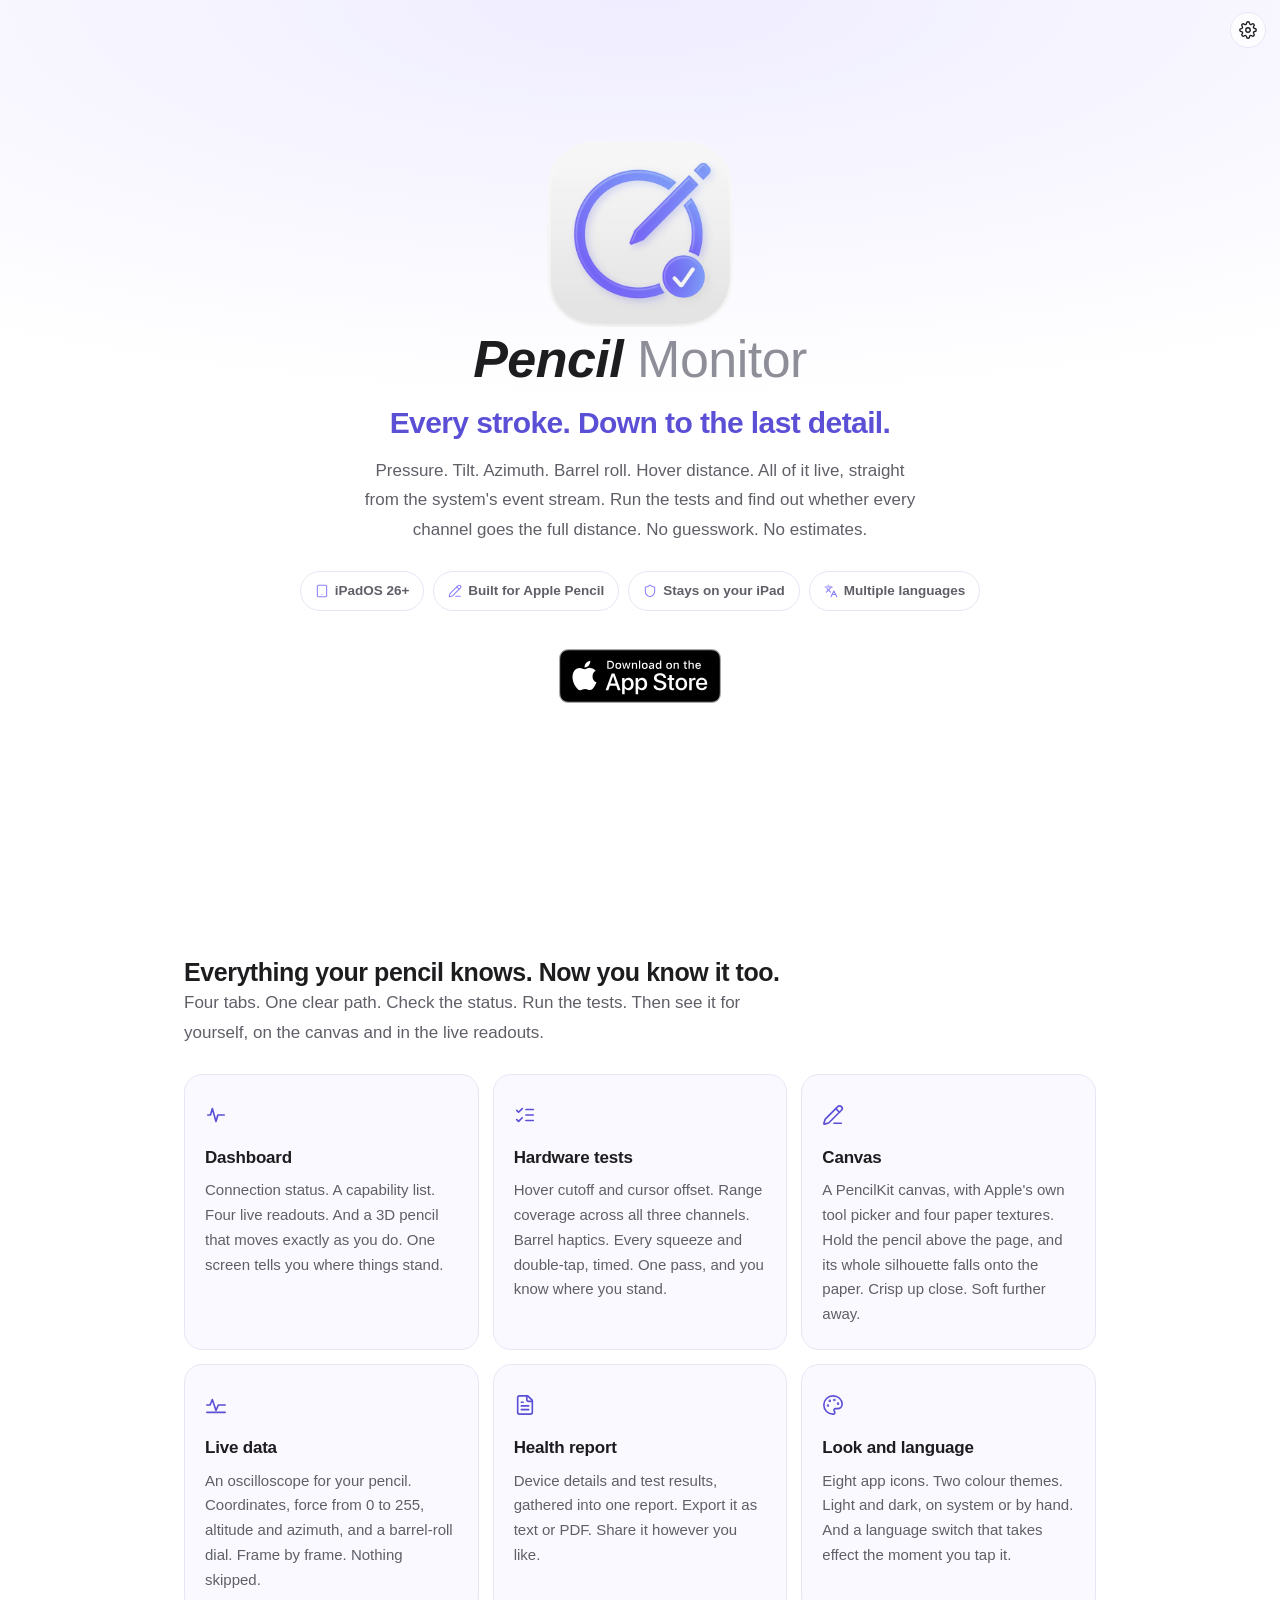
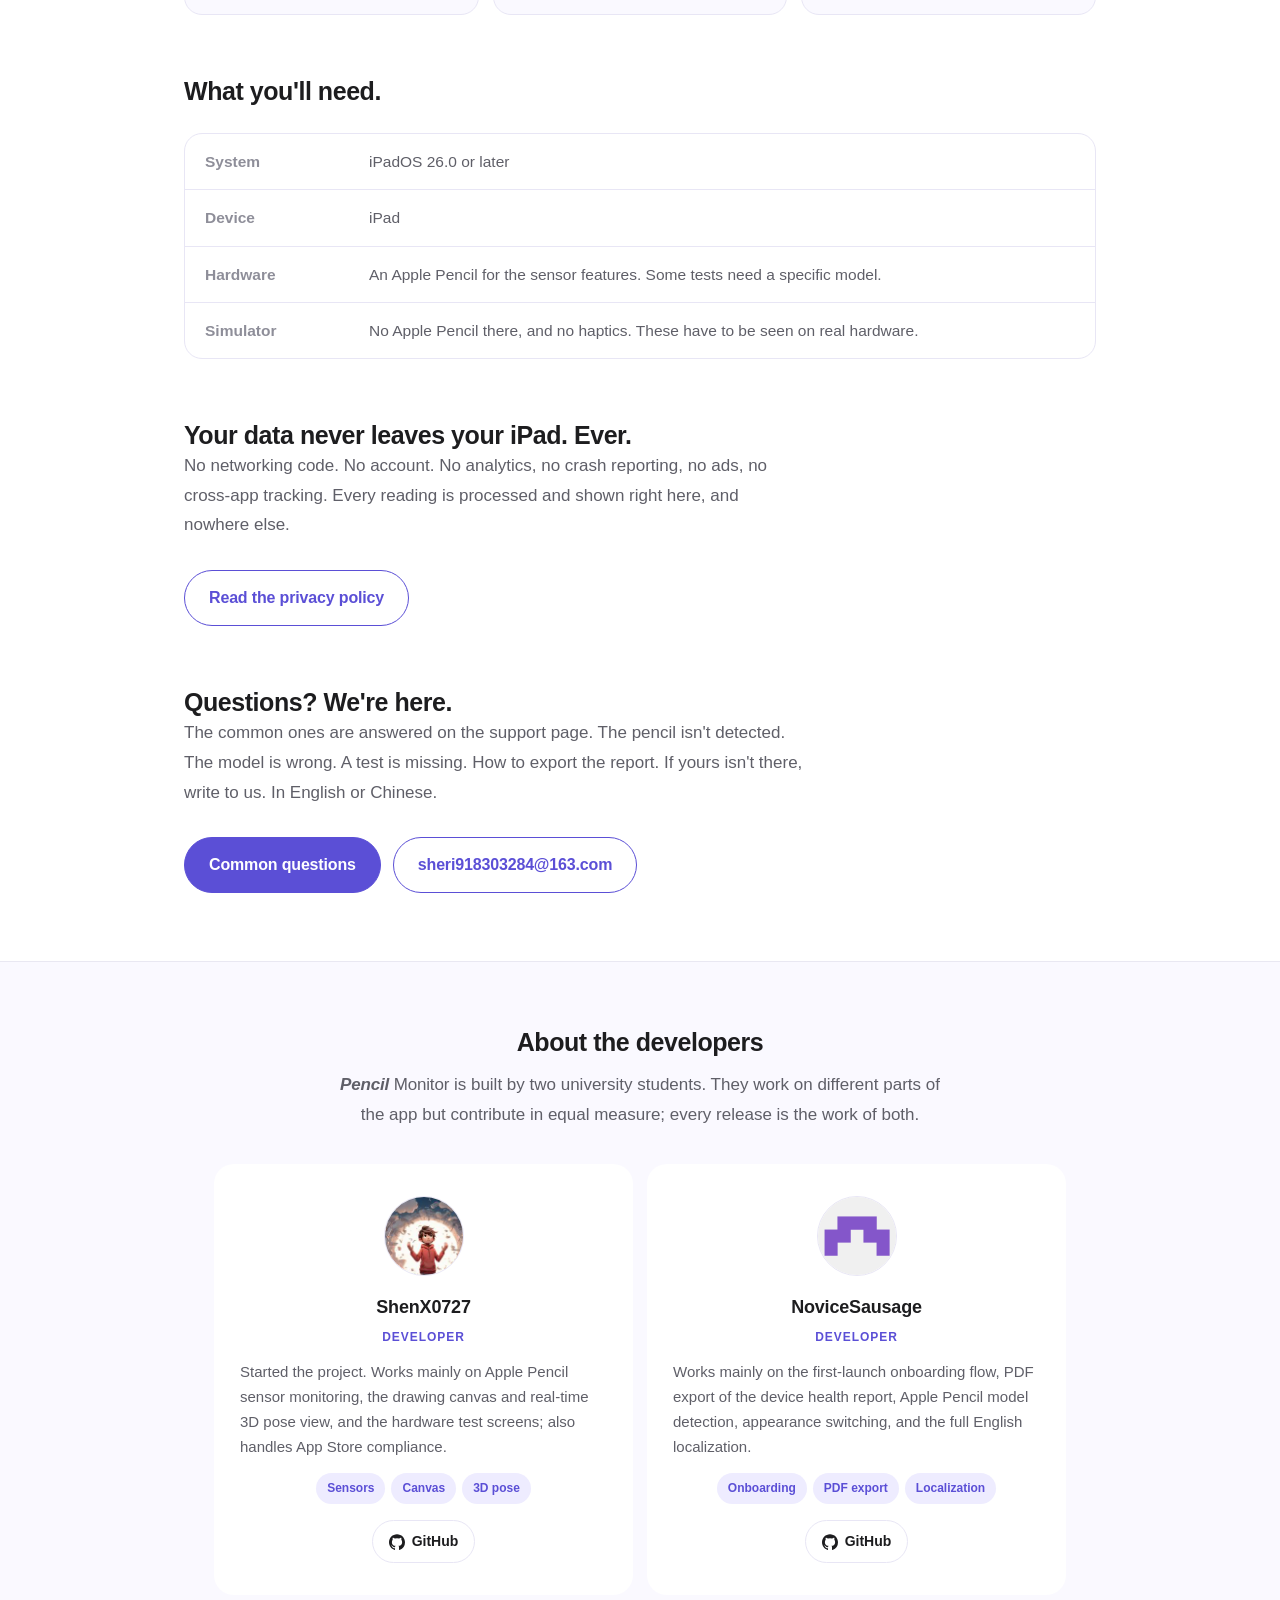
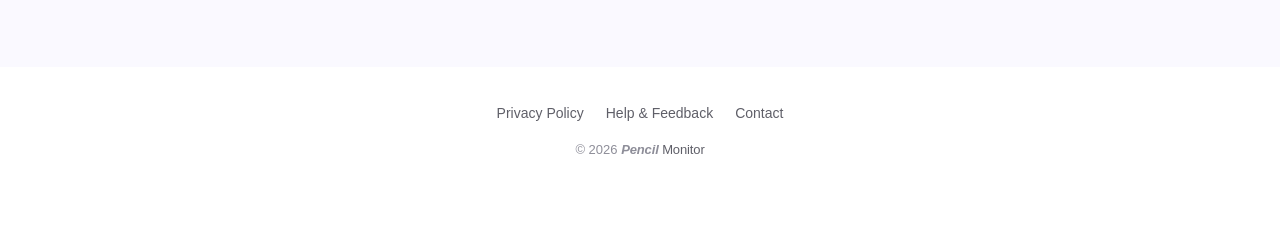
==== commit 059df91c: "5" ====
--- a/index.html
+++ b/index.html
@@ -35,7 +35,7 @@
       <span data-lang="zh">每一笔。纤毫毕现。</span>
       <span data-lang="en">Every stroke. Down to the last detail.</span>
     </p>
-    <p class="sub" data-lang="zh">压力。倾角。方位角。侧旋。悬停距离。全部实时呈现，直接取自系统事件流。每个通道能否走满量程，测一次便知。不推算，不估计。</p>
+    <p class="sub" data-lang="zh">压力。倾角。方位角。侧旋。悬停距离。全部实时呈现，直接取自系统事件流。每个通道能否走满量程，测一次便知。</p>
     <p class="sub" data-lang="en">
       Pressure. Tilt. Azimuth. Barrel roll. Hover distance. All of it live, straight from the
       system's event stream. Run the tests and find out whether every channel goes the full
@@ -63,8 +63,16 @@
 
     <div class="cta main">
       <a class="store-badge" id="app-store-link" target="_blank" rel="noopener">
-        <picture data-lang="zh"><source srcset="assets/appstore-zh-white.svg" media="(prefers-color-scheme:dark)"> <img src="assets/appstore-zh-black.svg" width="108.85157" height="40" alt="从 App Store 下载"> </picture> <picture data-lang="en"> <source srcset="assets/appstore-en-white.svg" media="(prefers-color-scheme:dark)"> <img src="assets/appstore-en-black.svg" width="119.66407" height="40" alt="Download on the App Store"> </picture> </a> <a class="btn" href="privacy.html"> <svg viewBox="0 0 24 24" fill="none" stroke="currentColor" stroke-width="1.8" stroke-linecap="round" stroke-linejoin="round"><path d="M20 13c0 5-3.5 7.5-7.66 8.95a1 1 0 0 1-.67-.01C7.5 20.5 4 18 4 13V6a1 1 0 0 1 1-1c2 0 4.5-1.2 6.24-2.72a1.17 1.17 0 0 1 1.52 0C14.51 3.81 17 5 19 5a1 1 0 0 1 1 1z"/></svg> <span data-lang="zh">隐私政策</span><span data-lang="en">Privacy Policy</span> </a> <a class="btn" href="support.html"> <svg viewBox="0 0 24 24" fill="none" stroke="currentColor" stroke-width="1.8" stroke-linecap="round" stroke-linejoin="round"><path d="M12 17h.01"/><path d="M9.09 9a3 3 0 0 1 5.83 1c0 2-3 3-3 3"/><circle cx="12" cy="12" r="10"/></svg> <span data-lang="zh">帮助与反馈</span><span data-lang="en">Help &amp; Feedback</span> </a> </div> </div> </div>  <main class="wide">  <section class="head reveal"> <p class="eyebrow" data-lang="zh">功能</p><p class="eyebrow" data-lang="en">Features</p>
-    <h2 data-lang="zh">笔知道的一切。现在你也知道。</h2>
+        <picture data-lang="zh">
+          <source srcset="assets/appstore-zh-white.svg" media="(prefers-color-scheme:dark)">
+          <img src="assets/appstore-zh-black.svg" width="108.85157" height="40" alt="从 App Store 下载">
+        </picture>
+        <picture data-lang="en">
+          <source srcset="assets/appstore-en-white.svg" media="(prefers-color-scheme:dark)">
+          <img src="assets/appstore-en-black.svg" width="119.66407" height="40" alt="Download on the App Store">
+        </picture>
+      </a>
+    </div> </div> </div>  <main class="wide">  <section class="head reveal">    <h2 data-lang="zh">笔知道的一切。现在你也知道。</h2>
     <h2 data-lang="en">Everything your pencil knows. Now you know it too.</h2>
     <p class="lede" data-lang="zh">四个标签页，一条清晰的路径。先看状态。再做体检。然后在画板和实时数据里，亲眼验证。</p>
     <p class="lede" data-lang="en">
@@ -113,7 +121,6 @@
   </section>
 
   <section class="head reveal">
-    <p class="eyebrow" data-lang="zh">系统要求</p><p class="eyebrow" data-lang="en">Requirements</p>
     <h2 data-lang="zh">用起来，需要这些。</h2>
     <h2 data-lang="en">What you'll need.</h2>
     <div class="spec">
@@ -139,7 +146,6 @@
   </section>
 
   <section class="head reveal">
-    <p class="eyebrow" data-lang="zh">隐私</p><p class="eyebrow" data-lang="en">Privacy</p>
     <h2 data-lang="zh">你的数据，从不离开这台设备。</h2>
     <h2 data-lang="en">Your data never leaves your iPad. Ever.</h2>
     <p class="lede" data-lang="zh">没有网络传输代码。没有账号。没有统计分析、崩溃上报和广告，也不跨应用追踪。所有读数，只在这台设备上处理，只在这台设备上显示。</p>
@@ -155,7 +161,6 @@
   </section>
 
   <section class="head reveal">
-    <p class="eyebrow" data-lang="zh">帮助与反馈</p><p class="eyebrow" data-lang="en">Help &amp; Feedback</p>
     <h2 data-lang="zh">有问题？随时找我们。</h2>
     <h2 data-lang="en">Questions? We're here.</h2>
     <p class="lede" data-lang="zh">常见的都写在支持页上：笔检测不到、型号认错、体检项目找不到、报告怎么导出。没找到答案，写信给我们就好。中文英文都欢迎。</p>
--- a/assets/style.css
+++ b/assets/style.css
@@ -1,3 +1,11 @@
+@property --hero-a{syntax:"<color>";inherits:true;initial-value:#efedff}
+@property --hero-b{syntax:"<color>";inherits:true;initial-value:#fff}
+
+html.theming{transition:--hero-a .4s var(--ease),--hero-b .4s var(--ease)}
+html.theming *,html.theming *::before,html.theming *::after{
+  transition-property:background-color,border-color,color,fill,box-shadow;
+  transition-duration:.4s;transition-timing-function:var(--ease)}
+
 :root{
   --bg:#fff; --fg:#1d1d1f; --muted:#5f5f68; --faint:#8e8e99;
   --rule:#e9e8f2; --card:#faf9ff; --card-line:#e8e6f5;
@@ -29,7 +37,8 @@
 body{margin:0;background:var(--bg);color:var(--fg);overflow-x:hidden;
   font:17px/1.75 -apple-system,BlinkMacSystemFont,"SF Pro Text","Segoe UI",
        "PingFang SC","Hiragino Sans GB","Microsoft YaHei",sans-serif;
-  -webkit-font-smoothing:antialiased;-webkit-text-size-adjust:100%}
+  -webkit-font-smoothing:antialiased;-webkit-text-size-adjust:100%;
+  transition:background-color .35s var(--ease),color .3s ease}
 a{color:var(--accent);text-decoration:none}
 a:hover{text-decoration:underline}
 p{margin:13px 0}
@@ -75,22 +84,27 @@
 .prefs.open{opacity:1;transform:none;pointer-events:auto}
 .prefs-t{margin:0 0 7px;font-size:11px;font-weight:700;letter-spacing:.09em;
          text-transform:uppercase;color:var(--faint)}
-.seg{display:flex;border:1px solid var(--card-line);border-radius:11px;overflow:hidden;
-     margin:0 0 14px}
+.seg{position:relative;display:flex;border:1px solid var(--card-line);border-radius:11px;
+     overflow:hidden;margin:0 0 14px}
 .seg:last-child{margin-bottom:0}
-.seg button{flex:1;appearance:none;border:0;background:none;cursor:pointer;
-  color:var(--muted);font:600 13px/1 inherit;padding:9px 4px;
+.seg::before{content:"";position:absolute;top:0;bottom:0;left:0;pointer-events:none;
+  width:calc(100% / var(--n,2));background:var(--soft);border-radius:9px;
+  transform:translateX(calc(var(--i,0) * 100%));transition:none}
+.seg.ready::before{transition:transform .34s var(--ease),background-color .4s var(--ease)}
+.seg button{position:relative;z-index:1;flex:1;appearance:none;border:0;background:none;
+  cursor:pointer;color:var(--muted);font:600 13px/1 inherit;padding:9px 4px;
   display:flex;align-items:center;justify-content:center;gap:5px;
-  transition:background .2s ease,color .2s ease}
-.seg button+button{border-left:1px solid var(--card-line)}
+  transition:color .25s ease,transform .18s var(--ease)}
 .seg button svg{width:14px;height:14px;flex:none}
 .seg button:hover{color:var(--fg)}
-.seg button[aria-pressed="true"]{background:var(--soft);color:var(--accent)}
+.seg button:active{transform:scale(.94)}
+.seg button[aria-pressed="true"]{color:var(--accent)}
 
 .hero{position:relative;text-align:center;
       background:radial-gradient(130% 62% at 50% 0%,var(--hero-a) 0%,var(--hero-b) 72%)}
 .hero-in{max-width:820px;margin:0 auto;padding:18px 24px 56px}
-.hero.bare{padding-top:calc(20px + var(--safe))}
+.hero.bare{min-height:100vh;min-height:100svh;display:flex;flex-direction:column;
+           justify-content:center;padding:calc(76px + var(--safe)) 0 76px}
 .appicon{width:186px;height:186px;display:block;margin:-18px auto -10px}
 .hero.sm{padding-top:calc(16px + var(--safe))}
 .hero.sm .appicon{width:104px;height:104px;margin:6px auto 12px}
@@ -141,8 +155,7 @@
 .btn.solid:hover{background:var(--bright);border-color:var(--bright);color:var(--on-accent)}
 .btn svg{width:17px;height:17px}
 
-.cta.main{gap:14px;margin-top:34px}
-.cta.main .btn{padding:14px 26px;font-size:16.5px}
+.cta.main{margin-top:38px}
 .store-badge{display:inline-flex;align-items:center;line-height:0}
 .store-badge:hover{text-decoration:none}
 .store-badge img{height:54px;width:auto;display:block}
@@ -249,14 +262,12 @@
 @media (max-width:640px){
   :root{--bar:48px}
   .appicon{width:152px;height:152px}
-  .hero.bare{padding-top:calc(62px + var(--safe))}
+  .hero.bare{padding:calc(74px + var(--safe)) 0 56px}
   .stage .appicon{width:162px;height:162px;margin:-22px auto}
-  .hero-in{padding-bottom:44px}
+  .hero-in{padding-bottom:0}
   .row{grid-template-columns:1fr;gap:12px;padding:32px 0}
   .spec div{grid-template-columns:1fr;gap:2px;padding:13px 18px}
   .card .bio{text-align:center}
   .a-in p,.a-in ul{padding-right:0}
-  .cta.main{flex-direction:column;align-items:stretch;padding:0 8px}
-  .cta.main .btn{justify-content:center}
-  .cta.main .store-badge{align-self:center}
-}
+  .cta.main{margin-top:32px}
+}
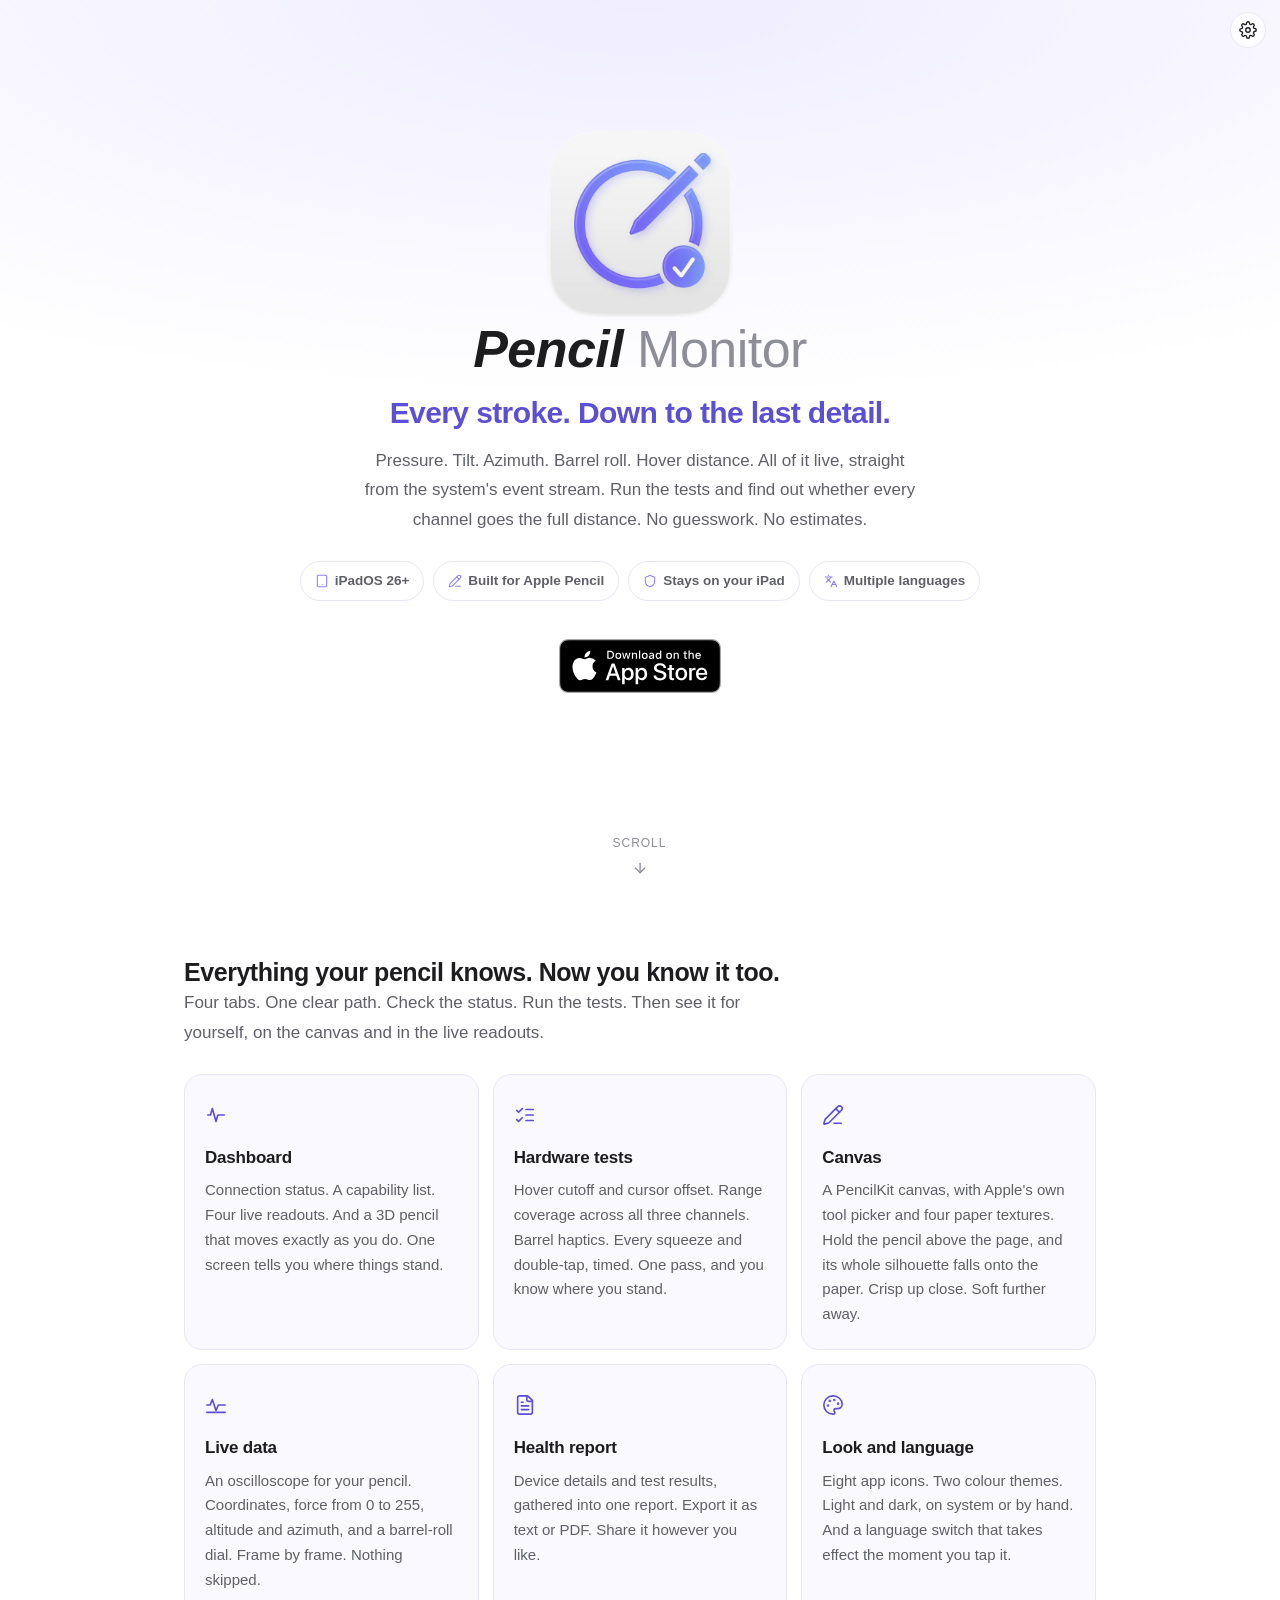
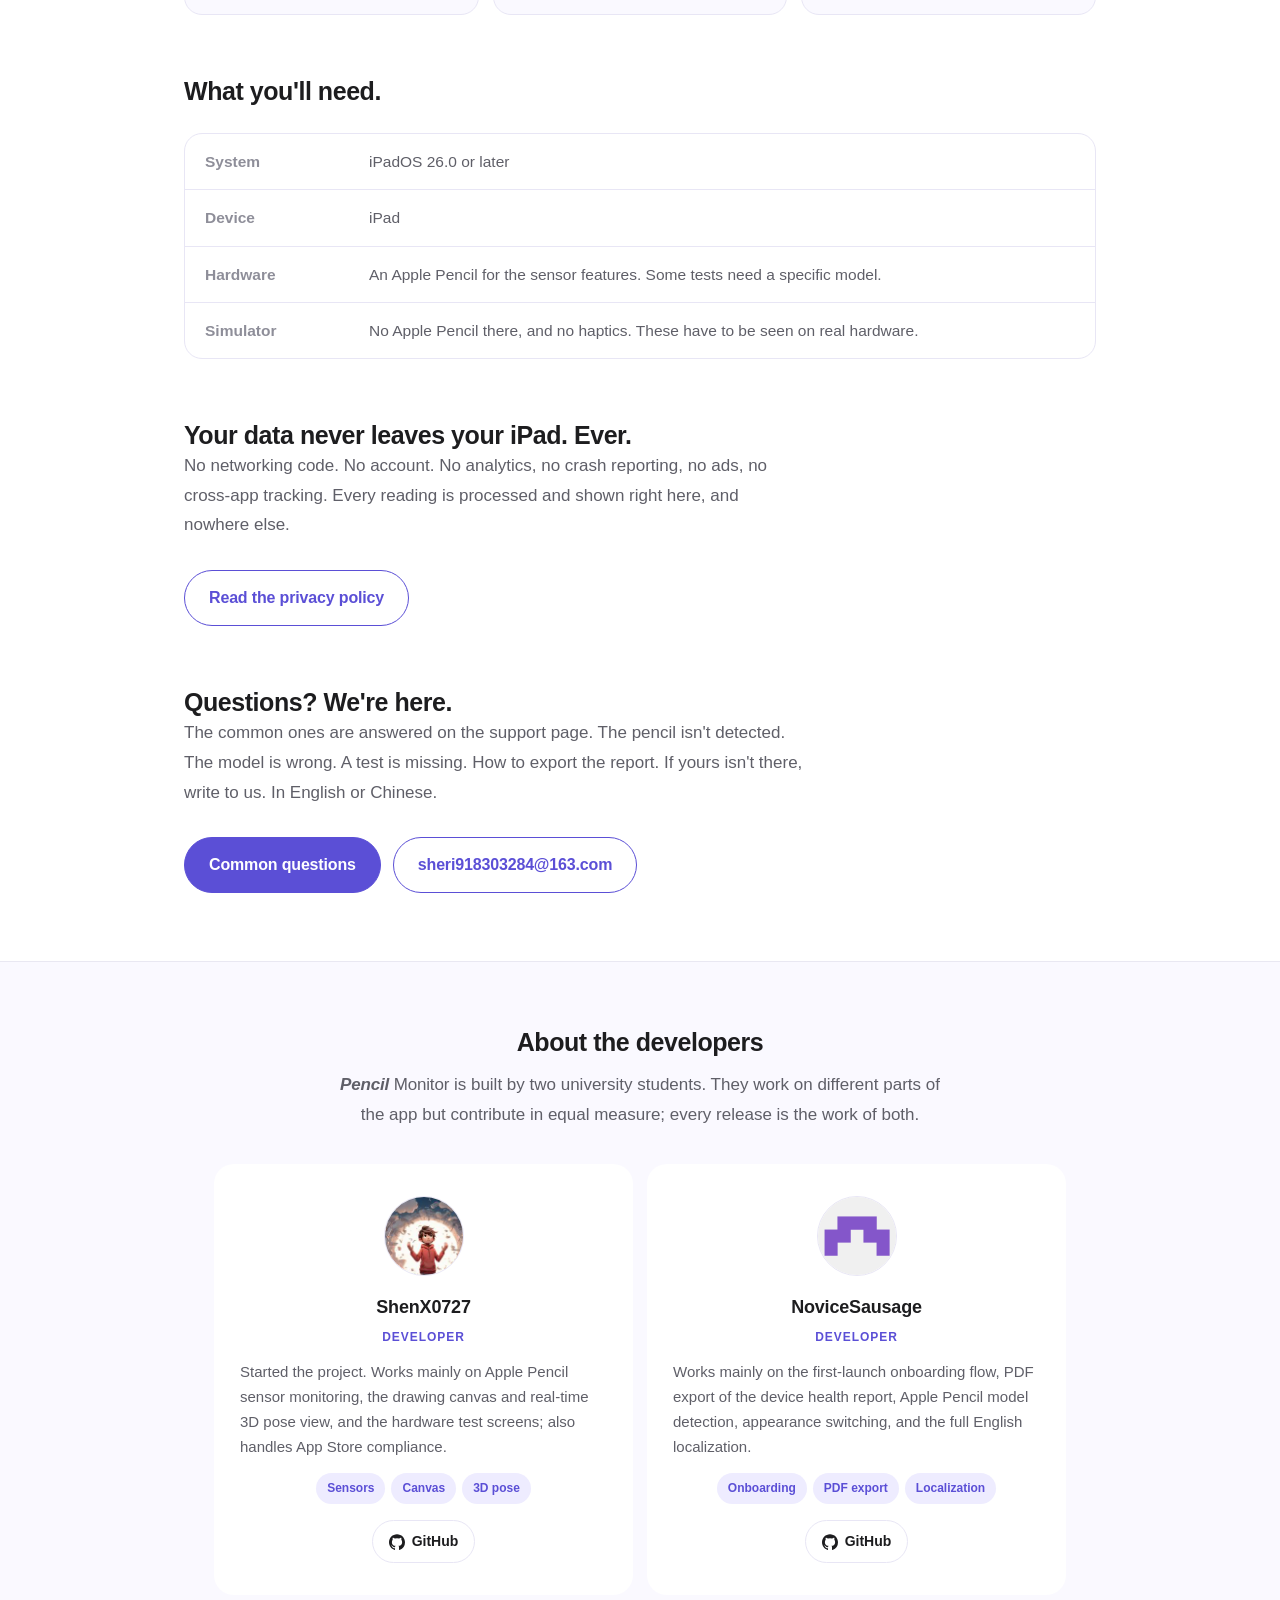
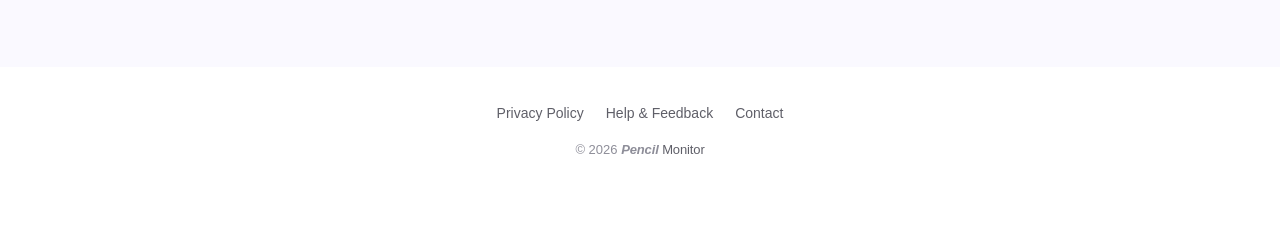
==== commit aab0089e: "6" ====
--- a/index.html
+++ b/index.html
@@ -35,7 +35,7 @@
       <span data-lang="zh">每一笔。纤毫毕现。</span>
       <span data-lang="en">Every stroke. Down to the last detail.</span>
     </p>
-    <p class="sub" data-lang="zh">压力。倾角。方位角。侧旋。悬停距离。全部实时呈现，直接取自系统事件流。每个通道能否走满量程，测一次便知。</p>
+    <p class="sub" data-lang="zh">压力。倾角。方位角。侧旋。悬停距离。全部实时呈现，直接取自系统事件流。每个通道能否走满量程，测一次便知。不推算，不估计。</p>
     <p class="sub" data-lang="en">
       Pressure. Tilt. Azimuth. Barrel roll. Hover distance. All of it live, straight from the
       system's event stream. Run the tests and find out whether every channel goes the full
@@ -72,7 +72,17 @@
           <img src="assets/appstore-en-black.svg" width="119.66407" height="40" alt="Download on the App Store">
         </picture>
       </a>
-    </div> </div> </div>  <main class="wide">  <section class="head reveal">    <h2 data-lang="zh">笔知道的一切。现在你也知道。</h2>
+    </div>
+  </div>
+  <div class="hint" aria-hidden="true">
+    <span data-lang="zh">向下滚动</span><span data-lang="en">SCROLL</span>
+    <svg viewBox="0 0 24 24" fill="none" stroke="currentColor" stroke-width="2"
+         stroke-linecap="round" stroke-linejoin="round"><path d="M12 5v14"/><path d="m19 12-7 7-7-7"/></svg>
+  </div>
+</div>
+
+<main class="wide">
+ <section class="head reveal">    <h2 data-lang="zh">笔知道的一切。现在你也知道。</h2>
     <h2 data-lang="en">Everything your pencil knows. Now you know it too.</h2>
     <p class="lede" data-lang="zh">四个标签页，一条清晰的路径。先看状态。再做体检。然后在画板和实时数据里，亲眼验证。</p>
     <p class="lede" data-lang="en">
--- a/assets/style.css
+++ b/assets/style.css
@@ -103,10 +103,17 @@
 .hero{position:relative;text-align:center;
       background:radial-gradient(130% 62% at 50% 0%,var(--hero-a) 0%,var(--hero-b) 72%)}
 .hero-in{max-width:820px;margin:0 auto;padding:18px 24px 56px}
-.hero.bare{min-height:100vh;min-height:100svh;display:flex;flex-direction:column;
-           justify-content:center;padding:calc(76px + var(--safe)) 0 76px}
+.hero.bare,.hero.sm{min-height:100vh;min-height:100svh;display:flex;flex-direction:column;
+                    justify-content:center;padding:calc(76px + var(--safe)) 0 96px}
+.hint{position:absolute;left:50%;bottom:calc(26px + env(safe-area-inset-bottom,0px));
+      transform:translateX(-50%);color:var(--faint);display:grid;place-items:center;gap:6px;
+      font-size:12px;letter-spacing:.08em;white-space:nowrap;
+      transition:opacity .4s var(--ease)}
+html:not(.js) .hint{display:none}
+.hint.gone{opacity:0}
+.hint svg{width:16px;height:16px;animation:bob 1.9s ease-in-out infinite}
+@keyframes bob{0%,100%{transform:translateY(0)}50%{transform:translateY(4px)}}
 .appicon{width:186px;height:186px;display:block;margin:-18px auto -10px}
-.hero.sm{padding-top:calc(16px + var(--safe))}
 .hero.sm .appicon{width:104px;height:104px;margin:6px auto 12px}
 .hero .wordmark{font-size:20px;display:block}
 .hero h1.wordmark{font-size:clamp(32px,5.4vw,52px);margin:14px 0 0}
@@ -252,6 +259,7 @@
 @media (prefers-reduced-motion:reduce){
   html{scroll-behavior:auto}
   html.js .reveal{opacity:1;transform:none;transition:none}
+  .hint{display:none}
   html.js .stage{height:auto}
   html.js .stage-in{position:static;height:auto}
   html.js .grp{position:static}
@@ -262,7 +270,7 @@
 @media (max-width:640px){
   :root{--bar:48px}
   .appicon{width:152px;height:152px}
-  .hero.bare{padding:calc(74px + var(--safe)) 0 56px}
+  .hero.bare,.hero.sm{padding:calc(74px + var(--safe)) 0 84px}
   .stage .appicon{width:162px;height:162px;margin:-22px auto}
   .hero-in{padding-bottom:0}
   .row{grid-template-columns:1fr;gap:12px;padding:32px 0}
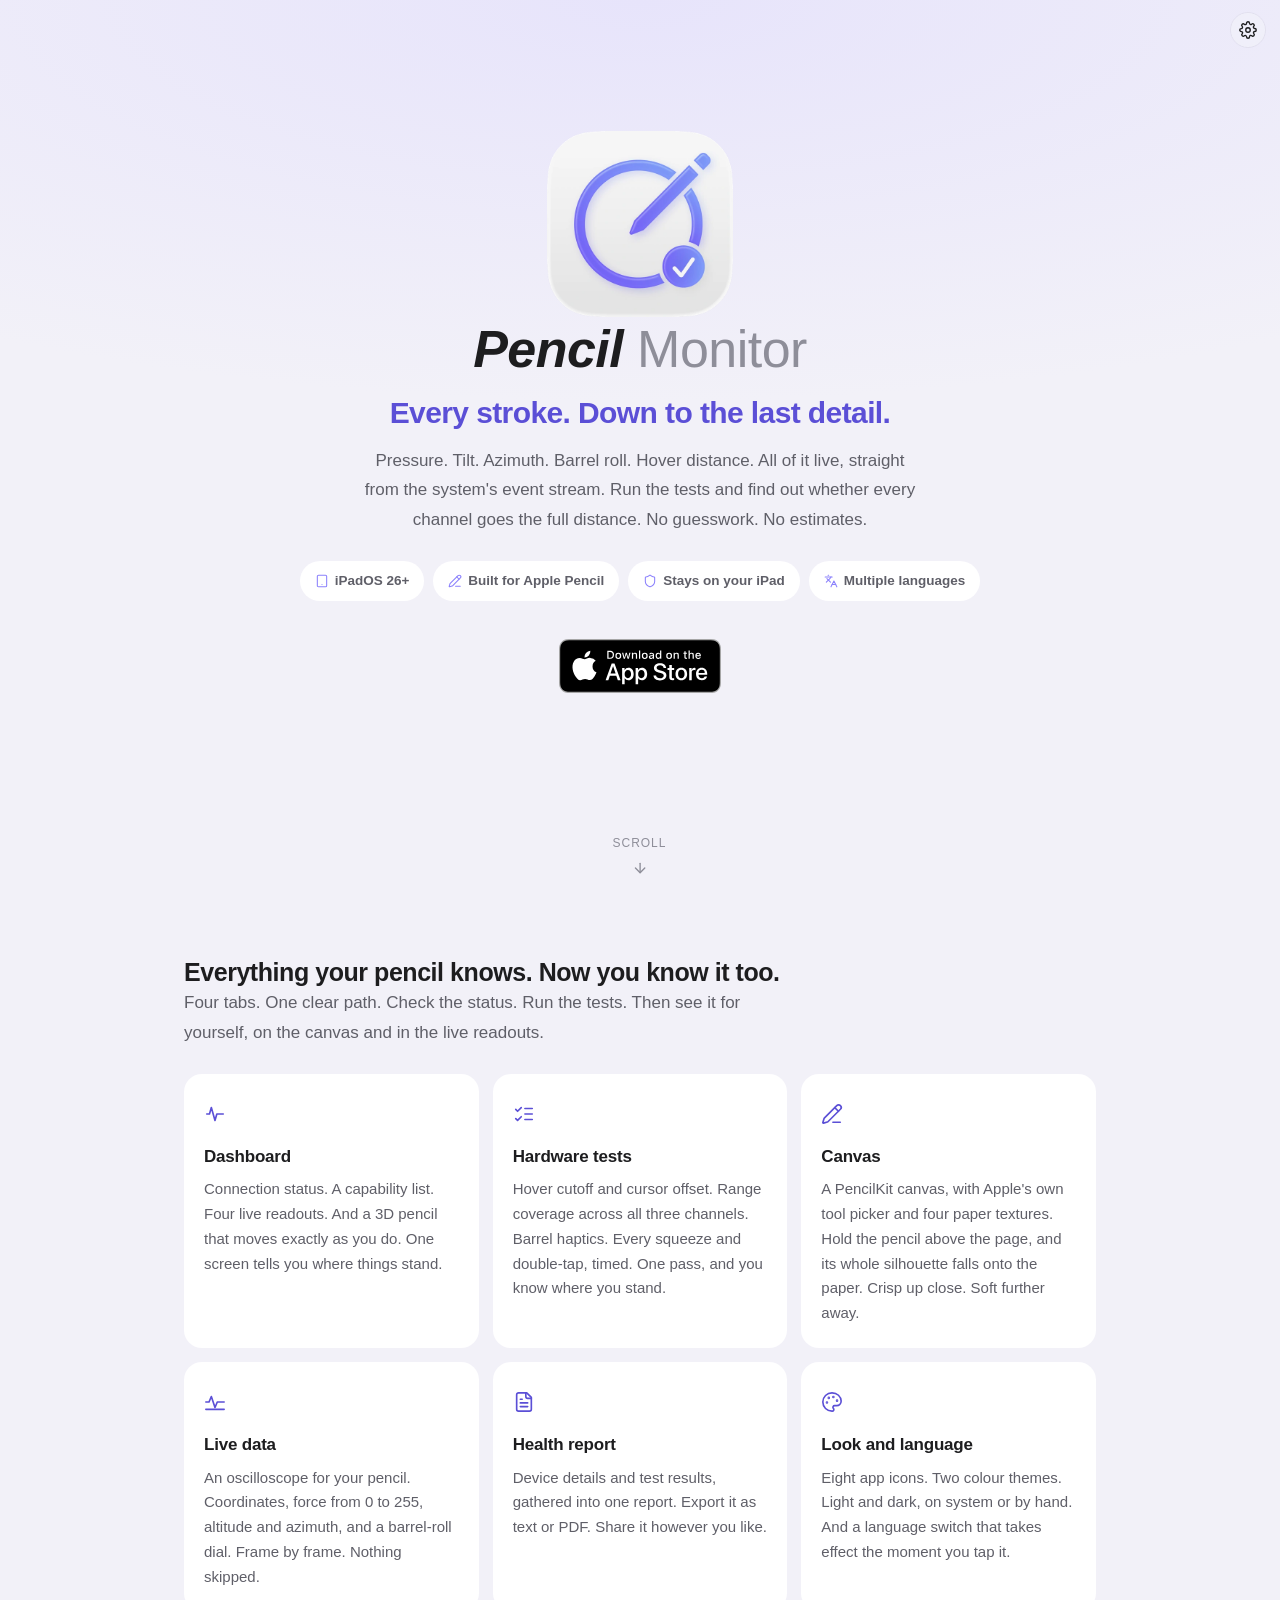
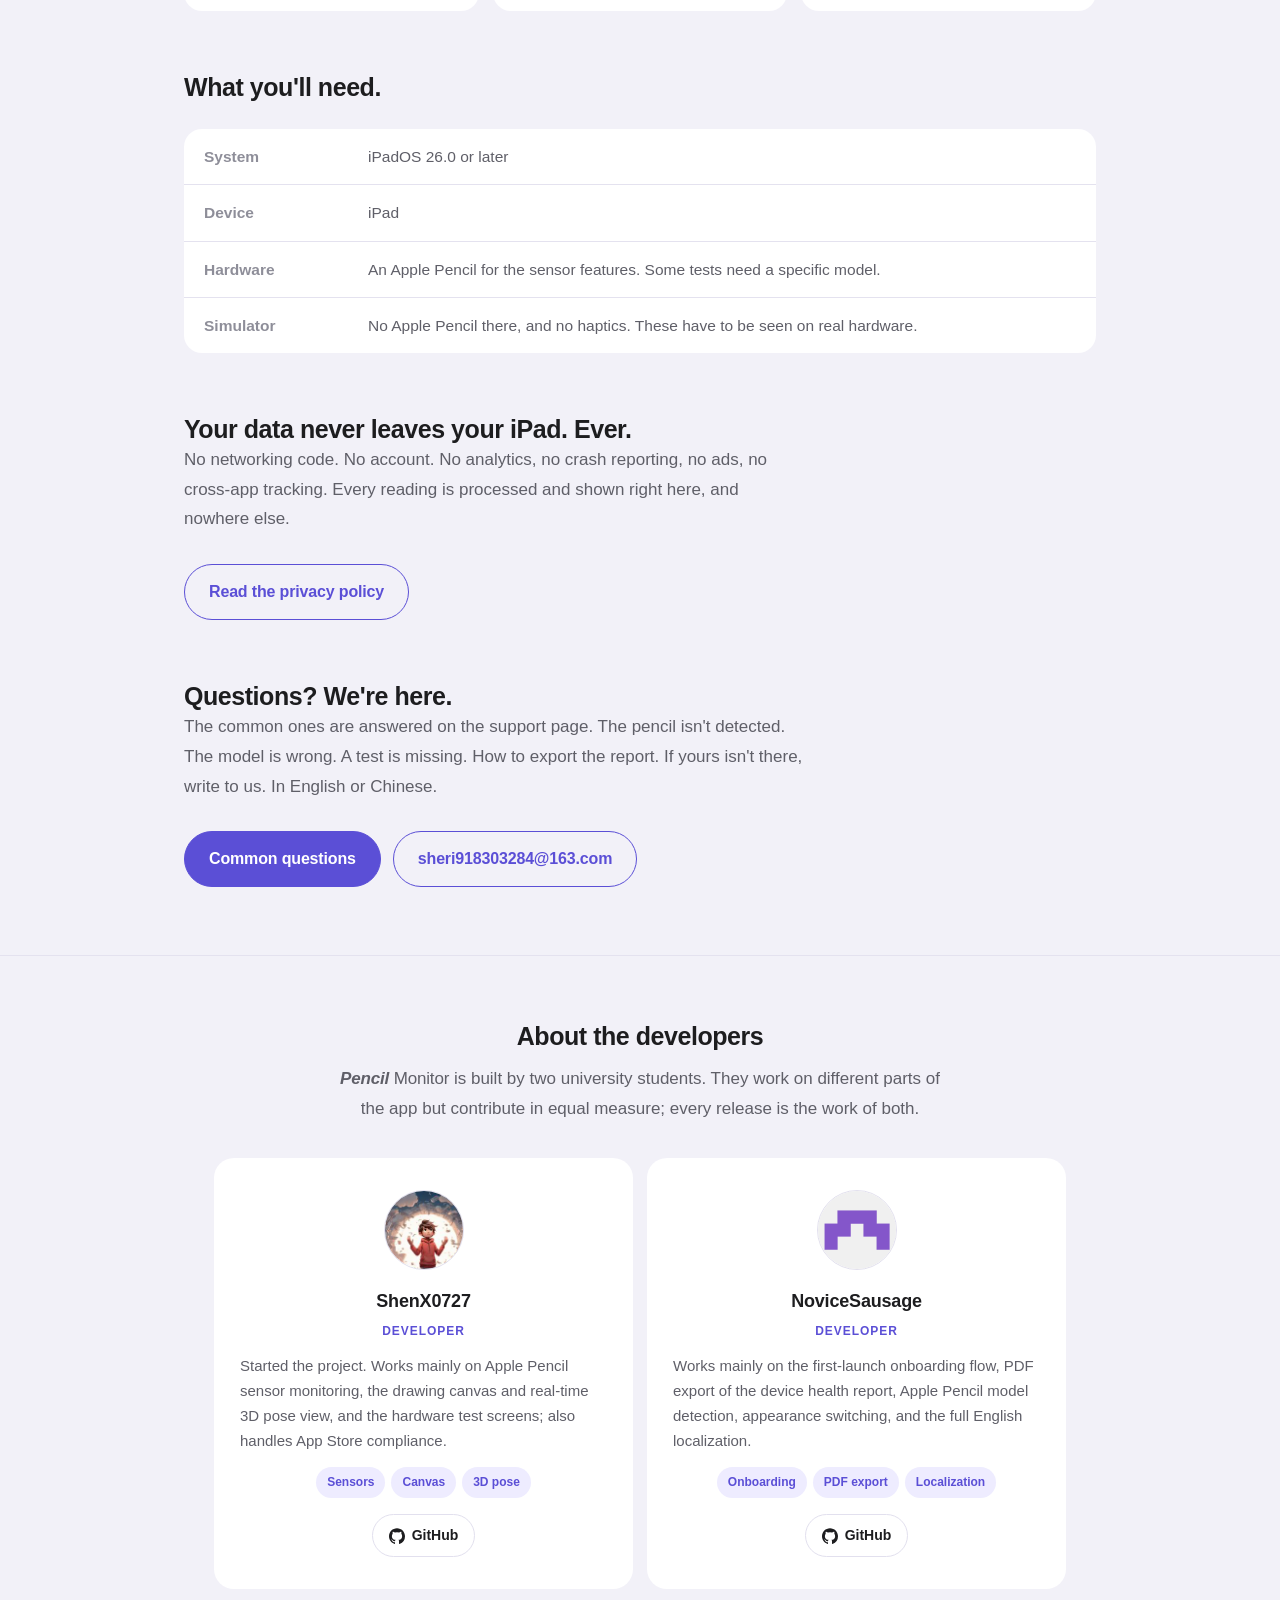
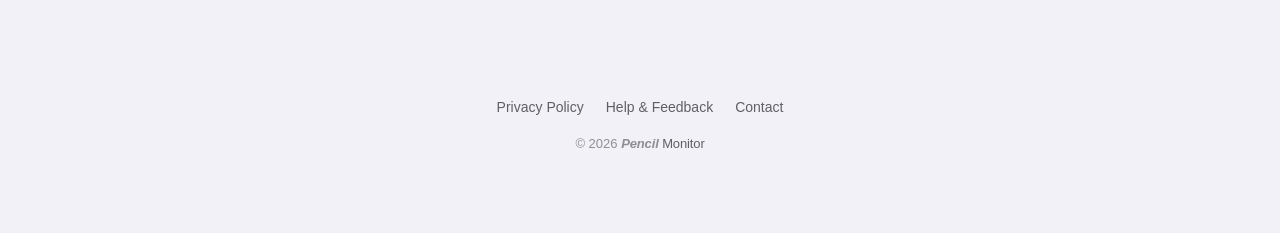
==== commit 1b97ae86: "7" ====
--- a/index.html
+++ b/index.html
@@ -63,14 +63,14 @@
 
     <div class="cta main">
       <a class="store-badge" id="app-store-link" target="_blank" rel="noopener">
-        <picture data-lang="zh">
-          <source srcset="assets/appstore-zh-white.svg" media="(prefers-color-scheme:dark)">
-          <img src="assets/appstore-zh-black.svg" width="108.85157" height="40" alt="从 App Store 下载">
-        </picture>
-        <picture data-lang="en">
-          <source srcset="assets/appstore-en-white.svg" media="(prefers-color-scheme:dark)">
-          <img src="assets/appstore-en-black.svg" width="119.66407" height="40" alt="Download on the App Store">
-        </picture>
+        <span class="badge" data-lang="zh">
+          <img class="badge-light" src="assets/appstore-zh-black.svg" width="108.85157" height="40" alt="从 App Store 下载">
+          <img class="badge-dark" src="assets/appstore-zh-white.svg" width="108.85157" height="40" alt="从 App Store 下载">
+        </span>
+        <span class="badge" data-lang="en">
+          <img class="badge-light" src="assets/appstore-en-black.svg" width="119.66407" height="40" alt="Download on the App Store">
+          <img class="badge-dark" src="assets/appstore-en-white.svg" width="119.66407" height="40" alt="Download on the App Store">
+        </span>
       </a>
     </div>
   </div>
--- a/assets/style.css
+++ b/assets/style.css
@@ -1,5 +1,5 @@
-@property --hero-a{syntax:"<color>";inherits:true;initial-value:#efedff}
-@property --hero-b{syntax:"<color>";inherits:true;initial-value:#fff}
+@property --hero-a{syntax:"<color>";inherits:true;initial-value:#e7e4fb}
+@property --hero-b{syntax:"<color>";inherits:true;initial-value:#f2f1f8}
 
 html.theming{transition:--hero-a .4s var(--ease),--hero-b .4s var(--ease)}
 html.theming *,html.theming *::before,html.theming *::after{
@@ -7,11 +7,14 @@
   transition-duration:.4s;transition-timing-function:var(--ease)}
 
 :root{
-  --bg:#fff; --fg:#1d1d1f; --muted:#5f5f68; --faint:#8e8e99;
-  --rule:#e9e8f2; --card:#faf9ff; --card-line:#e8e6f5;
+  --bg:#f2f1f8; --fg:#1d1d1f; --muted:#5f5f68; --faint:#8e8e99;
+  --rule:#e4e2ef; --card:#ecebf5; --card-line:#e2e0ee;
   --accent:#5b4fd6; --bright:#8b81fc; --soft:#eeecff; --on-accent:#fff;
+  --surface:#fff;
+  --card-shadow:none;
+  --pop-shadow:0 2px 6px rgba(0,0,0,.05), 0 12px 32px rgba(91,79,214,.18);
   --shadow:0 1px 2px rgba(91,79,214,.06), 0 10px 30px rgba(91,79,214,.10);
-  --hero-a:#efedff; --hero-b:#fff;
+  --hero-a:#e7e4fb; --hero-b:#f2f1f8;
   --bar:52px; --safe:env(safe-area-inset-top,0px);
   --ease:cubic-bezier(.22,.61,.36,1);
 }
@@ -20,6 +23,9 @@
     --bg:#000; --fg:#f5f5f7; --muted:#a6a6ae; --faint:#83838f;
     --rule:#222134; --card:#0e0e1c; --card-line:#26243a;
     --accent:#a79dff; --bright:#8b81fc; --soft:#1c1934; --on-accent:#0d0b1c;
+    --surface:#15142a;
+    --card-shadow:none;
+    --pop-shadow:0 12px 36px rgba(0,0,0,.66);
     --shadow:0 1px 2px rgba(0,0,0,.5), 0 10px 30px rgba(0,0,0,.45);
     --hero-a:#16142c; --hero-b:#000;
   }
@@ -28,6 +34,9 @@
     --bg:#000; --fg:#f5f5f7; --muted:#a6a6ae; --faint:#83838f;
     --rule:#222134; --card:#0e0e1c; --card-line:#26243a;
     --accent:#a79dff; --bright:#8b81fc; --soft:#1c1934; --on-accent:#0d0b1c;
+    --surface:#15142a;
+    --card-shadow:none;
+    --pop-shadow:0 12px 36px rgba(0,0,0,.66);
     --shadow:0 1px 2px rgba(0,0,0,.5), 0 10px 30px rgba(0,0,0,.45);
     --hero-a:#16142c; --hero-b:#000;
 }
@@ -77,14 +86,14 @@
 .gear[aria-expanded="true"]{background:var(--soft);color:var(--accent);border-color:var(--soft)}
 .gear[aria-expanded="true"] svg{transform:rotate(60deg)}
 .prefs{position:absolute;top:44px;right:0;width:216px;padding:13px;text-align:left;
-       background:var(--bg);border:1px solid var(--card-line);border-radius:16px;
+       background:var(--surface);border-radius:16px;box-shadow:var(--pop-shadow);
        opacity:0;transform:translateY(-6px) scale(.97);transform-origin:100% 0;
        pointer-events:none;
        transition:opacity .2s var(--ease),transform .2s var(--ease)}
 .prefs.open{opacity:1;transform:none;pointer-events:auto}
 .prefs-t{margin:0 0 7px;font-size:11px;font-weight:700;letter-spacing:.09em;
          text-transform:uppercase;color:var(--faint)}
-.seg{position:relative;display:flex;border:1px solid var(--card-line);border-radius:11px;
+.seg{position:relative;display:flex;background:var(--card);border-radius:11px;
      overflow:hidden;margin:0 0 14px}
 .seg:last-child{margin-bottom:0}
 .seg::before{content:"";position:absolute;top:0;bottom:0;left:0;pointer-events:none;
@@ -148,8 +157,8 @@
 @keyframes bob{0%,100%{transform:translateY(0)}50%{transform:translateY(4px)}}
 
 .chips{display:flex;flex-wrap:wrap;gap:9px;justify-content:center;margin:26px 0 0}
-.chip{display:inline-flex;align-items:center;gap:6px;border:1px solid var(--card-line);
-      border-radius:980px;padding:7px 14px;color:var(--muted);font-size:13.5px;font-weight:600}
+.chip{display:inline-flex;align-items:center;gap:6px;background:var(--surface);
+      border-radius:980px;padding:8px 15px;color:var(--muted);font-size:13.5px;font-weight:600}
 .chip svg{width:14px;height:14px;color:var(--bright);flex:none}
 
 .cta{display:flex;flex-wrap:wrap;gap:12px;justify-content:center;margin:30px 0 0}
@@ -166,6 +175,13 @@
 .store-badge{display:inline-flex;align-items:center;line-height:0}
 .store-badge:hover{text-decoration:none}
 .store-badge img{height:54px;width:auto;display:block}
+.store-badge .badge-dark{display:none}
+@media (prefers-color-scheme:dark){
+  :root:not([data-theme="light"]) .store-badge .badge-light{display:none}
+  :root:not([data-theme="light"]) .store-badge .badge-dark{display:block}
+}
+:root[data-theme="dark"] .store-badge .badge-light{display:none}
+:root[data-theme="dark"] .store-badge .badge-dark{display:block}
 .store-badge[aria-disabled="true"]{cursor:default}
 
 main{max-width:760px;margin:0 auto;padding:0 24px}
@@ -189,16 +205,16 @@
 
 .feat{display:grid;grid-template-columns:repeat(auto-fit,minmax(272px,1fr));gap:14px;
       margin:26px 0 0}
-.f{background:var(--card);border:1px solid var(--card-line);border-radius:18px;padding:22px 20px}
+.f{background:var(--surface);border-radius:18px;padding:22px 20px}
 .f .sicon{width:36px;height:36px;border-radius:11px;background:none;color:var(--accent);
           margin:0 0 10px;justify-items:start;place-items:center start}
 .f .sicon svg{width:22px;height:22px}
 .f h3{margin:0 0 6px;font-size:17px;font-weight:650;letter-spacing:-.012em}
 .f p{margin:0;color:var(--muted);font-size:15px;line-height:1.65}
 
-.spec{border:1px solid var(--card-line);border-radius:18px;overflow:hidden;margin:26px 0 0}
+.spec{background:var(--surface);border-radius:18px;overflow:hidden;margin:26px 0 0}
 .spec div{display:grid;grid-template-columns:minmax(96px,148px) 1fr;gap:16px;
-          padding:14px 20px;border-top:1px solid var(--card-line);font-size:15.5px}
+          padding:14px 20px;border-top:1px solid var(--rule);font-size:15.5px}
 .spec div:first-child{border-top:0}
 .spec dt,.spec b{color:var(--faint);font-weight:600}
 .spec span{color:var(--muted)}
@@ -222,12 +238,12 @@
 .a-in ul{color:var(--muted);margin:0 0 19px;padding:0 31px 0 20px;font-size:16px}
 .a-in li{margin:5px 0}
 
-.devs{background:var(--card);border-top:1px solid var(--rule);margin-top:64px}
+.devs{border-top:1px solid var(--rule);margin-top:64px}
 .devs-in{max-width:900px;margin:0 auto;padding:64px 24px 72px}
 .devs h2{text-align:center}
 .devs .lede{text-align:center;margin:0 auto 34px}
 .grid{display:grid;grid-template-columns:repeat(auto-fit,minmax(280px,1fr));gap:14px}
-.card{background:var(--bg);border-radius:20px;
+.card{background:var(--surface);border-radius:20px;
       padding:32px 26px;text-align:center;color:inherit;text-decoration:none;
       transition:transform .4s var(--ease),box-shadow .4s var(--ease),
                  background-color .3s ease}
